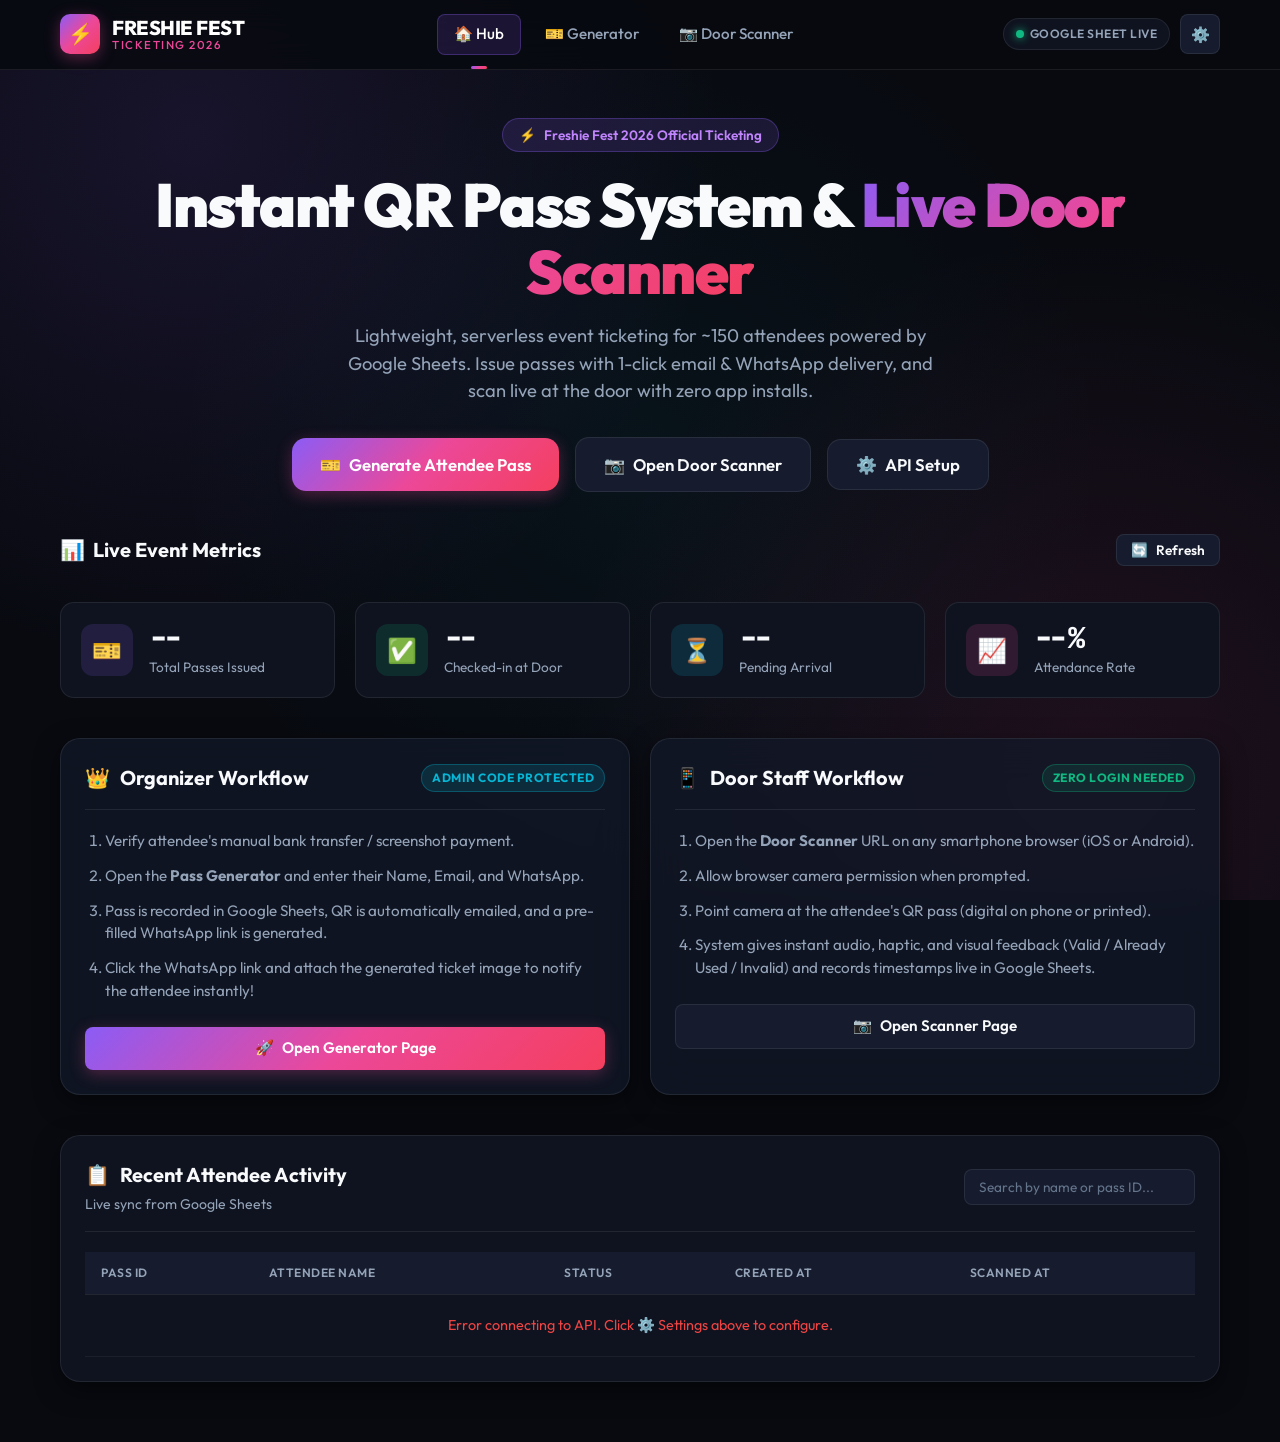
==== index.html @ b8825b37 "Initial commit: Freshie Fest QR Pass & Live Door Scanner" ====
<!DOCTYPE html>
<html lang="en">
<head>
  <meta charset="UTF-8">
  <meta name="viewport" content="width=device-width, initial-scale=1.0">
  <title>Freshie Fest 2026 - Event Pass Hub & Live Check-in</title>
  <meta name="description" content="Serverless QR Pass Generation and Real-Time Door Scanning for Freshie Fest 2026">
  <link rel="stylesheet" href="assets/css/style.css">
  <link rel="icon" href="data:image/svg+xml,<svg xmlns=%22http://www.w3.org/2000/svg%22 viewBox=%220 0 100 100%22><text y=%22.9em%22 font-size=%2290%22>⚡</text></svg>">
</head>
<body>

  <main class="container" style="padding-bottom: 60px;">
    <!-- Hero Section -->
    <section class="hero-section">
      <div class="hero-badge">
        <span>⚡</span> Freshie Fest 2026 Official Ticketing
      </div>
      <h1 class="hero-title">
        Instant QR Pass System & <span class="gradient-text">Live Door Scanner</span>
      </h1>
      <p class="hero-desc">
        Lightweight, serverless event ticketing for ~150 attendees powered by Google Sheets. Issue passes with 1-click email & WhatsApp delivery, and scan live at the door with zero app installs.
      </p>

      <div class="hero-actions">
        <a href="generate.html" class="btn btn-primary btn-lg">
          <span>🎫</span> Generate Attendee Pass
        </a>
        <a href="scan.html" class="btn btn-secondary btn-lg">
          <span>📷</span> Open Door Scanner
        </a>
        <button class="btn btn-secondary btn-lg" onclick="openSettingsModal()">
          <span>⚙️</span> API Setup
        </button>
      </div>
    </section>

    <!-- Real-time Stats Grid -->
    <section style="margin-top: 10px; margin-bottom: 40px;">
      <div class="flex-between" style="margin-bottom: 16px;">
        <h2 style="font-size: 1.25rem; font-weight: 700; display: flex; align-items: center; gap: 8px;">
          <span>📊</span> Live Event Metrics
        </h2>
        <button class="btn btn-secondary" onclick="fetchLiveStats()" style="padding: 6px 14px; font-size: 0.85rem;">
          <span>🔄</span> Refresh
        </button>
      </div>

      <div class="stats-grid">
        <div class="stat-card">
          <div class="stat-icon purple">🎫</div>
          <div>
            <div id="stat-total" class="stat-val">--</div>
            <div class="stat-label">Total Passes Issued</div>
          </div>
        </div>

        <div class="stat-card">
          <div class="stat-icon green">✅</div>
          <div>
            <div id="stat-scanned" class="stat-val">--</div>
            <div class="stat-label">Checked-in at Door</div>
          </div>
        </div>

        <div class="stat-card">
          <div class="stat-icon cyan">⏳</div>
          <div>
            <div id="stat-unused" class="stat-val">--</div>
            <div class="stat-label">Pending Arrival</div>
          </div>
        </div>

        <div class="stat-card">
          <div class="stat-icon pink">📈</div>
          <div>
            <div id="stat-percent" class="stat-val">--%</div>
            <div class="stat-label">Attendance Rate</div>
          </div>
        </div>
      </div>
    </section>

    <!-- Role Quick Guides -->
    <section class="grid-2" style="margin-bottom: 40px;">
      <!-- Organizer Card -->
      <div class="card card-glass">
        <div class="card-header">
          <div class="card-title">
            <span>👑</span> Organizer Workflow
          </div>
          <span class="badge badge-info">Admin Code Protected</span>
        </div>
        <ol style="padding-left: 20px; color: var(--text-muted); font-size: 0.95rem; display: flex; flex-direction: column; gap: 12px; margin-bottom: 24px;">
          <li>Verify attendee's manual bank transfer / screenshot payment.</li>
          <li>Open the <strong>Pass Generator</strong> and enter their Name, Email, and WhatsApp.</li>
          <li>Pass is recorded in Google Sheets, QR is automatically emailed, and a pre-filled WhatsApp link is generated.</li>
          <li>Click the WhatsApp link and attach the generated ticket image to notify the attendee instantly!</li>
        </ol>
        <a href="generate.html" class="btn btn-primary btn-block">
          <span>🚀</span> Open Generator Page
        </a>
      </div>

      <!-- Door Staff Card -->
      <div class="card card-glass">
        <div class="card-header">
          <div class="card-title">
            <span>📱</span> Door Staff Workflow
          </div>
          <span class="badge badge-success">Zero Login Needed</span>
        </div>
        <ol style="padding-left: 20px; color: var(--text-muted); font-size: 0.95rem; display: flex; flex-direction: column; gap: 12px; margin-bottom: 24px;">
          <li>Open the <strong>Door Scanner</strong> URL on any smartphone browser (iOS or Android).</li>
          <li>Allow browser camera permission when prompted.</li>
          <li>Point camera at the attendee's QR pass (digital on phone or printed).</li>
          <li>System gives instant audio, haptic, and visual feedback (Valid / Already Used / Invalid) and records timestamps live in Google Sheets.</li>
        </ol>
        <a href="scan.html" class="btn btn-secondary btn-block">
          <span>📷</span> Open Scanner Page
        </a>
      </div>
    </section>

    <!-- Recent Passes Activity Table -->
    <section class="card">
      <div class="card-header">
        <div>
          <div class="card-title"><span>📋</span> Recent Attendee Activity</div>
          <div class="card-subtitle">Live sync from Google Sheets</div>
        </div>
        <div style="display: flex; gap: 10px;">
          <input type="text" id="table-search" class="form-input" placeholder="Search by name or pass ID..." style="max-width: 250px; padding: 8px 14px; font-size: 0.85rem;" oninput="filterRecentTable()">
        </div>
      </div>

      <div class="table-responsive">
        <table class="custom-table">
          <thead>
            <tr>
              <th>Pass ID</th>
              <th>Attendee Name</th>
              <th>Status</th>
              <th>Created At</th>
              <th>Scanned At</th>
            </tr>
          </thead>
          <tbody id="recent-passes-tbody">
            <tr>
              <td colspan="5" style="text-align: center; color: var(--text-dim); padding: 30px;">
                Loading attendee data...
              </td>
            </tr>
          </tbody>
        </table>
      </div>
    </section>
  </main>

  <script src="assets/js/config.js"></script>
  <script src="assets/js/api.js"></script>
  <script src="assets/js/common.js"></script>
  <script>
    let allRecentPasses = [];

    document.addEventListener('DOMContentLoaded', () => {
      renderHeader('hub');
      fetchLiveStats();
    });

    window.refreshDashboardStats = fetchLiveStats;

    async function fetchLiveStats() {
      const totalEl = document.getElementById('stat-total');
      const scannedEl = document.getElementById('stat-scanned');
      const unusedEl = document.getElementById('stat-unused');
      const percentEl = document.getElementById('stat-percent');
      const tbody = document.getElementById('recent-passes-tbody');

      try {
        const adminCode = window.appConfig.get('ADMIN_CODE') || 'FRESHIE2026';
        const res = await window.apiClient.getStats(adminCode);

        if (res && res.success) {
          totalEl.textContent = res.totalPasses;
          scannedEl.textContent = res.scannedPasses;
          unusedEl.textContent = res.unusedPasses;
          percentEl.textContent = `${res.scannedPercentage}%`;

          allRecentPasses = res.recentPasses || [];
          renderRecentTable(allRecentPasses);
        } else {
          totalEl.textContent = '0';
          scannedEl.textContent = '0';
          unusedEl.textContent = '0';
          percentEl.textContent = '0%';
          tbody.innerHTML = `
            <tr>
              <td colspan="5" style="text-align: center; color: var(--danger); padding: 20px;">
                ${res.error || 'Could not load data. Check API settings.'}
              </td>
            </tr>
          `;
        }
      } catch (err) {
        console.error(err);
        tbody.innerHTML = `
          <tr>
            <td colspan="5" style="text-align: center; color: var(--danger); padding: 20px;">
              Error connecting to API. Click ⚙️ Settings above to configure.
            </td>
          </tr>
        `;
      }
    }

    function renderRecentTable(passes) {
      const tbody = document.getElementById('recent-passes-tbody');
      if (!tbody) return;

      if (!passes || passes.length === 0) {
        tbody.innerHTML = `
          <tr>
            <td colspan="5" style="text-align: center; color: var(--text-dim); padding: 30px;">
              No passes generated yet. Click "Generate Attendee Pass" above to create one!
            </td>
          </tr>
        `;
        return;
      }

      tbody.innerHTML = passes.slice(0, 15).map(p => {
        const isUsed = p.status === 'used';
        const badgeClass = isUsed ? 'badge-success' : 'badge-warning';
        const badgeText = isUsed ? '✅ Used (Scanned)' : '⏳ Unused';
        const createdDate = p.createdAt ? new Date(p.createdAt).toLocaleTimeString([], { hour: '2-digit', minute: '2-digit', month: 'short', day: 'numeric' }) : '-';
        const scannedDate = p.scannedAt ? new Date(p.scannedAt).toLocaleTimeString([], { hour: '2-digit', minute: '2-digit', month: 'short', day: 'numeric' }) : '-';

        return `
          <tr>
            <td style="font-family: var(--font-mono); font-weight: 700; color: #38bdf8;">${escapeHtml(p.passId)}</td>
            <td style="font-weight: 600;">${escapeHtml(p.name)}</td>
            <td><span class="badge ${badgeClass}">${badgeText}</span></td>
            <td style="color: var(--text-dim); font-size: 0.82rem;">${createdDate}</td>
            <td style="color: var(--text-dim); font-size: 0.82rem;">${scannedDate}</td>
          </tr>
        `;
      }).join('');
    }

    function filterRecentTable() {
      const q = document.getElementById('table-search').value.toLowerCase().trim();
      if (!q) {
        renderRecentTable(allRecentPasses);
        return;
      }
      const filtered = allRecentPasses.filter(p => 
        p.name.toLowerCase().includes(q) || 
        p.passId.toLowerCase().includes(q) || 
        (p.email && p.email.toLowerCase().includes(q))
      );
      renderRecentTable(filtered);
    }

    function escapeHtml(str) {
      if (!str) return '';
      return String(str)
        .replace(/&/g, '&amp;')
        .replace(/</g, '&lt;')
        .replace(/>/g, '&gt;')
        .replace(/"/g, '&quot;')
        .replace(/'/g, '&#039;');
    }
  </script>
</body>
</html>
---- assets/css/style.css ----
@import url('https://fonts.googleapis.com/css2?family=Outfit:wght@300;400;500;600;700;800;900&family=JetBrains+Mono:wght@400;500;600;700&display=swap');

/* ==========================================================================
   CSS VARIABLES & DESIGN TOKENS
   ========================================================================== */
:root {
  --bg-main: #080a10;
  --bg-surface: #0f131f;
  --bg-surface-elevated: #161c2e;
  --bg-glass: rgba(18, 24, 40, 0.75);
  --bg-glass-subtle: rgba(255, 255, 255, 0.03);
  
  --border-color: rgba(255, 255, 255, 0.08);
  --border-glow: rgba(139, 92, 246, 0.35);
  
  --text-main: #f8fafc;
  --text-muted: #94a3b8;
  --text-dim: #64748b;
  
  --primary-purple: #8b5cf6;
  --primary-pink: #ec4899;
  --primary-cyan: #06b6d4;
  --primary-gradient: linear-gradient(135deg, #8b5cf6 0%, #ec4899 50%, #f43f5e 100%);
  --cyber-gradient: linear-gradient(135deg, #06b6d4 0%, #3b82f6 50%, #8b5cf6 100%);
  
  --success: #10b981;
  --success-glow: rgba(16, 185, 129, 0.35);
  --success-bg: rgba(16, 185, 129, 0.12);
  
  --warning: #f59e0b;
  --warning-glow: rgba(245, 158, 11, 0.35);
  --warning-bg: rgba(245, 158, 11, 0.12);
  
  --danger: #ef4444;
  --danger-glow: rgba(239, 68, 68, 0.35);
  --danger-bg: rgba(239, 68, 68, 0.12);
  
  --font-sans: 'Outfit', -apple-system, BlinkMacSystemFont, 'Segoe UI', Roboto, sans-serif;
  --font-mono: 'JetBrains Mono', monospace;
  
  --radius-sm: 8px;
  --radius-md: 14px;
  --radius-lg: 20px;
  --radius-xl: 28px;
  
  --shadow-sm: 0 2px 8px rgba(0, 0, 0, 0.4);
  --shadow-md: 0 8px 24px rgba(0, 0, 0, 0.5);
  --shadow-lg: 0 16px 40px rgba(0, 0, 0, 0.6);
  --shadow-glow: 0 0 30px rgba(139, 92, 246, 0.25);
  
  --transition: all 0.25s cubic-bezier(0.16, 1, 0.3, 1);
}

/* ==========================================================================
   RESET & BASE STYLES
   ========================================================================== */
*, *::before, *::after {
  box-sizing: border-box;
  margin: 0;
  padding: 0;
}

body {
  font-family: var(--font-sans);
  background-color: var(--bg-main);
  color: var(--text-main);
  min-height: 100vh;
  line-height: 1.5;
  overflow-x: hidden;
  background-image: 
    radial-gradient(circle at 15% 15%, rgba(139, 92, 246, 0.12) 0%, transparent 40%),
    radial-gradient(circle at 85% 85%, rgba(236, 72, 153, 0.1) 0%, transparent 40%),
    radial-gradient(circle at 50% 50%, rgba(6, 182, 212, 0.05) 0%, transparent 60%);
  background-attachment: fixed;
}

a {
  color: var(--primary-cyan);
  text-decoration: none;
  transition: var(--transition);
}

a:hover {
  color: #38bdf8;
}

/* ==========================================================================
   LAYOUT & CONTAINERS
   ========================================================================== */
.container {
  width: 100%;
  max-width: 1200px;
  margin: 0 auto;
  padding: 0 20px;
}

.container-sm {
  max-width: 720px;
}

.container-xs {
  max-width: 520px;
}

/* ==========================================================================
   HEADER & NAVIGATION
   ========================================================================== */
.header {
  position: sticky;
  top: 0;
  z-index: 100;
  background: rgba(8, 10, 16, 0.85);
  backdrop-filter: blur(16px);
  -webkit-backdrop-filter: blur(16px);
  border-bottom: 1px solid var(--border-color);
  padding: 14px 0;
}

.nav-wrapper {
  display: flex;
  align-items: center;
  justify-content: space-between;
  gap: 16px;
}

.brand {
  display: flex;
  align-items: center;
  gap: 12px;
  text-decoration: none;
}

.brand-icon {
  width: 40px;
  height: 40px;
  background: var(--primary-gradient);
  border-radius: 10px;
  display: flex;
  align-items: center;
  justify-content: center;
  font-size: 20px;
  box-shadow: 0 4px 15px rgba(236, 72, 153, 0.35);
  transition: var(--transition);
}

.brand:hover .brand-icon {
  transform: scale(1.05) rotate(5deg);
}

.brand-text {
  font-size: 1.25rem;
  font-weight: 800;
  letter-spacing: -0.5px;
  color: #fff;
  display: flex;
  flex-direction: column;
  line-height: 1.1;
}

.brand-text span {
  font-size: 0.72rem;
  font-weight: 500;
  color: var(--primary-pink);
  letter-spacing: 1.5px;
  text-transform: uppercase;
}

.nav-links {
  display: flex;
  align-items: center;
  gap: 8px;
  list-style: none;
}

.nav-link {
  display: inline-flex;
  align-items: center;
  gap: 8px;
  padding: 8px 16px;
  border-radius: var(--radius-sm);
  color: var(--text-muted);
  font-weight: 500;
  font-size: 0.95rem;
  transition: var(--transition);
  position: relative;
}

.nav-link:hover {
  color: #fff;
  background: var(--bg-glass-subtle);
}

.nav-link.active {
  color: #fff;
  background: rgba(139, 92, 246, 0.15);
  border: 1px solid rgba(139, 92, 246, 0.3);
}

.nav-link.active::after {
  content: '';
  position: absolute;
  bottom: -15px;
  left: 50%;
  transform: translateX(-50%);
  width: 16px;
  height: 3px;
  background: var(--primary-gradient);
  border-radius: 4px;
}

.nav-actions {
  display: flex;
  align-items: center;
  gap: 10px;
}

.status-badge {
  display: inline-flex;
  align-items: center;
  gap: 6px;
  padding: 6px 12px;
  border-radius: 30px;
  font-size: 0.75rem;
  font-weight: 600;
  text-transform: uppercase;
  letter-spacing: 0.5px;
  background: var(--bg-surface);
  border: 1px solid var(--border-color);
  color: var(--text-muted);
  cursor: pointer;
  transition: var(--transition);
}

.status-badge:hover {
  border-color: var(--text-muted);
}

.status-dot {
  width: 8px;
  height: 8px;
  border-radius: 50%;
  background: var(--text-dim);
}

.status-badge.connected .status-dot {
  background: var(--success);
  box-shadow: 0 0 8px var(--success);
  animation: pulse-dot 2s infinite;
}

.status-badge.mock .status-dot {
  background: var(--warning);
  box-shadow: 0 0 8px var(--warning);
}

.status-badge.error .status-dot {
  background: var(--danger);
  box-shadow: 0 0 8px var(--danger);
}

@keyframes pulse-dot {
  0% { transform: scale(0.95); opacity: 0.8; }
  50% { transform: scale(1.15); opacity: 1; }
  100% { transform: scale(0.95); opacity: 0.8; }
}

/* ==========================================================================
   BUTTONS & CONTROLS
   ========================================================================== */
.btn {
  display: inline-flex;
  align-items: center;
  justify-content: center;
  gap: 8px;
  padding: 10px 20px;
  border-radius: var(--radius-sm);
  font-family: var(--font-sans);
  font-size: 0.95rem;
  font-weight: 600;
  cursor: pointer;
  border: none;
  outline: none;
  transition: var(--transition);
  text-align: center;
  user-select: none;
}

.btn:active {
  transform: scale(0.98);
}

.btn:disabled {
  opacity: 0.5;
  cursor: not-allowed;
  transform: none;
}

.btn-primary {
  background: var(--primary-gradient);
  color: #fff;
  box-shadow: 0 4px 16px rgba(236, 72, 153, 0.3);
}

.btn-primary:hover:not(:disabled) {
  box-shadow: 0 6px 24px rgba(236, 72, 153, 0.45);
  transform: translateY(-2px);
}

.btn-secondary {
  background: var(--bg-surface-elevated);
  color: var(--text-main);
  border: 1px solid var(--border-color);
}

.btn-secondary:hover:not(:disabled) {
  background: rgba(255, 255, 255, 0.08);
  border-color: rgba(255, 255, 255, 0.2);
}

.btn-whatsapp {
  background: #25D366;
  color: #0b1e13;
  font-weight: 700;
  box-shadow: 0 4px 16px rgba(37, 211, 102, 0.3);
}

.btn-whatsapp:hover:not(:disabled) {
  background: #22bf5b;
  box-shadow: 0 6px 24px rgba(37, 211, 102, 0.45);
  transform: translateY(-2px);
  color: #000;
}

.btn-success {
  background: var(--success);
  color: #fff;
  box-shadow: 0 4px 16px var(--success-glow);
}

.btn-danger {
  background: var(--danger);
  color: #fff;
  box-shadow: 0 4px 16px var(--danger-glow);
}

.btn-icon {
  width: 40px;
  height: 40px;
  padding: 0;
  border-radius: var(--radius-sm);
}

.btn-lg {
  padding: 14px 28px;
  font-size: 1.05rem;
  border-radius: var(--radius-md);
}

.btn-block {
  width: 100%;
}

/* ==========================================================================
   CARDS & SURFACES
   ========================================================================== */
.card {
  background: var(--bg-surface);
  border: 1px solid var(--border-color);
  border-radius: var(--radius-lg);
  padding: 24px;
  box-shadow: var(--shadow-md);
  position: relative;
  overflow: hidden;
}

.card-glass {
  background: var(--bg-glass);
  backdrop-filter: blur(20px);
  -webkit-backdrop-filter: blur(20px);
  border: 1px solid var(--border-color);
}

.card-header {
  display: flex;
  align-items: center;
  justify-content: space-between;
  margin-bottom: 20px;
  padding-bottom: 16px;
  border-bottom: 1px solid var(--border-color);
}

.card-title {
  font-size: 1.25rem;
  font-weight: 700;
  display: flex;
  align-items: center;
  gap: 10px;
}

.card-subtitle {
  font-size: 0.88rem;
  color: var(--text-muted);
  margin-top: 4px;
}

/* ==========================================================================
   FORMS & INPUTS
   ========================================================================== */
.form-group {
  margin-bottom: 20px;
}

.form-label {
  display: block;
  font-size: 0.88rem;
  font-weight: 600;
  margin-bottom: 8px;
  color: #cbd5e1;
}

.form-label .required {
  color: var(--primary-pink);
  margin-left: 2px;
}

.form-input, .form-select, .form-textarea {
  width: 100%;
  padding: 12px 16px;
  background: var(--bg-surface-elevated);
  border: 1px solid var(--border-color);
  border-radius: var(--radius-sm);
  color: var(--text-main);
  font-family: var(--font-sans);
  font-size: 0.95rem;
  transition: var(--transition);
  outline: none;
}

.form-input:focus, .form-select:focus, .form-textarea:focus {
  border-color: var(--primary-purple);
  box-shadow: 0 0 0 3px rgba(139, 92, 246, 0.2);
  background: #192033;
}

.form-input::placeholder {
  color: var(--text-dim);
}

.form-hint {
  font-size: 0.8rem;
  color: var(--text-dim);
  margin-top: 6px;
}

.input-with-icon {
  position: relative;
  display: flex;
  align-items: center;
}

.input-with-icon .form-input {
  padding-left: 44px;
}

.input-icon {
  position: absolute;
  left: 14px;
  color: var(--text-dim);
  font-size: 1.1rem;
  pointer-events: none;
}

/* ==========================================================================
   HERO & STATS (HUB PAGE)
   ========================================================================== */
.hero-section {
  padding: 48px 0 32px 0;
  text-align: center;
}

.hero-badge {
  display: inline-flex;
  align-items: center;
  gap: 8px;
  padding: 6px 16px;
  background: rgba(139, 92, 246, 0.15);
  border: 1px solid rgba(139, 92, 246, 0.3);
  border-radius: 30px;
  font-size: 0.85rem;
  font-weight: 600;
  color: #c084fc;
  margin-bottom: 20px;
}

.hero-title {
  font-size: clamp(2.4rem, 5vw, 3.8rem);
  font-weight: 900;
  line-height: 1.1;
  letter-spacing: -1.5px;
  margin-bottom: 16px;
}

.gradient-text {
  background: var(--primary-gradient);
  -webkit-background-clip: text;
  -webkit-text-fill-color: transparent;
}

.hero-desc {
  font-size: 1.15rem;
  color: var(--text-muted);
  max-width: 600px;
  margin: 0 auto 32px auto;
}

.hero-actions {
  display: flex;
  align-items: center;
  justify-content: center;
  gap: 16px;
  flex-wrap: wrap;
}

.stats-grid {
  display: grid;
  grid-template-columns: repeat(auto-fit, minmax(220px, 1fr));
  gap: 20px;
  margin-top: 36px;
}

.stat-card {
  background: var(--bg-surface);
  border: 1px solid var(--border-color);
  border-radius: var(--radius-md);
  padding: 20px;
  display: flex;
  align-items: center;
  gap: 16px;
  transition: var(--transition);
}

.stat-card:hover {
  transform: translateY(-4px);
  border-color: var(--border-glow);
  box-shadow: var(--shadow-glow);
}

.stat-icon {
  width: 52px;
  height: 52px;
  border-radius: 12px;
  display: flex;
  align-items: center;
  justify-content: center;
  font-size: 24px;
  flex-shrink: 0;
}

.stat-icon.purple { background: rgba(139, 92, 246, 0.15); color: #a855f7; }
.stat-icon.green { background: rgba(16, 185, 129, 0.15); color: #10b981; }
.stat-icon.cyan { background: rgba(6, 182, 212, 0.15); color: #06b6d4; }
.stat-icon.pink { background: rgba(236, 72, 153, 0.15); color: #ec4899; }

.stat-val {
  font-size: 1.8rem;
  font-weight: 800;
  font-family: var(--font-mono);
  line-height: 1.1;
}

.stat-label {
  font-size: 0.85rem;
  color: var(--text-muted);
  margin-top: 2px;
}

/* ==========================================================================
   TICKET PASS CARD (GENERATOR PAGE)
   ========================================================================== */
.ticket-container {
  display: flex;
  justify-content: center;
  margin: 24px 0;
  perspective: 1000px;
}

.ticket-card {
  width: 100%;
  max-width: 380px;
  background: #0f1322;
  border: 1px solid rgba(255, 255, 255, 0.12);
  border-radius: 20px;
  box-shadow: 0 20px 50px rgba(0, 0, 0, 0.7), 0 0 30px rgba(139, 92, 246, 0.2);
  position: relative;
  overflow: hidden;
  transition: transform 0.3s ease;
}

.ticket-card::before {
  content: '';
  position: absolute;
  top: 0;
  left: 0;
  right: 0;
  height: 6px;
  background: var(--primary-gradient);
}

.ticket-header {
  padding: 24px 20px 16px 20px;
  text-align: center;
  background: linear-gradient(180deg, rgba(139, 92, 246, 0.12) 0%, transparent 100%);
}

.ticket-badge {
  display: inline-block;
  font-size: 0.72rem;
  font-weight: 800;
  letter-spacing: 2px;
  text-transform: uppercase;
  color: #f43f5e;
  background: rgba(244, 63, 94, 0.12);
  padding: 4px 10px;
  border-radius: 20px;
  margin-bottom: 8px;
}

.ticket-event-name {
  font-size: 1.4rem;
  font-weight: 900;
  letter-spacing: -0.5px;
  color: #fff;
}

.ticket-event-details {
  font-size: 0.8rem;
  color: var(--text-muted);
  margin-top: 4px;
}

.ticket-body {
  padding: 16px 20px;
  text-align: center;
}

.ticket-qr-box {
  background: #ffffff;
  padding: 14px;
  border-radius: 16px;
  display: inline-block;
  box-shadow: 0 8px 24px rgba(0, 0, 0, 0.4);
  margin-bottom: 16px;
  border: 4px solid #fff;
}

.ticket-qr-img {
  width: 200px;
  height: 200px;
  display: block;
  margin: 0 auto;
}

.ticket-pass-id {
  font-family: var(--font-mono);
  font-size: 1.15rem;
  font-weight: 700;
  letter-spacing: 2px;
  color: #38bdf8;
  margin-bottom: 4px;
}

.ticket-attendee-name {
  font-size: 1.25rem;
  font-weight: 800;
  color: #ffffff;
  margin-bottom: 4px;
}

.ticket-divider {
  position: relative;
  height: 24px;
  display: flex;
  align-items: center;
  margin: 8px 0;
}

.ticket-divider::before {
  content: '';
  position: absolute;
  left: -12px;
  width: 24px;
  height: 24px;
  background: var(--bg-main);
  border-radius: 50%;
  border-right: 1px solid rgba(255, 255, 255, 0.12);
}

.ticket-divider::after {
  content: '';
  position: absolute;
  right: -12px;
  width: 24px;
  height: 24px;
  background: var(--bg-main);
  border-radius: 50%;
  border-left: 1px solid rgba(255, 255, 255, 0.12);
}

.ticket-dash {
  width: 100%;
  border-bottom: 2px dashed rgba(255, 255, 255, 0.15);
}

.ticket-footer {
  padding: 16px 20px 20px 20px;
  font-size: 0.78rem;
  color: var(--text-dim);
  text-align: center;
  background: rgba(0, 0, 0, 0.2);
}

/* ==========================================================================
   DOOR SCANNER (SCAN PAGE)
   ========================================================================== */
.scanner-viewport-wrapper {
  position: relative;
  width: 100%;
  max-width: 480px;
  margin: 0 auto;
  border-radius: var(--radius-xl);
  overflow: hidden;
  background: #000;
  aspect-ratio: 4/5;
  box-shadow: 0 20px 50px rgba(0,0,0,0.8), 0 0 30px rgba(6, 182, 212, 0.2);
  border: 2px solid rgba(255, 255, 255, 0.1);
}

#scanner-video-container {
  width: 100%;
  height: 100%;
}

#scanner-video-container video {
  width: 100% !important;
  height: 100% !important;
  object-fit: cover !important;
}

.scanner-overlay {
  position: absolute;
  top: 0;
  left: 0;
  right: 0;
  bottom: 0;
  pointer-events: none;
  display: flex;
  flex-direction: column;
  align-items: center;
  justify-content: center;
}

.scanner-frame {
  width: 240px;
  height: 240px;
  position: relative;
  border: 2px solid rgba(255, 255, 255, 0.2);
  border-radius: 20px;
  box-shadow: 0 0 0 2000px rgba(8, 10, 16, 0.65);
}

/* Corner Reticles */
.scanner-frame::before, .scanner-frame::after {
  content: '';
  position: absolute;
  width: 30px;
  height: 30px;
  border-color: var(--primary-cyan);
  border-style: solid;
}

.scanner-frame::before {
  top: -2px;
  left: -2px;
  border-width: 4px 0 0 4px;
  border-top-left-radius: 16px;
}

.scanner-frame::after {
  bottom: -2px;
  right: -2px;
  border-width: 0 4px 4px 0;
  border-bottom-right-radius: 16px;
}

.scanner-corner-tr {
  position: absolute;
  top: -2px;
  right: -2px;
  width: 30px;
  height: 30px;
  border-top: 4px solid var(--primary-cyan);
  border-right: 4px solid var(--primary-cyan);
  border-top-right-radius: 16px;
}

.scanner-corner-bl {
  position: absolute;
  bottom: -2px;
  left: -2px;
  width: 30px;
  height: 30px;
  border-bottom: 4px solid var(--primary-cyan);
  border-left: 4px solid var(--primary-cyan);
  border-bottom-left-radius: 16px;
}

.scanner-laser {
  position: absolute;
  top: 0;
  left: 5%;
  right: 5%;
  height: 3px;
  background: linear-gradient(90deg, transparent, #06b6d4, #ec4899, transparent);
  box-shadow: 0 0 15px #06b6d4;
  border-radius: 3px;
  animation: scan-laser 2s ease-in-out infinite;
}

@keyframes scan-laser {
  0% { top: 10px; opacity: 0.2; }
  50% { top: 220px; opacity: 1; }
  100% { top: 10px; opacity: 0.2; }
}

.scanner-controls-hud {
  position: absolute;
  bottom: 16px;
  left: 16px;
  right: 16px;
  display: flex;
  align-items: center;
  justify-content: space-between;
  pointer-events: auto;
  z-index: 10;
}

.hud-btn {
  background: rgba(18, 24, 40, 0.85);
  backdrop-filter: blur(8px);
  border: 1px solid rgba(255, 255, 255, 0.15);
  color: #fff;
  width: 44px;
  height: 44px;
  border-radius: 50%;
  display: flex;
  align-items: center;
  justify-content: center;
  font-size: 1.1rem;
  cursor: pointer;
  transition: var(--transition);
}

.hud-btn:hover {
  background: rgba(255, 255, 255, 0.2);
  transform: scale(1.08);
}

.hud-btn.active {
  background: var(--primary-purple);
  border-color: var(--primary-purple);
  box-shadow: 0 0 15px rgba(139, 92, 246, 0.5);
}

/* ==========================================================================
   SCAN RESULT OVERLAY MODAL / CARD
   ========================================================================== */
.scan-result-modal {
  position: absolute;
  top: 0;
  left: 0;
  right: 0;
  bottom: 0;
  z-index: 50;
  display: flex;
  flex-direction: column;
  align-items: center;
  justify-content: center;
  padding: 24px;
  text-align: center;
  backdrop-filter: blur(12px);
  -webkit-backdrop-filter: blur(12px);
  animation: fadeIn 0.2s ease-out forwards;
}

@keyframes fadeIn {
  from { opacity: 0; transform: scale(0.95); }
  to { opacity: 1; transform: scale(1); }
}

.scan-result-modal.valid {
  background: rgba(5, 46, 22, 0.92);
  border: 3px solid var(--success);
}

.scan-result-modal.already-used {
  background: rgba(69, 26, 3, 0.92);
  border: 3px solid var(--warning);
}

.scan-result-modal.invalid {
  background: rgba(69, 10, 10, 0.92);
  border: 3px solid var(--danger);
}

.scan-result-modal.loading {
  background: rgba(15, 23, 42, 0.92);
  border: 3px solid var(--primary-cyan);
}

.scan-icon-circle {
  width: 90px;
  height: 90px;
  border-radius: 50%;
  display: flex;
  align-items: center;
  justify-content: center;
  font-size: 48px;
  margin-bottom: 16px;
  animation: bouncePop 0.4s cubic-bezier(0.175, 0.885, 0.32, 1.275) forwards;
}

@keyframes bouncePop {
  0% { transform: scale(0.3); opacity: 0; }
  70% { transform: scale(1.15); opacity: 1; }
  100% { transform: scale(1); }
}

.scan-result-modal.valid .scan-icon-circle {
  background: var(--success);
  color: #fff;
  box-shadow: 0 0 40px var(--success);
}

.scan-result-modal.already-used .scan-icon-circle {
  background: var(--warning);
  color: #fff;
  box-shadow: 0 0 40px var(--warning);
}

.scan-result-modal.invalid .scan-icon-circle {
  background: var(--danger);
  color: #fff;
  box-shadow: 0 0 40px var(--danger);
}

.scan-title {
  font-size: 1.8rem;
  font-weight: 900;
  letter-spacing: -0.5px;
  margin-bottom: 6px;
}

.scan-name {
  font-size: 1.5rem;
  font-weight: 800;
  color: #fff;
  margin-bottom: 8px;
  text-shadow: 0 2px 10px rgba(0,0,0,0.5);
}

.scan-details {
  font-size: 0.95rem;
  color: rgba(255, 255, 255, 0.85);
  margin-bottom: 20px;
  max-width: 320px;
}

.scan-reset-bar {
  width: 100%;
  max-width: 240px;
  height: 6px;
  background: rgba(255, 255, 255, 0.2);
  border-radius: 4px;
  overflow: hidden;
  margin-bottom: 16px;
}

.scan-reset-progress {
  height: 100%;
  background: #fff;
  width: 100%;
  animation: countdown linear forwards;
}

/* ==========================================================================
   TABLES & RECENT LOGS
   ========================================================================== */
.table-responsive {
  width: 100%;
  overflow-x: auto;
  -webkit-overflow-scrolling: touch;
}

.custom-table {
  width: 100%;
  border-collapse: collapse;
  text-align: left;
  font-size: 0.9rem;
}

.custom-table th {
  padding: 12px 16px;
  background: var(--bg-surface-elevated);
  color: var(--text-muted);
  font-weight: 600;
  text-transform: uppercase;
  font-size: 0.75rem;
  letter-spacing: 0.5px;
  border-bottom: 1px solid var(--border-color);
}

.custom-table td {
  padding: 14px 16px;
  border-bottom: 1px solid rgba(255, 255, 255, 0.05);
  color: var(--text-main);
  vertical-align: middle;
}

.custom-table tr:hover td {
  background: var(--bg-glass-subtle);
}

.badge {
  display: inline-flex;
  align-items: center;
  gap: 4px;
  padding: 4px 10px;
  border-radius: 20px;
  font-size: 0.75rem;
  font-weight: 700;
  text-transform: uppercase;
  letter-spacing: 0.5px;
}

.badge-success { background: var(--success-bg); color: var(--success); border: 1px solid rgba(16, 185, 129, 0.3); }
.badge-warning { background: var(--warning-bg); color: var(--warning); border: 1px solid rgba(245, 158, 11, 0.3); }
.badge-danger { background: var(--danger-bg); color: var(--danger); border: 1px solid rgba(239, 68, 68, 0.3); }
.badge-info { background: rgba(6, 182, 212, 0.15); color: var(--primary-cyan); border: 1px solid rgba(6, 182, 212, 0.3); }

/* ==========================================================================
   MODALS & DIALOGS
   ========================================================================== */
.modal-backdrop {
  position: fixed;
  top: 0;
  left: 0;
  right: 0;
  bottom: 0;
  background: rgba(4, 6, 12, 0.85);
  backdrop-filter: blur(8px);
  -webkit-backdrop-filter: blur(8px);
  z-index: 200;
  display: flex;
  align-items: center;
  justify-content: center;
  padding: 20px;
  opacity: 0;
  pointer-events: none;
  transition: opacity 0.25s ease;
}

.modal-backdrop.open {
  opacity: 1;
  pointer-events: auto;
}

.modal-card {
  background: var(--bg-surface);
  border: 1px solid var(--border-color);
  border-radius: var(--radius-lg);
  width: 100%;
  max-width: 560px;
  box-shadow: var(--shadow-lg);
  transform: translateY(20px) scale(0.96);
  transition: transform 0.25s cubic-bezier(0.16, 1, 0.3, 1);
  max-height: 90vh;
  display: flex;
  flex-direction: column;
}

.modal-backdrop.open .modal-card {
  transform: translateY(0) scale(1);
}

.modal-body {
  padding: 24px;
  overflow-y: auto;
}

.modal-footer {
  padding: 16px 24px;
  border-top: 1px solid var(--border-color);
  display: flex;
  align-items: center;
  justify-content: flex-end;
  gap: 12px;
  background: rgba(0, 0, 0, 0.15);
}

/* ==========================================================================
   ALERT BANNERS & NOTIFICATIONS
   ========================================================================== */
.alert {
  padding: 14px 18px;
  border-radius: var(--radius-sm);
  font-size: 0.9rem;
  display: flex;
  align-items: flex-start;
  gap: 12px;
  margin-bottom: 20px;
  border: 1px solid transparent;
}

.alert-icon {
  font-size: 1.2rem;
  flex-shrink: 0;
}

.alert-success { background: var(--success-bg); border-color: rgba(16, 185, 129, 0.3); color: #34d399; }
.alert-warning { background: var(--warning-bg); border-color: rgba(245, 158, 11, 0.3); color: #fbbf24; }
.alert-danger { background: var(--danger-bg); border-color: rgba(239, 68, 68, 0.3); color: #f87171; }
.alert-info { background: rgba(6, 182, 212, 0.12); border-color: rgba(6, 182, 212, 0.3); color: #38bdf8; }

/* Toast Notifications */
#toast-container {
  position: fixed;
  bottom: 24px;
  right: 24px;
  z-index: 300;
  display: flex;
  flex-direction: column;
  gap: 10px;
  pointer-events: none;
}

.toast {
  background: var(--bg-surface-elevated);
  border: 1px solid var(--border-color);
  color: #fff;
  padding: 12px 20px;
  border-radius: var(--radius-sm);
  box-shadow: var(--shadow-lg);
  font-size: 0.9rem;
  font-weight: 500;
  display: flex;
  align-items: center;
  gap: 10px;
  pointer-events: auto;
  animation: slideInRight 0.3s cubic-bezier(0.16, 1, 0.3, 1) forwards;
}

@keyframes slideInRight {
  from { transform: translateX(100%); opacity: 0; }
  to { transform: translateX(0); opacity: 1; }
}

/* ==========================================================================
   RESPONSIVE UTILITIES & PRINT
   ========================================================================== */
.flex-between {
  display: flex;
  align-items: center;
  justify-content: space-between;
  gap: 12px;
}

.grid-2 {
  display: grid;
  grid-template-columns: 1fr 1fr;
  gap: 20px;
}

@media (max-width: 768px) {
  .grid-2 {
    grid-template-columns: 1fr;
  }
  
  .nav-links {
    gap: 4px;
  }
  
  .nav-link {
    padding: 6px 10px;
    font-size: 0.85rem;
  }
  
  .hero-title {
    font-size: 2.2rem;
  }
  
  .stats-grid {
    grid-template-columns: 1fr 1fr;
  }
}

@media (max-width: 480px) {
  .stats-grid {
    grid-template-columns: 1fr;
  }
  
  .brand-text span {
    display: none;
  }
}

@media print {
  body {
    background: #ffffff !important;
    color: #000000 !important;
  }
  
  .header, .nav-wrapper, .btn, .stats-grid, .card-header, .form-group, #toast-container {
    display: none !important;
  }
  
  .ticket-card {
    box-shadow: none !important;
    border: 2px solid #000 !important;
    background: #fff !important;
    color: #000 !important;
    max-width: 100% !important;
  }
  
  .ticket-card * {
    color: #000 !important;
  }
  
  .ticket-qr-box {
    border: 2px solid #000 !important;
  }
}
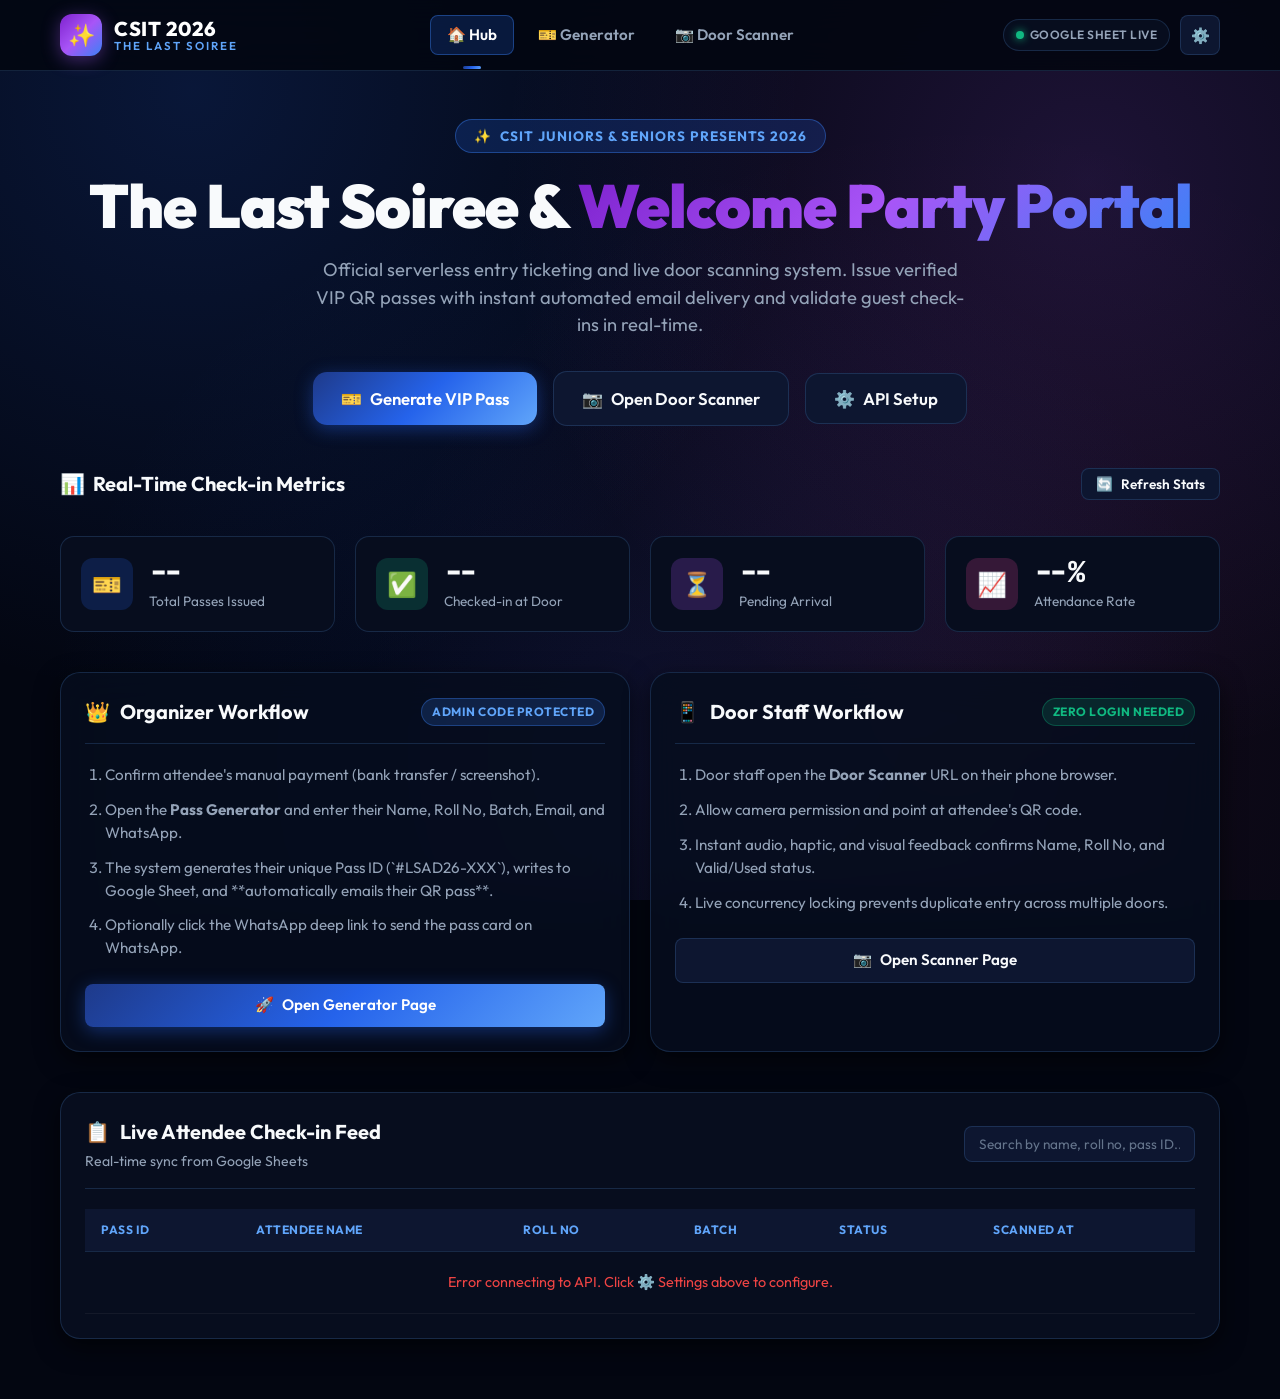
==== commit 7623f25e: "Update theme to CSIT The Last Soiree / Welcome Party 2026, add Roll No, Batch, and Royal Sapphire Ti" ====
--- a/index.html
+++ b/index.html
@@ -3,10 +3,10 @@
 <head>
   <meta charset="UTF-8">
   <meta name="viewport" content="width=device-width, initial-scale=1.0">
-  <title>Freshie Fest 2026 - Event Pass Hub & Live Check-in</title>
-  <meta name="description" content="Serverless QR Pass Generation and Real-Time Door Scanning for Freshie Fest 2026">
+  <title>The Last Soiree / Welcome Party 2026 - Pass Hub & Check-in</title>
+  <meta name="description" content="CSIT Juniors & Seniors Presents The Last Soiree / Welcome Party 2026 Ticketing & Door Check-in">
   <link rel="stylesheet" href="assets/css/style.css">
-  <link rel="icon" href="data:image/svg+xml,<svg xmlns=%22http://www.w3.org/2000/svg%22 viewBox=%220 0 100 100%22><text y=%22.9em%22 font-size=%2290%22>⚡</text></svg>">
+  <link rel="icon" href="data:image/svg+xml,<svg xmlns=%22http://www.w3.org/2000/svg%22 viewBox=%220 0 100 100%22><text y=%22.9em%22 font-size=%2290%22>✨</text></svg>">
 </head>
 <body>
 
@@ -14,18 +14,18 @@
     <!-- Hero Section -->
     <section class="hero-section">
       <div class="hero-badge">
-        <span>⚡</span> Freshie Fest 2026 Official Ticketing
+        <span>✨</span> CSIT JUNIORS & SENIORS PRESENTS 2026
       </div>
       <h1 class="hero-title">
-        Instant QR Pass System & <span class="gradient-text">Live Door Scanner</span>
+        The Last Soiree & <span class="gradient-royal-text">Welcome Party Portal</span>
       </h1>
       <p class="hero-desc">
-        Lightweight, serverless event ticketing for ~150 attendees powered by Google Sheets. Issue passes with 1-click email & WhatsApp delivery, and scan live at the door with zero app installs.
+        Official serverless entry ticketing and live door scanning system. Issue verified VIP QR passes with instant automated email delivery and validate guest check-ins in real-time.
       </p>
 
       <div class="hero-actions">
         <a href="generate.html" class="btn btn-primary btn-lg">
-          <span>🎫</span> Generate Attendee Pass
+          <span>🎫</span> Generate VIP Pass
         </a>
         <a href="scan.html" class="btn btn-secondary btn-lg">
           <span>📷</span> Open Door Scanner
@@ -40,16 +40,16 @@
     <section style="margin-top: 10px; margin-bottom: 40px;">
       <div class="flex-between" style="margin-bottom: 16px;">
         <h2 style="font-size: 1.25rem; font-weight: 700; display: flex; align-items: center; gap: 8px;">
-          <span>📊</span> Live Event Metrics
+          <span>📊</span> Real-Time Check-in Metrics
         </h2>
         <button class="btn btn-secondary" onclick="fetchLiveStats()" style="padding: 6px 14px; font-size: 0.85rem;">
-          <span>🔄</span> Refresh
+          <span>🔄</span> Refresh Stats
         </button>
       </div>
 
       <div class="stats-grid">
         <div class="stat-card">
-          <div class="stat-icon purple">🎫</div>
+          <div class="stat-icon blue">🎫</div>
           <div>
             <div id="stat-total" class="stat-val">--</div>
             <div class="stat-label">Total Passes Issued</div>
@@ -65,7 +65,7 @@
         </div>
 
         <div class="stat-card">
-          <div class="stat-icon cyan">⏳</div>
+          <div class="stat-icon purple">⏳</div>
           <div>
             <div id="stat-unused" class="stat-val">--</div>
             <div class="stat-label">Pending Arrival</div>
@@ -93,10 +93,10 @@
           <span class="badge badge-info">Admin Code Protected</span>
         </div>
         <ol style="padding-left: 20px; color: var(--text-muted); font-size: 0.95rem; display: flex; flex-direction: column; gap: 12px; margin-bottom: 24px;">
-          <li>Verify attendee's manual bank transfer / screenshot payment.</li>
-          <li>Open the <strong>Pass Generator</strong> and enter their Name, Email, and WhatsApp.</li>
-          <li>Pass is recorded in Google Sheets, QR is automatically emailed, and a pre-filled WhatsApp link is generated.</li>
-          <li>Click the WhatsApp link and attach the generated ticket image to notify the attendee instantly!</li>
+          <li>Confirm attendee's manual payment (bank transfer / screenshot).</li>
+          <li>Open the <strong>Pass Generator</strong> and enter their Name, Roll No, Batch, Email, and WhatsApp.</li>
+          <li>The system generates their unique Pass ID (`#LSAD26-XXX`), writes to Google Sheet, and **automatically emails their QR pass**.</li>
+          <li>Optionally click the WhatsApp deep link to send the pass card on WhatsApp.</li>
         </ol>
         <a href="generate.html" class="btn btn-primary btn-block">
           <span>🚀</span> Open Generator Page
@@ -112,10 +112,10 @@
           <span class="badge badge-success">Zero Login Needed</span>
         </div>
         <ol style="padding-left: 20px; color: var(--text-muted); font-size: 0.95rem; display: flex; flex-direction: column; gap: 12px; margin-bottom: 24px;">
-          <li>Open the <strong>Door Scanner</strong> URL on any smartphone browser (iOS or Android).</li>
-          <li>Allow browser camera permission when prompted.</li>
-          <li>Point camera at the attendee's QR pass (digital on phone or printed).</li>
-          <li>System gives instant audio, haptic, and visual feedback (Valid / Already Used / Invalid) and records timestamps live in Google Sheets.</li>
+          <li>Door staff open the <strong>Door Scanner</strong> URL on their phone browser.</li>
+          <li>Allow camera permission and point at attendee's QR code.</li>
+          <li>Instant audio, haptic, and visual feedback confirms Name, Roll No, and Valid/Used status.</li>
+          <li>Live concurrency locking prevents duplicate entry across multiple doors.</li>
         </ol>
         <a href="scan.html" class="btn btn-secondary btn-block">
           <span>📷</span> Open Scanner Page
@@ -127,11 +127,11 @@
     <section class="card">
       <div class="card-header">
         <div>
-          <div class="card-title"><span>📋</span> Recent Attendee Activity</div>
-          <div class="card-subtitle">Live sync from Google Sheets</div>
+          <div class="card-title"><span>📋</span> Live Attendee Check-in Feed</div>
+          <div class="card-subtitle">Real-time sync from Google Sheets</div>
         </div>
         <div style="display: flex; gap: 10px;">
-          <input type="text" id="table-search" class="form-input" placeholder="Search by name or pass ID..." style="max-width: 250px; padding: 8px 14px; font-size: 0.85rem;" oninput="filterRecentTable()">
+          <input type="text" id="table-search" class="form-input" placeholder="Search by name, roll no, pass ID..." style="max-width: 280px; padding: 8px 14px; font-size: 0.85rem;" oninput="filterRecentTable()">
         </div>
       </div>
 
@@ -141,14 +141,15 @@
             <tr>
               <th>Pass ID</th>
               <th>Attendee Name</th>
+              <th>Roll No</th>
+              <th>Batch</th>
               <th>Status</th>
-              <th>Created At</th>
               <th>Scanned At</th>
             </tr>
           </thead>
           <tbody id="recent-passes-tbody">
             <tr>
-              <td colspan="5" style="text-align: center; color: var(--text-dim); padding: 30px;">
+              <td colspan="6" style="text-align: center; color: var(--text-dim); padding: 30px;">
                 Loading attendee data...
               </td>
             </tr>
@@ -197,7 +198,7 @@
           percentEl.textContent = '0%';
           tbody.innerHTML = `
             <tr>
-              <td colspan="5" style="text-align: center; color: var(--danger); padding: 20px;">
+              <td colspan="6" style="text-align: center; color: var(--danger); padding: 20px;">
                 ${res.error || 'Could not load data. Check API settings.'}
               </td>
             </tr>
@@ -207,7 +208,7 @@
         console.error(err);
         tbody.innerHTML = `
           <tr>
-            <td colspan="5" style="text-align: center; color: var(--danger); padding: 20px;">
+            <td colspan="6" style="text-align: center; color: var(--danger); padding: 20px;">
               Error connecting to API. Click ⚙️ Settings above to configure.
             </td>
           </tr>
@@ -222,8 +223,8 @@
       if (!passes || passes.length === 0) {
         tbody.innerHTML = `
           <tr>
-            <td colspan="5" style="text-align: center; color: var(--text-dim); padding: 30px;">
-              No passes generated yet. Click "Generate Attendee Pass" above to create one!
+            <td colspan="6" style="text-align: center; color: var(--text-dim); padding: 30px;">
+              No passes generated yet. Click "Generate VIP Pass" above to create one!
             </td>
           </tr>
         `;
@@ -233,16 +234,16 @@
       tbody.innerHTML = passes.slice(0, 15).map(p => {
         const isUsed = p.status === 'used';
         const badgeClass = isUsed ? 'badge-success' : 'badge-warning';
-        const badgeText = isUsed ? '✅ Used (Scanned)' : '⏳ Unused';
-        const createdDate = p.createdAt ? new Date(p.createdAt).toLocaleTimeString([], { hour: '2-digit', minute: '2-digit', month: 'short', day: 'numeric' }) : '-';
+        const badgeText = isUsed ? '✅ Scanned (Used)' : '⏳ Pending (Unused)';
         const scannedDate = p.scannedAt ? new Date(p.scannedAt).toLocaleTimeString([], { hour: '2-digit', minute: '2-digit', month: 'short', day: 'numeric' }) : '-';
 
         return `
           <tr>
-            <td style="font-family: var(--font-mono); font-weight: 700; color: #38bdf8;">${escapeHtml(p.passId)}</td>
-            <td style="font-weight: 600;">${escapeHtml(p.name)}</td>
+            <td style="font-family: var(--font-mono); font-weight: 700; color: #93c5fd;">${escapeHtml(p.passId)}</td>
+            <td style="font-weight: 700;">${escapeHtml(p.name)}</td>
+            <td style="font-family: var(--font-mono); color: #60a5fa; font-weight: 600;">${escapeHtml(p.rollNo || '-')}</td>
+            <td style="color: var(--text-muted); font-size: 0.85rem;">${escapeHtml(p.batch || '-')}</td>
             <td><span class="badge ${badgeClass}">${badgeText}</span></td>
-            <td style="color: var(--text-dim); font-size: 0.82rem;">${createdDate}</td>
             <td style="color: var(--text-dim); font-size: 0.82rem;">${scannedDate}</td>
           </tr>
         `;
@@ -258,6 +259,8 @@
       const filtered = allRecentPasses.filter(p => 
         p.name.toLowerCase().includes(q) || 
         p.passId.toLowerCase().includes(q) || 
+        (p.rollNo && p.rollNo.toLowerCase().includes(q)) ||
+        (p.batch && p.batch.toLowerCase().includes(q)) ||
         (p.email && p.email.toLowerCase().includes(q))
       );
       renderRecentTable(filtered);
--- a/assets/css/style.css
+++ b/assets/css/style.css
@@ -1,41 +1,52 @@
-@import url('https://fonts.googleapis.com/css2?family=Outfit:wght@300;400;500;600;700;800;900&family=JetBrains+Mono:wght@400;500;600;700&display=swap');
-
-/* ==========================================================================
-   CSS VARIABLES & DESIGN TOKENS
+@import url('https://fonts.googleapis.com/css2?family=Outfit:wght@300;400;500;600;700;800;900&family=Cinzel:wght@500;700;800;900&family=Playfair+Display:ital,wght@0,600;0,800;1,600;1,800&family=JetBrains+Mono:wght@400;600;700;800&display=swap');
+
+/* ==========================================================================
+   CSS VARIABLES & DESIGN TOKENS - ROYAL SAPPHIRE & ELECTRIC NEON THEME
    ========================================================================== */
 :root {
-  --bg-main: #080a10;
-  --bg-surface: #0f131f;
-  --bg-surface-elevated: #161c2e;
-  --bg-glass: rgba(18, 24, 40, 0.75);
-  --bg-glass-subtle: rgba(255, 255, 255, 0.03);
+  --bg-main: #030611;
+  --bg-surface: #070d1e;
+  --bg-surface-elevated: #0d1630;
+  --bg-glass: rgba(7, 13, 30, 0.85);
+  --bg-glass-subtle: rgba(255, 255, 255, 0.04);
   
-  --border-color: rgba(255, 255, 255, 0.08);
-  --border-glow: rgba(139, 92, 246, 0.35);
+  --border-color: rgba(96, 165, 250, 0.18);
+  --border-glow: rgba(59, 130, 246, 0.45);
+  --border-gold: rgba(212, 175, 55, 0.4);
   
   --text-main: #f8fafc;
   --text-muted: #94a3b8;
   --text-dim: #64748b;
+  --text-silver: #cbd5e1;
   
-  --primary-purple: #8b5cf6;
-  --primary-pink: #ec4899;
-  --primary-cyan: #06b6d4;
-  --primary-gradient: linear-gradient(135deg, #8b5cf6 0%, #ec4899 50%, #f43f5e 100%);
-  --cyber-gradient: linear-gradient(135deg, #06b6d4 0%, #3b82f6 50%, #8b5cf6 100%);
+  /* Royal Sapphire & Cyber Neon Colors */
+  --royal-blue: #1d4ed8;
+  --sapphire-light: #3b82f6;
+  --sapphire-glow: #60a5fa;
+  --neon-purple: #a855f7;
+  --neon-violet: #8b5cf6;
+  --neon-magenta: #ec4899;
+  
+  --royal-gradient: linear-gradient(135deg, #1e3a8a 0%, #2563eb 50%, #60a5fa 100%);
+  --party-gradient: linear-gradient(135deg, #7e22ce 0%, #a855f7 50%, #3b82f6 100%);
+  --silver-gradient: linear-gradient(180deg, #ffffff 0%, #cbd5e1 50%, #94a3b8 100%);
+  --gold-gradient: linear-gradient(135deg, #fbbf24 0%, #f59e0b 50%, #d97706 100%);
   
   --success: #10b981;
-  --success-glow: rgba(16, 185, 129, 0.35);
-  --success-bg: rgba(16, 185, 129, 0.12);
+  --success-glow: rgba(16, 185, 129, 0.4);
+  --success-bg: rgba(16, 185, 129, 0.15);
   
   --warning: #f59e0b;
-  --warning-glow: rgba(245, 158, 11, 0.35);
-  --warning-bg: rgba(245, 158, 11, 0.12);
+  --warning-glow: rgba(245, 158, 11, 0.4);
+  --warning-bg: rgba(245, 158, 11, 0.15);
   
   --danger: #ef4444;
-  --danger-glow: rgba(239, 68, 68, 0.35);
-  --danger-bg: rgba(239, 68, 68, 0.12);
+  --danger-glow: rgba(239, 68, 68, 0.4);
+  --danger-bg: rgba(239, 68, 68, 0.15);
   
   --font-sans: 'Outfit', -apple-system, BlinkMacSystemFont, 'Segoe UI', Roboto, sans-serif;
+  --font-serif: 'Playfair Display', Georgia, serif;
+  --font-cinzel: 'Cinzel', serif;
   --font-mono: 'JetBrains Mono', monospace;
   
   --radius-sm: 8px;
@@ -43,10 +54,11 @@
   --radius-lg: 20px;
   --radius-xl: 28px;
   
-  --shadow-sm: 0 2px 8px rgba(0, 0, 0, 0.4);
-  --shadow-md: 0 8px 24px rgba(0, 0, 0, 0.5);
-  --shadow-lg: 0 16px 40px rgba(0, 0, 0, 0.6);
-  --shadow-glow: 0 0 30px rgba(139, 92, 246, 0.25);
+  --shadow-sm: 0 2px 8px rgba(0, 0, 0, 0.5);
+  --shadow-md: 0 8px 24px rgba(0, 0, 0, 0.6);
+  --shadow-lg: 0 16px 40px rgba(0, 0, 0, 0.7);
+  --shadow-royal: 0 0 35px rgba(37, 99, 235, 0.35);
+  --shadow-neon: 0 0 35px rgba(168, 85, 247, 0.35);
   
   --transition: all 0.25s cubic-bezier(0.16, 1, 0.3, 1);
 }
@@ -68,20 +80,11 @@
   line-height: 1.5;
   overflow-x: hidden;
   background-image: 
-    radial-gradient(circle at 15% 15%, rgba(139, 92, 246, 0.12) 0%, transparent 40%),
-    radial-gradient(circle at 85% 85%, rgba(236, 72, 153, 0.1) 0%, transparent 40%),
-    radial-gradient(circle at 50% 50%, rgba(6, 182, 212, 0.05) 0%, transparent 60%);
+    radial-gradient(circle at 15% 10%, rgba(37, 99, 235, 0.18) 0%, transparent 45%),
+    radial-gradient(circle at 85% 20%, rgba(168, 85, 247, 0.16) 0%, transparent 45%),
+    radial-gradient(circle at 50% 85%, rgba(29, 78, 216, 0.12) 0%, transparent 60%),
+    radial-gradient(circle at 75% 80%, rgba(236, 72, 153, 0.08) 0%, transparent 50%);
   background-attachment: fixed;
-}
-
-a {
-  color: var(--primary-cyan);
-  text-decoration: none;
-  transition: var(--transition);
-}
-
-a:hover {
-  color: #38bdf8;
 }
 
 /* ==========================================================================
@@ -94,13 +97,8 @@
   padding: 0 20px;
 }
 
-.container-sm {
-  max-width: 720px;
-}
-
-.container-xs {
-  max-width: 520px;
-}
+.container-sm { max-width: 760px; }
+.container-xs { max-width: 520px; }
 
 /* ==========================================================================
    HEADER & NAVIGATION
@@ -109,9 +107,9 @@
   position: sticky;
   top: 0;
   z-index: 100;
-  background: rgba(8, 10, 16, 0.85);
-  backdrop-filter: blur(16px);
-  -webkit-backdrop-filter: blur(16px);
+  background: rgba(3, 6, 17, 0.88);
+  backdrop-filter: blur(18px);
+  -webkit-backdrop-filter: blur(18px);
   border-bottom: 1px solid var(--border-color);
   padding: 14px 0;
 }
@@ -131,15 +129,15 @@
 }
 
 .brand-icon {
-  width: 40px;
-  height: 40px;
-  background: var(--primary-gradient);
-  border-radius: 10px;
+  width: 42px;
+  height: 42px;
+  background: var(--party-gradient);
+  border-radius: 12px;
   display: flex;
   align-items: center;
   justify-content: center;
-  font-size: 20px;
-  box-shadow: 0 4px 15px rgba(236, 72, 153, 0.35);
+  font-size: 22px;
+  box-shadow: 0 4px 18px rgba(168, 85, 247, 0.4);
   transition: var(--transition);
 }
 
@@ -150,7 +148,7 @@
 .brand-text {
   font-size: 1.25rem;
   font-weight: 800;
-  letter-spacing: -0.5px;
+  letter-spacing: 0.5px;
   color: #fff;
   display: flex;
   flex-direction: column;
@@ -159,9 +157,9 @@
 
 .brand-text span {
   font-size: 0.72rem;
-  font-weight: 500;
-  color: var(--primary-pink);
-  letter-spacing: 1.5px;
+  font-weight: 600;
+  color: var(--sapphire-glow);
+  letter-spacing: 2px;
   text-transform: uppercase;
 }
 
@@ -179,10 +177,11 @@
   padding: 8px 16px;
   border-radius: var(--radius-sm);
   color: var(--text-muted);
-  font-weight: 500;
+  font-weight: 600;
   font-size: 0.95rem;
   transition: var(--transition);
   position: relative;
+  text-decoration: none;
 }
 
 .nav-link:hover {
@@ -192,8 +191,8 @@
 
 .nav-link.active {
   color: #fff;
-  background: rgba(139, 92, 246, 0.15);
-  border: 1px solid rgba(139, 92, 246, 0.3);
+  background: rgba(37, 99, 235, 0.2);
+  border: 1px solid rgba(59, 130, 246, 0.4);
 }
 
 .nav-link.active::after {
@@ -202,9 +201,9 @@
   bottom: -15px;
   left: 50%;
   transform: translateX(-50%);
-  width: 16px;
+  width: 18px;
   height: 3px;
-  background: var(--primary-gradient);
+  background: var(--royal-gradient);
   border-radius: 4px;
 }
 
@@ -232,7 +231,7 @@
 }
 
 .status-badge:hover {
-  border-color: var(--text-muted);
+  border-color: var(--sapphire-glow);
 }
 
 .status-dot {
@@ -283,6 +282,7 @@
   transition: var(--transition);
   text-align: center;
   user-select: none;
+  text-decoration: none;
 }
 
 .btn:active {
@@ -296,13 +296,24 @@
 }
 
 .btn-primary {
-  background: var(--primary-gradient);
+  background: var(--royal-gradient);
   color: #fff;
-  box-shadow: 0 4px 16px rgba(236, 72, 153, 0.3);
+  box-shadow: 0 4px 18px rgba(37, 99, 235, 0.4);
 }
 
 .btn-primary:hover:not(:disabled) {
-  box-shadow: 0 6px 24px rgba(236, 72, 153, 0.45);
+  box-shadow: 0 6px 26px rgba(37, 99, 235, 0.6);
+  transform: translateY(-2px);
+}
+
+.btn-party {
+  background: var(--party-gradient);
+  color: #fff;
+  box-shadow: 0 4px 18px rgba(168, 85, 247, 0.4);
+}
+
+.btn-party:hover:not(:disabled) {
+  box-shadow: 0 6px 26px rgba(168, 85, 247, 0.6);
   transform: translateY(-2px);
 }
 
@@ -314,51 +325,28 @@
 
 .btn-secondary:hover:not(:disabled) {
   background: rgba(255, 255, 255, 0.08);
-  border-color: rgba(255, 255, 255, 0.2);
+  border-color: var(--sapphire-glow);
 }
 
 .btn-whatsapp {
   background: #25D366;
-  color: #0b1e13;
+  color: #051a0c;
   font-weight: 700;
-  box-shadow: 0 4px 16px rgba(37, 211, 102, 0.3);
+  box-shadow: 0 4px 16px rgba(37, 211, 102, 0.35);
 }
 
 .btn-whatsapp:hover:not(:disabled) {
-  background: #22bf5b;
-  box-shadow: 0 6px 24px rgba(37, 211, 102, 0.45);
+  background: #20ba54;
+  box-shadow: 0 6px 24px rgba(37, 211, 102, 0.5);
   transform: translateY(-2px);
   color: #000;
 }
 
-.btn-success {
-  background: var(--success);
-  color: #fff;
-  box-shadow: 0 4px 16px var(--success-glow);
-}
-
-.btn-danger {
-  background: var(--danger);
-  color: #fff;
-  box-shadow: 0 4px 16px var(--danger-glow);
-}
-
-.btn-icon {
-  width: 40px;
-  height: 40px;
-  padding: 0;
-  border-radius: var(--radius-sm);
-}
-
-.btn-lg {
-  padding: 14px 28px;
-  font-size: 1.05rem;
-  border-radius: var(--radius-md);
-}
-
-.btn-block {
-  width: 100%;
-}
+.btn-success { background: var(--success); color: #fff; box-shadow: 0 4px 16px var(--success-glow); }
+.btn-danger { background: var(--danger); color: #fff; box-shadow: 0 4px 16px var(--danger-glow); }
+.btn-icon { width: 40px; height: 40px; padding: 0; border-radius: var(--radius-sm); }
+.btn-lg { padding: 14px 28px; font-size: 1.05rem; border-radius: var(--radius-md); }
+.btn-block { width: 100%; }
 
 /* ==========================================================================
    CARDS & SURFACES
@@ -419,7 +407,7 @@
 }
 
 .form-label .required {
-  color: var(--primary-pink);
+  color: var(--neon-magenta);
   margin-left: 2px;
 }
 
@@ -437,20 +425,13 @@
 }
 
 .form-input:focus, .form-select:focus, .form-textarea:focus {
-  border-color: var(--primary-purple);
-  box-shadow: 0 0 0 3px rgba(139, 92, 246, 0.2);
-  background: #192033;
-}
-
-.form-input::placeholder {
-  color: var(--text-dim);
-}
-
-.form-hint {
-  font-size: 0.8rem;
-  color: var(--text-dim);
-  margin-top: 6px;
-}
+  border-color: var(--sapphire-glow);
+  box-shadow: 0 0 0 3px rgba(59, 130, 246, 0.25);
+  background: #111d3d;
+}
+
+.form-input::placeholder { color: var(--text-dim); }
+.form-hint { font-size: 0.8rem; color: var(--text-dim); margin-top: 6px; }
 
 .input-with-icon {
   position: relative;
@@ -482,13 +463,15 @@
   display: inline-flex;
   align-items: center;
   gap: 8px;
-  padding: 6px 16px;
-  background: rgba(139, 92, 246, 0.15);
-  border: 1px solid rgba(139, 92, 246, 0.3);
+  padding: 6px 18px;
+  background: rgba(37, 99, 235, 0.2);
+  border: 1px solid rgba(59, 130, 246, 0.4);
   border-radius: 30px;
   font-size: 0.85rem;
-  font-weight: 600;
-  color: #c084fc;
+  font-weight: 700;
+  letter-spacing: 1px;
+  color: var(--sapphire-glow);
+  text-transform: uppercase;
   margin-bottom: 20px;
 }
 
@@ -496,12 +479,12 @@
   font-size: clamp(2.4rem, 5vw, 3.8rem);
   font-weight: 900;
   line-height: 1.1;
-  letter-spacing: -1.5px;
+  letter-spacing: -1px;
   margin-bottom: 16px;
 }
 
-.gradient-text {
-  background: var(--primary-gradient);
+.gradient-royal-text {
+  background: var(--party-gradient);
   -webkit-background-clip: text;
   -webkit-text-fill-color: transparent;
 }
@@ -509,7 +492,7 @@
 .hero-desc {
   font-size: 1.15rem;
   color: var(--text-muted);
-  max-width: 600px;
+  max-width: 650px;
   margin: 0 auto 32px auto;
 }
 
@@ -542,7 +525,7 @@
 .stat-card:hover {
   transform: translateY(-4px);
   border-color: var(--border-glow);
-  box-shadow: var(--shadow-glow);
+  box-shadow: var(--shadow-royal);
 }
 
 .stat-icon {
@@ -556,10 +539,10 @@
   flex-shrink: 0;
 }
 
-.stat-icon.purple { background: rgba(139, 92, 246, 0.15); color: #a855f7; }
-.stat-icon.green { background: rgba(16, 185, 129, 0.15); color: #10b981; }
-.stat-icon.cyan { background: rgba(6, 182, 212, 0.15); color: #06b6d4; }
-.stat-icon.pink { background: rgba(236, 72, 153, 0.15); color: #ec4899; }
+.stat-icon.blue { background: rgba(37, 99, 235, 0.2); color: var(--sapphire-glow); }
+.stat-icon.purple { background: rgba(168, 85, 247, 0.2); color: var(--neon-purple); }
+.stat-icon.green { background: rgba(16, 185, 129, 0.2); color: var(--success); }
+.stat-icon.pink { background: rgba(236, 72, 153, 0.2); color: var(--neon-magenta); }
 
 .stat-val {
   font-size: 1.8rem;
@@ -575,148 +558,264 @@
 }
 
 /* ==========================================================================
-   TICKET PASS CARD (GENERATOR PAGE)
+   ROYAL SAPPHIRE VIP TICKET PASS CARD (MATCHING POSTER DESIGN)
    ========================================================================== */
 .ticket-container {
   display: flex;
   justify-content: center;
-  margin: 24px 0;
+  margin: 20px 0;
   perspective: 1000px;
 }
 
-.ticket-card {
+.royal-ticket-card {
   width: 100%;
-  max-width: 380px;
-  background: #0f1322;
-  border: 1px solid rgba(255, 255, 255, 0.12);
-  border-radius: 20px;
-  box-shadow: 0 20px 50px rgba(0, 0, 0, 0.7), 0 0 30px rgba(139, 92, 246, 0.2);
+  max-width: 420px;
+  background: radial-gradient(circle at 50% 15%, #0b1736 0%, #030714 85%);
+  border: 2px solid rgba(96, 165, 250, 0.35);
+  border-radius: 24px;
+  box-shadow: 0 25px 60px rgba(0, 0, 0, 0.9), 0 0 40px rgba(37, 99, 235, 0.25);
   position: relative;
   overflow: hidden;
-  transition: transform 0.3s ease;
-}
-
-.ticket-card::before {
-  content: '';
+  padding: 24px 20px;
+  text-align: center;
+  color: #fff;
+}
+
+/* Ornamental Double Border */
+.royal-ticket-inner-border {
   position: absolute;
-  top: 0;
-  left: 0;
-  right: 0;
-  height: 6px;
-  background: var(--primary-gradient);
-}
-
-.ticket-header {
-  padding: 24px 20px 16px 20px;
-  text-align: center;
-  background: linear-gradient(180deg, rgba(139, 92, 246, 0.12) 0%, transparent 100%);
-}
-
-.ticket-badge {
-  display: inline-block;
+  top: 8px;
+  left: 8px;
+  right: 8px;
+  bottom: 8px;
+  border: 1px solid rgba(147, 197, 253, 0.2);
+  border-radius: 18px;
+  pointer-events: none;
+}
+
+/* Top Lanyard Hole */
+.royal-ticket-hole {
+  width: 20px;
+  height: 20px;
+  background: #ffffff;
+  border-radius: 50%;
+  margin: 0 auto 12px auto;
+  box-shadow: 0 0 10px rgba(255, 255, 255, 0.8), inset 0 2px 4px rgba(0,0,0,0.4);
+}
+
+.royal-ticket-presenter {
+  font-family: var(--font-cinzel);
+  font-size: 0.78rem;
+  font-weight: 700;
+  letter-spacing: 4px;
+  color: #93c5fd;
+  text-transform: uppercase;
+  margin-bottom: 2px;
+}
+
+.royal-ticket-subtitle-small {
+  font-size: 0.68rem;
+  letter-spacing: 3px;
+  color: #60a5fa;
+  text-transform: uppercase;
+  margin-bottom: 8px;
+}
+
+/* Script Title "The Last Soiree" / "Welcome Party" */
+.royal-ticket-title {
+  font-family: var(--font-serif);
+  font-style: italic;
+  font-size: 2.3rem;
+  font-weight: 800;
+  line-height: 1.1;
+  background: linear-gradient(135deg, #ffffff 0%, #93c5fd 50%, #3b82f6 100%);
+  -webkit-background-clip: text;
+  -webkit-text-fill-color: transparent;
+  text-shadow: 0 0 25px rgba(96, 165, 250, 0.6);
+  margin-bottom: 2px;
+}
+
+.royal-ticket-category {
+  font-family: var(--font-cinzel);
+  font-size: 0.85rem;
+  letter-spacing: 5px;
+  color: #bfdbfe;
+  text-transform: uppercase;
+  margin-bottom: 12px;
+}
+
+/* Foliage/Filigree Divider */
+.royal-divider-row {
+  display: flex;
+  align-items: center;
+  justify-content: center;
+  gap: 10px;
+  margin: 8px 0 14px 0;
+  color: #60a5fa;
+  opacity: 0.7;
+}
+
+.royal-divider-line {
+  height: 1px;
+  flex: 1;
+  background: linear-gradient(90deg, transparent, #60a5fa, transparent);
+}
+
+/* ENTRY PASS Silver Header */
+.royal-entry-pass-badge {
+  font-family: var(--font-cinzel);
+  font-size: 1.4rem;
+  font-weight: 800;
+  letter-spacing: 4px;
+  background: var(--silver-gradient);
+  -webkit-background-clip: text;
+  -webkit-text-fill-color: transparent;
+  margin-bottom: 14px;
+  display: flex;
+  align-items: center;
+  justify-content: center;
+  gap: 12px;
+}
+
+/* Date & Time Boxes */
+.royal-datetime-grid {
+  display: grid;
+  grid-template-columns: 1fr 1fr;
+  gap: 12px;
+  margin-bottom: 18px;
+}
+
+.royal-date-box, .royal-time-box {
+  background: rgba(13, 27, 62, 0.65);
+  border: 1px solid rgba(147, 197, 253, 0.25);
+  border-radius: 12px;
+  padding: 10px;
+  display: flex;
+  align-items: center;
+  justify-content: center;
+  gap: 10px;
+}
+
+.royal-box-icon {
+  font-size: 1.4rem;
+  color: var(--sapphire-glow);
+}
+
+.royal-box-val {
+  font-family: var(--font-cinzel);
+  font-size: 1.3rem;
+  font-weight: 800;
+  color: #93c5fd;
+  line-height: 1;
+}
+
+.royal-box-lbl {
+  font-size: 0.65rem;
+  letter-spacing: 1.5px;
+  color: #bfdbfe;
+  text-transform: uppercase;
+  margin-top: 2px;
+}
+
+/* QR Code Frame Box */
+.royal-qr-container {
+  background: rgba(5, 12, 30, 0.85);
+  border: 1.5px dashed rgba(96, 165, 250, 0.4);
+  border-radius: 16px;
+  padding: 14px;
+  display: flex;
+  align-items: center;
+  justify-content: space-between;
+  gap: 16px;
+  margin-bottom: 18px;
+}
+
+.royal-qr-img-box {
+  background: #ffffff;
+  padding: 8px;
+  border-radius: 10px;
+  flex-shrink: 0;
+}
+
+.royal-qr-img {
+  width: 100px;
+  height: 100px;
+  display: block;
+}
+
+.royal-qr-meta {
+  flex: 1;
+  text-align: left;
+}
+
+.royal-scan-instruction {
+  font-family: var(--font-cinzel);
   font-size: 0.72rem;
-  font-weight: 800;
   letter-spacing: 2px;
+  color: #93c5fd;
   text-transform: uppercase;
-  color: #f43f5e;
-  background: rgba(244, 63, 94, 0.12);
-  padding: 4px 10px;
-  border-radius: 20px;
-  margin-bottom: 8px;
-}
-
-.ticket-event-name {
-  font-size: 1.4rem;
-  font-weight: 900;
-  letter-spacing: -0.5px;
-  color: #fff;
-}
-
-.ticket-event-details {
-  font-size: 0.8rem;
-  color: var(--text-muted);
-  margin-top: 4px;
-}
-
-.ticket-body {
-  padding: 16px 20px;
-  text-align: center;
-}
-
-.ticket-qr-box {
-  background: #ffffff;
-  padding: 14px;
-  border-radius: 16px;
-  display: inline-block;
-  box-shadow: 0 8px 24px rgba(0, 0, 0, 0.4);
-  margin-bottom: 16px;
-  border: 4px solid #fff;
-}
-
-.ticket-qr-img {
-  width: 200px;
-  height: 200px;
-  display: block;
-  margin: 0 auto;
-}
-
-.ticket-pass-id {
+  margin-bottom: 6px;
+}
+
+.royal-pass-id {
   font-family: var(--font-mono);
-  font-size: 1.15rem;
-  font-weight: 700;
-  letter-spacing: 2px;
-  color: #38bdf8;
-  margin-bottom: 4px;
-}
-
-.ticket-attendee-name {
-  font-size: 1.25rem;
+  font-size: 1.05rem;
   font-weight: 800;
   color: #ffffff;
-  margin-bottom: 4px;
-}
-
-.ticket-divider {
-  position: relative;
-  height: 24px;
-  display: flex;
-  align-items: center;
-  margin: 8px 0;
-}
-
-.ticket-divider::before {
-  content: '';
-  position: absolute;
-  left: -12px;
-  width: 24px;
-  height: 24px;
-  background: var(--bg-main);
-  border-radius: 50%;
-  border-right: 1px solid rgba(255, 255, 255, 0.12);
-}
-
-.ticket-divider::after {
-  content: '';
-  position: absolute;
-  right: -12px;
-  width: 24px;
-  height: 24px;
-  background: var(--bg-main);
-  border-radius: 50%;
-  border-left: 1px solid rgba(255, 255, 255, 0.12);
-}
-
-.ticket-dash {
-  width: 100%;
-  border-bottom: 2px dashed rgba(255, 255, 255, 0.15);
-}
-
-.ticket-footer {
-  padding: 16px 20px 20px 20px;
-  font-size: 0.78rem;
-  color: var(--text-dim);
-  text-align: center;
-  background: rgba(0, 0, 0, 0.2);
+  letter-spacing: 1px;
+  text-shadow: 0 0 10px rgba(96, 165, 250, 0.8);
+}
+
+/* Attendee Name & Roll No Rows */
+.royal-attendee-section {
+  background: rgba(13, 27, 62, 0.4);
+  border-radius: 12px;
+  padding: 12px 16px;
+  margin-bottom: 14px;
+  border: 1px solid rgba(147, 197, 253, 0.15);
+}
+
+.royal-field-row {
+  display: flex;
+  align-items: baseline;
+  justify-content: space-between;
+  gap: 8px;
+  margin-bottom: 6px;
+  padding-bottom: 6px;
+  border-bottom: 1px solid rgba(147, 197, 253, 0.1);
+}
+
+.royal-field-row:last-child {
+  margin-bottom: 0;
+  padding-bottom: 0;
+  border-bottom: none;
+}
+
+.royal-field-label {
+  font-family: var(--font-cinzel);
+  font-size: 0.75rem;
+  letter-spacing: 2px;
+  color: #93c5fd;
+  text-transform: uppercase;
+  flex-shrink: 0;
+}
+
+.royal-field-val {
+  font-size: 1.05rem;
+  font-weight: 800;
+  color: #ffffff;
+  text-align: right;
+  text-transform: uppercase;
+}
+
+.royal-ticket-footer {
+  font-family: var(--font-cinzel);
+  font-size: 0.65rem;
+  letter-spacing: 2px;
+  color: #60a5fa;
+  text-transform: uppercase;
+  margin-top: 10px;
+  opacity: 0.85;
 }
 
 /* ==========================================================================
@@ -731,8 +830,8 @@
   overflow: hidden;
   background: #000;
   aspect-ratio: 4/5;
-  box-shadow: 0 20px 50px rgba(0,0,0,0.8), 0 0 30px rgba(6, 182, 212, 0.2);
-  border: 2px solid rgba(255, 255, 255, 0.1);
+  box-shadow: 0 20px 50px rgba(0,0,0,0.8), 0 0 35px rgba(59, 130, 246, 0.3);
+  border: 2px solid rgba(96, 165, 250, 0.3);
 }
 
 #scanner-video-container {
@@ -765,30 +864,30 @@
   position: relative;
   border: 2px solid rgba(255, 255, 255, 0.2);
   border-radius: 20px;
-  box-shadow: 0 0 0 2000px rgba(8, 10, 16, 0.65);
-}
-
-/* Corner Reticles */
-.scanner-frame::before, .scanner-frame::after {
+  box-shadow: 0 0 0 2000px rgba(3, 6, 17, 0.7);
+}
+
+.scanner-frame::before {
   content: '';
   position: absolute;
-  width: 30px;
-  height: 30px;
-  border-color: var(--primary-cyan);
-  border-style: solid;
-}
-
-.scanner-frame::before {
   top: -2px;
   left: -2px;
-  border-width: 4px 0 0 4px;
+  width: 32px;
+  height: 32px;
+  border-top: 4px solid var(--sapphire-glow);
+  border-left: 4px solid var(--sapphire-glow);
   border-top-left-radius: 16px;
 }
 
 .scanner-frame::after {
+  content: '';
+  position: absolute;
   bottom: -2px;
   right: -2px;
-  border-width: 0 4px 4px 0;
+  width: 32px;
+  height: 32px;
+  border-bottom: 4px solid var(--sapphire-glow);
+  border-right: 4px solid var(--sapphire-glow);
   border-bottom-right-radius: 16px;
 }
 
@@ -796,10 +895,10 @@
   position: absolute;
   top: -2px;
   right: -2px;
-  width: 30px;
-  height: 30px;
-  border-top: 4px solid var(--primary-cyan);
-  border-right: 4px solid var(--primary-cyan);
+  width: 32px;
+  height: 32px;
+  border-top: 4px solid var(--sapphire-glow);
+  border-right: 4px solid var(--sapphire-glow);
   border-top-right-radius: 16px;
 }
 
@@ -807,10 +906,10 @@
   position: absolute;
   bottom: -2px;
   left: -2px;
-  width: 30px;
-  height: 30px;
-  border-bottom: 4px solid var(--primary-cyan);
-  border-left: 4px solid var(--primary-cyan);
+  width: 32px;
+  height: 32px;
+  border-bottom: 4px solid var(--sapphire-glow);
+  border-left: 4px solid var(--sapphire-glow);
   border-bottom-left-radius: 16px;
 }
 
@@ -820,8 +919,8 @@
   left: 5%;
   right: 5%;
   height: 3px;
-  background: linear-gradient(90deg, transparent, #06b6d4, #ec4899, transparent);
-  box-shadow: 0 0 15px #06b6d4;
+  background: linear-gradient(90deg, transparent, #3b82f6, #a855f7, transparent);
+  box-shadow: 0 0 15px #3b82f6;
   border-radius: 3px;
   animation: scan-laser 2s ease-in-out infinite;
 }
@@ -845,9 +944,9 @@
 }
 
 .hud-btn {
-  background: rgba(18, 24, 40, 0.85);
+  background: rgba(7, 13, 30, 0.88);
   backdrop-filter: blur(8px);
-  border: 1px solid rgba(255, 255, 255, 0.15);
+  border: 1px solid rgba(147, 197, 253, 0.25);
   color: #fff;
   width: 44px;
   height: 44px;
@@ -861,18 +960,13 @@
 }
 
 .hud-btn:hover {
-  background: rgba(255, 255, 255, 0.2);
+  background: rgba(59, 130, 246, 0.25);
+  border-color: var(--sapphire-glow);
   transform: scale(1.08);
 }
 
-.hud-btn.active {
-  background: var(--primary-purple);
-  border-color: var(--primary-purple);
-  box-shadow: 0 0 15px rgba(139, 92, 246, 0.5);
-}
-
-/* ==========================================================================
-   SCAN RESULT OVERLAY MODAL / CARD
+/* ==========================================================================
+   SCAN RESULT OVERLAY MODAL
    ========================================================================== */
 .scan-result-modal {
   position: absolute;
@@ -898,23 +992,23 @@
 }
 
 .scan-result-modal.valid {
-  background: rgba(5, 46, 22, 0.92);
+  background: rgba(4, 38, 20, 0.94);
   border: 3px solid var(--success);
 }
 
 .scan-result-modal.already-used {
-  background: rgba(69, 26, 3, 0.92);
+  background: rgba(69, 26, 3, 0.94);
   border: 3px solid var(--warning);
 }
 
 .scan-result-modal.invalid {
-  background: rgba(69, 10, 10, 0.92);
+  background: rgba(69, 10, 10, 0.94);
   border: 3px solid var(--danger);
 }
 
 .scan-result-modal.loading {
-  background: rgba(15, 23, 42, 0.92);
-  border: 3px solid var(--primary-cyan);
+  background: rgba(7, 13, 30, 0.94);
+  border: 3px solid var(--sapphire-glow);
 }
 
 .scan-icon-circle {
@@ -935,45 +1029,14 @@
   100% { transform: scale(1); }
 }
 
-.scan-result-modal.valid .scan-icon-circle {
-  background: var(--success);
-  color: #fff;
-  box-shadow: 0 0 40px var(--success);
-}
-
-.scan-result-modal.already-used .scan-icon-circle {
-  background: var(--warning);
-  color: #fff;
-  box-shadow: 0 0 40px var(--warning);
-}
-
-.scan-result-modal.invalid .scan-icon-circle {
-  background: var(--danger);
-  color: #fff;
-  box-shadow: 0 0 40px var(--danger);
-}
-
-.scan-title {
-  font-size: 1.8rem;
-  font-weight: 900;
-  letter-spacing: -0.5px;
-  margin-bottom: 6px;
-}
-
-.scan-name {
-  font-size: 1.5rem;
-  font-weight: 800;
-  color: #fff;
-  margin-bottom: 8px;
-  text-shadow: 0 2px 10px rgba(0,0,0,0.5);
-}
-
-.scan-details {
-  font-size: 0.95rem;
-  color: rgba(255, 255, 255, 0.85);
-  margin-bottom: 20px;
-  max-width: 320px;
-}
+.scan-result-modal.valid .scan-icon-circle { background: var(--success); color: #fff; box-shadow: 0 0 40px var(--success); }
+.scan-result-modal.already-used .scan-icon-circle { background: var(--warning); color: #fff; box-shadow: 0 0 40px var(--warning); }
+.scan-result-modal.invalid .scan-icon-circle { background: var(--danger); color: #fff; box-shadow: 0 0 40px var(--danger); }
+
+.scan-title { font-size: 1.8rem; font-weight: 900; letter-spacing: -0.5px; margin-bottom: 6px; }
+.scan-name { font-size: 1.6rem; font-weight: 800; color: #fff; margin-bottom: 4px; text-shadow: 0 2px 10px rgba(0,0,0,0.5); }
+.scan-roll { font-family: var(--font-mono); font-size: 1.1rem; color: #93c5fd; font-weight: 700; margin-bottom: 8px; }
+.scan-details { font-size: 0.95rem; color: rgba(255, 255, 255, 0.85); margin-bottom: 20px; max-width: 320px; }
 
 .scan-reset-bar {
   width: 100%;
@@ -989,7 +1052,6 @@
   height: 100%;
   background: #fff;
   width: 100%;
-  animation: countdown linear forwards;
 }
 
 /* ==========================================================================
@@ -1011,8 +1073,8 @@
 .custom-table th {
   padding: 12px 16px;
   background: var(--bg-surface-elevated);
-  color: var(--text-muted);
-  font-weight: 600;
+  color: var(--sapphire-glow);
+  font-weight: 700;
   text-transform: uppercase;
   font-size: 0.75rem;
   letter-spacing: 0.5px;
@@ -1045,7 +1107,7 @@
 .badge-success { background: var(--success-bg); color: var(--success); border: 1px solid rgba(16, 185, 129, 0.3); }
 .badge-warning { background: var(--warning-bg); color: var(--warning); border: 1px solid rgba(245, 158, 11, 0.3); }
 .badge-danger { background: var(--danger-bg); color: var(--danger); border: 1px solid rgba(239, 68, 68, 0.3); }
-.badge-info { background: rgba(6, 182, 212, 0.15); color: var(--primary-cyan); border: 1px solid rgba(6, 182, 212, 0.3); }
+.badge-info { background: rgba(59, 130, 246, 0.18); color: var(--sapphire-glow); border: 1px solid rgba(59, 130, 246, 0.35); }
 
 /* ==========================================================================
    MODALS & DIALOGS
@@ -1056,9 +1118,9 @@
   left: 0;
   right: 0;
   bottom: 0;
-  background: rgba(4, 6, 12, 0.85);
-  backdrop-filter: blur(8px);
-  -webkit-backdrop-filter: blur(8px);
+  background: rgba(2, 4, 10, 0.88);
+  backdrop-filter: blur(10px);
+  -webkit-backdrop-filter: blur(10px);
   z-index: 200;
   display: flex;
   align-items: center;
@@ -1092,11 +1154,7 @@
   transform: translateY(0) scale(1);
 }
 
-.modal-body {
-  padding: 24px;
-  overflow-y: auto;
-}
-
+.modal-body { padding: 24px; overflow-y: auto; }
 .modal-footer {
   padding: 16px 24px;
   border-top: 1px solid var(--border-color);
@@ -1104,11 +1162,11 @@
   align-items: center;
   justify-content: flex-end;
   gap: 12px;
-  background: rgba(0, 0, 0, 0.15);
-}
-
-/* ==========================================================================
-   ALERT BANNERS & NOTIFICATIONS
+  background: rgba(0, 0, 0, 0.2);
+}
+
+/* ==========================================================================
+   ALERTS & TOASTS
    ========================================================================== */
 .alert {
   padding: 14px 18px;
@@ -1121,17 +1179,12 @@
   border: 1px solid transparent;
 }
 
-.alert-icon {
-  font-size: 1.2rem;
-  flex-shrink: 0;
-}
-
+.alert-icon { font-size: 1.2rem; flex-shrink: 0; }
 .alert-success { background: var(--success-bg); border-color: rgba(16, 185, 129, 0.3); color: #34d399; }
 .alert-warning { background: var(--warning-bg); border-color: rgba(245, 158, 11, 0.3); color: #fbbf24; }
 .alert-danger { background: var(--danger-bg); border-color: rgba(239, 68, 68, 0.3); color: #f87171; }
-.alert-info { background: rgba(6, 182, 212, 0.12); border-color: rgba(6, 182, 212, 0.3); color: #38bdf8; }
-
-/* Toast Notifications */
+.alert-info { background: rgba(59, 130, 246, 0.15); border-color: rgba(59, 130, 246, 0.35); color: #93c5fd; }
+
 #toast-container {
   position: fixed;
   bottom: 24px;
@@ -1167,75 +1220,26 @@
 /* ==========================================================================
    RESPONSIVE UTILITIES & PRINT
    ========================================================================== */
-.flex-between {
-  display: flex;
-  align-items: center;
-  justify-content: space-between;
-  gap: 12px;
-}
-
-.grid-2 {
-  display: grid;
-  grid-template-columns: 1fr 1fr;
-  gap: 20px;
-}
+.flex-between { display: flex; align-items: center; justify-content: space-between; gap: 12px; }
+.grid-2 { display: grid; grid-template-columns: 1fr 1fr; gap: 20px; }
 
 @media (max-width: 768px) {
-  .grid-2 {
-    grid-template-columns: 1fr;
-  }
-  
-  .nav-links {
-    gap: 4px;
-  }
-  
-  .nav-link {
-    padding: 6px 10px;
-    font-size: 0.85rem;
-  }
-  
-  .hero-title {
-    font-size: 2.2rem;
-  }
-  
-  .stats-grid {
-    grid-template-columns: 1fr 1fr;
-  }
+  .grid-2 { grid-template-columns: 1fr; }
+  .nav-links { gap: 4px; }
+  .nav-link { padding: 6px 10px; font-size: 0.85rem; }
+  .hero-title { font-size: 2.2rem; }
+  .stats-grid { grid-template-columns: 1fr 1fr; }
 }
 
 @media (max-width: 480px) {
-  .stats-grid {
-    grid-template-columns: 1fr;
-  }
-  
-  .brand-text span {
-    display: none;
-  }
+  .stats-grid { grid-template-columns: 1fr; }
+  .brand-text span { display: none; }
 }
 
 @media print {
-  body {
-    background: #ffffff !important;
-    color: #000000 !important;
-  }
-  
-  .header, .nav-wrapper, .btn, .stats-grid, .card-header, .form-group, #toast-container {
-    display: none !important;
-  }
-  
-  .ticket-card {
-    box-shadow: none !important;
-    border: 2px solid #000 !important;
-    background: #fff !important;
-    color: #000 !important;
-    max-width: 100% !important;
-  }
-  
-  .ticket-card * {
-    color: #000 !important;
-  }
-  
-  .ticket-qr-box {
-    border: 2px solid #000 !important;
-  }
-}
+  body { background: #ffffff !important; color: #000000 !important; }
+  .header, .nav-wrapper, .btn, .stats-grid, .card-header, .form-group, #toast-container, .alert { display: none !important; }
+  .royal-ticket-card { box-shadow: none !important; border: 2px solid #000 !important; background: #fff !important; color: #000 !important; max-width: 100% !important; }
+  .royal-ticket-card * { color: #000 !important; -webkit-text-fill-color: #000 !important; }
+  .royal-qr-img-box { border: 2px solid #000 !important; }
+}
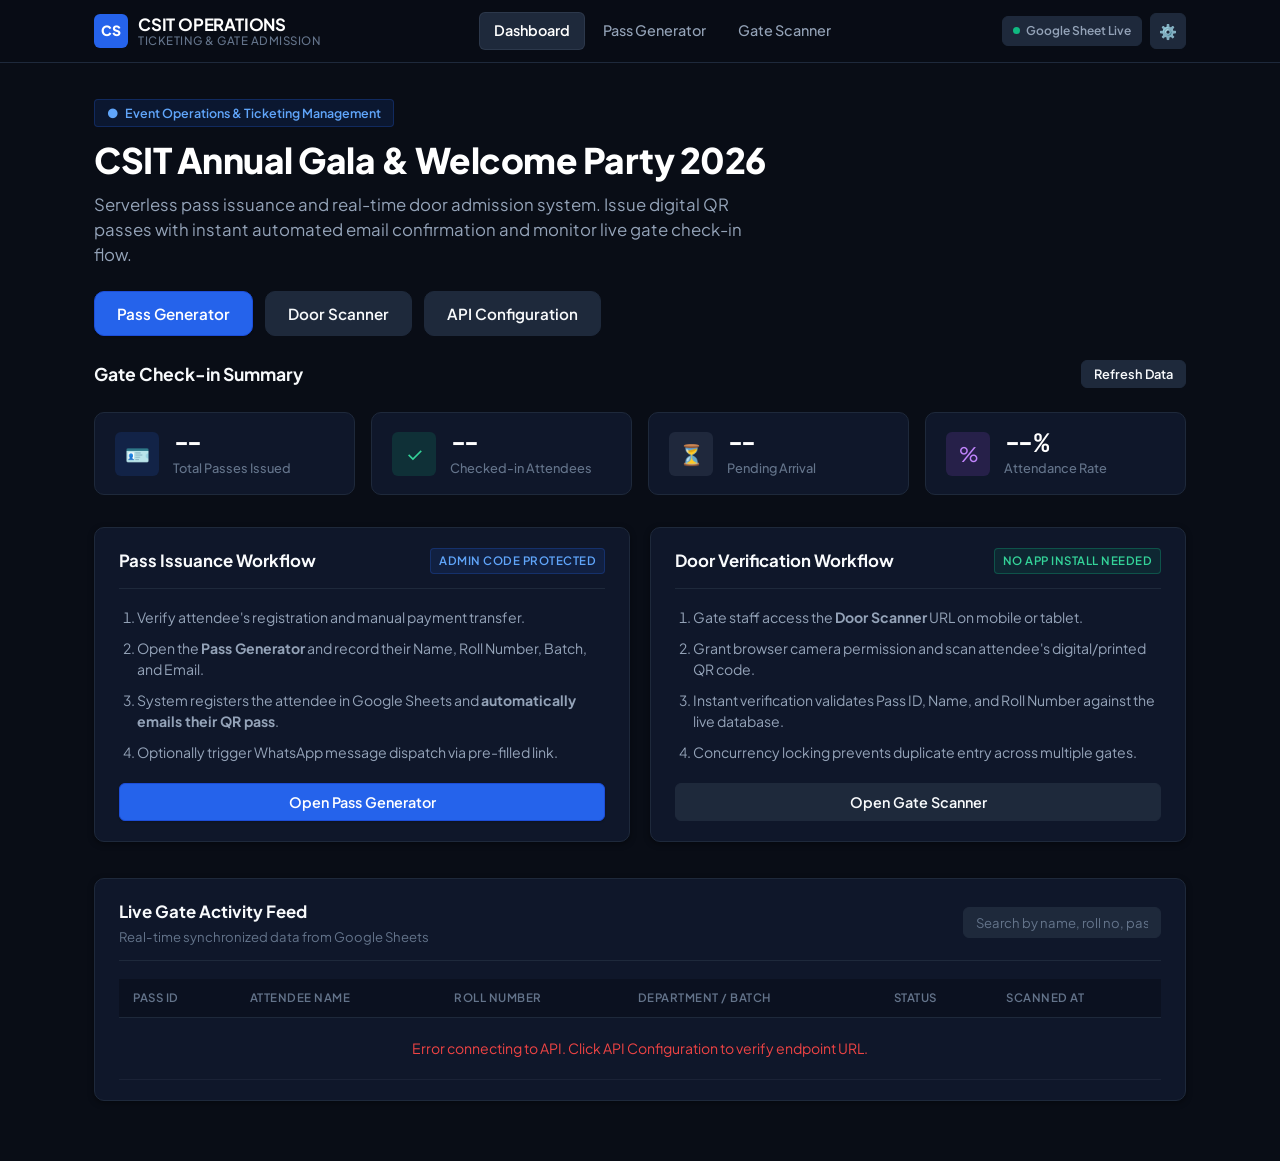
==== commit 0834038e: "Transition to sleek, corporate executive design system across portal, credential pass, and emails" ====
--- a/index.html
+++ b/index.html
@@ -3,53 +3,53 @@
 <head>
   <meta charset="UTF-8">
   <meta name="viewport" content="width=device-width, initial-scale=1.0">
-  <title>The Last Soiree / Welcome Party 2026 - Pass Hub & Check-in</title>
-  <meta name="description" content="CSIT Juniors & Seniors Presents The Last Soiree / Welcome Party 2026 Ticketing & Door Check-in">
+  <title>Event Operations Dashboard - CSIT Annual Gala 2026</title>
+  <meta name="description" content="Operations Dashboard and Live Gate Check-in Management System">
   <link rel="stylesheet" href="assets/css/style.css">
-  <link rel="icon" href="data:image/svg+xml,<svg xmlns=%22http://www.w3.org/2000/svg%22 viewBox=%220 0 100 100%22><text y=%22.9em%22 font-size=%2290%22>✨</text></svg>">
+  <link rel="icon" href="data:image/svg+xml,<svg xmlns=%22http://www.w3.org/2000/svg%22 viewBox=%220 0 100 100%22><rect width=%22100%22 height=%22100%22 rx=%2220%22 fill=%22%232563eb%22/><text y=%22.7em%22 x=%22.25em%22 font-size=%2260%22 font-weight=%22bold%22 fill=%22white%22>CS</text></svg>">
 </head>
 <body>
 
   <main class="container" style="padding-bottom: 60px;">
-    <!-- Hero Section -->
+    <!-- Hero / Header Section -->
     <section class="hero-section">
       <div class="hero-badge">
-        <span>✨</span> CSIT JUNIORS & SENIORS PRESENTS 2026
+        <span>●</span> Event Operations & Ticketing Management
       </div>
       <h1 class="hero-title">
-        The Last Soiree & <span class="gradient-royal-text">Welcome Party Portal</span>
+        CSIT Annual Gala & Welcome Party 2026
       </h1>
       <p class="hero-desc">
-        Official serverless entry ticketing and live door scanning system. Issue verified VIP QR passes with instant automated email delivery and validate guest check-ins in real-time.
+        Serverless pass issuance and real-time door admission system. Issue digital QR passes with instant automated email confirmation and monitor live gate check-in flow.
       </p>
 
       <div class="hero-actions">
         <a href="generate.html" class="btn btn-primary btn-lg">
-          <span>🎫</span> Generate VIP Pass
+          Pass Generator
         </a>
         <a href="scan.html" class="btn btn-secondary btn-lg">
-          <span>📷</span> Open Door Scanner
+          Door Scanner
         </a>
         <button class="btn btn-secondary btn-lg" onclick="openSettingsModal()">
-          <span>⚙️</span> API Setup
+          API Configuration
         </button>
       </div>
     </section>
 
-    <!-- Real-time Stats Grid -->
-    <section style="margin-top: 10px; margin-bottom: 40px;">
-      <div class="flex-between" style="margin-bottom: 16px;">
-        <h2 style="font-size: 1.25rem; font-weight: 700; display: flex; align-items: center; gap: 8px;">
-          <span>📊</span> Real-Time Check-in Metrics
+    <!-- Key Performance Metrics Grid -->
+    <section style="margin-bottom: 32px;">
+      <div class="flex-between" style="margin-bottom: 14px;">
+        <h2 style="font-size: 1.1rem; font-weight: 700; color: var(--text-main);">
+          Gate Check-in Summary
         </h2>
-        <button class="btn btn-secondary" onclick="fetchLiveStats()" style="padding: 6px 14px; font-size: 0.85rem;">
-          <span>🔄</span> Refresh Stats
+        <button class="btn btn-secondary" onclick="fetchLiveStats()" style="padding: 5px 12px; font-size: 0.8rem;">
+          Refresh Data
         </button>
       </div>
 
       <div class="stats-grid">
         <div class="stat-card">
-          <div class="stat-icon blue">🎫</div>
+          <div class="stat-icon blue">🪪</div>
           <div>
             <div id="stat-total" class="stat-val">--</div>
             <div class="stat-label">Total Passes Issued</div>
@@ -57,15 +57,15 @@
         </div>
 
         <div class="stat-card">
-          <div class="stat-icon green">✅</div>
+          <div class="stat-icon green">✓</div>
           <div>
             <div id="stat-scanned" class="stat-val">--</div>
-            <div class="stat-label">Checked-in at Door</div>
-          </div>
-        </div>
-
-        <div class="stat-card">
-          <div class="stat-icon purple">⏳</div>
+            <div class="stat-label">Checked-in Attendees</div>
+          </div>
+        </div>
+
+        <div class="stat-card">
+          <div class="stat-icon slate">⏳</div>
           <div>
             <div id="stat-unused" class="stat-val">--</div>
             <div class="stat-label">Pending Arrival</div>
@@ -73,7 +73,7 @@
         </div>
 
         <div class="stat-card">
-          <div class="stat-icon pink">📈</div>
+          <div class="stat-icon purple">%</div>
           <div>
             <div id="stat-percent" class="stat-val">--%</div>
             <div class="stat-label">Attendance Rate</div>
@@ -82,56 +82,52 @@
       </div>
     </section>
 
-    <!-- Role Quick Guides -->
-    <section class="grid-2" style="margin-bottom: 40px;">
-      <!-- Organizer Card -->
-      <div class="card card-glass">
+    <!-- Operational Workflow Cards -->
+    <section class="grid-2" style="margin-bottom: 36px;">
+      <!-- Organizer Workflow -->
+      <div class="card">
         <div class="card-header">
-          <div class="card-title">
-            <span>👑</span> Organizer Workflow
-          </div>
+          <div class="card-title">Pass Issuance Workflow</div>
           <span class="badge badge-info">Admin Code Protected</span>
         </div>
-        <ol style="padding-left: 20px; color: var(--text-muted); font-size: 0.95rem; display: flex; flex-direction: column; gap: 12px; margin-bottom: 24px;">
-          <li>Confirm attendee's manual payment (bank transfer / screenshot).</li>
-          <li>Open the <strong>Pass Generator</strong> and enter their Name, Roll No, Batch, Email, and WhatsApp.</li>
-          <li>The system generates their unique Pass ID (`#LSAD26-XXX`), writes to Google Sheet, and **automatically emails their QR pass**.</li>
-          <li>Optionally click the WhatsApp deep link to send the pass card on WhatsApp.</li>
+        <ol style="padding-left: 18px; color: var(--text-secondary); font-size: 0.88rem; display: flex; flex-direction: column; gap: 10px; margin-bottom: 20px;">
+          <li>Verify attendee's registration and manual payment transfer.</li>
+          <li>Open the <strong>Pass Generator</strong> and record their Name, Roll Number, Batch, and Email.</li>
+          <li>System registers the attendee in Google Sheets and <strong>automatically emails their QR pass</strong>.</li>
+          <li>Optionally trigger WhatsApp message dispatch via pre-filled link.</li>
         </ol>
         <a href="generate.html" class="btn btn-primary btn-block">
-          <span>🚀</span> Open Generator Page
-        </a>
-      </div>
-
-      <!-- Door Staff Card -->
-      <div class="card card-glass">
+          Open Pass Generator
+        </a>
+      </div>
+
+      <!-- Door Staff Workflow -->
+      <div class="card">
         <div class="card-header">
-          <div class="card-title">
-            <span>📱</span> Door Staff Workflow
-          </div>
-          <span class="badge badge-success">Zero Login Needed</span>
-        </div>
-        <ol style="padding-left: 20px; color: var(--text-muted); font-size: 0.95rem; display: flex; flex-direction: column; gap: 12px; margin-bottom: 24px;">
-          <li>Door staff open the <strong>Door Scanner</strong> URL on their phone browser.</li>
-          <li>Allow camera permission and point at attendee's QR code.</li>
-          <li>Instant audio, haptic, and visual feedback confirms Name, Roll No, and Valid/Used status.</li>
-          <li>Live concurrency locking prevents duplicate entry across multiple doors.</li>
+          <div class="card-title">Door Verification Workflow</div>
+          <span class="badge badge-success">No App Install Needed</span>
+        </div>
+        <ol style="padding-left: 18px; color: var(--text-secondary); font-size: 0.88rem; display: flex; flex-direction: column; gap: 10px; margin-bottom: 20px;">
+          <li>Gate staff access the <strong>Door Scanner</strong> URL on mobile or tablet.</li>
+          <li>Grant browser camera permission and scan attendee's digital/printed QR code.</li>
+          <li>Instant verification validates Pass ID, Name, and Roll Number against the live database.</li>
+          <li>Concurrency locking prevents duplicate entry across multiple gates.</li>
         </ol>
         <a href="scan.html" class="btn btn-secondary btn-block">
-          <span>📷</span> Open Scanner Page
-        </a>
-      </div>
-    </section>
-
-    <!-- Recent Passes Activity Table -->
+          Open Gate Scanner
+        </a>
+      </div>
+    </section>
+
+    <!-- Live Activity Log -->
     <section class="card">
       <div class="card-header">
         <div>
-          <div class="card-title"><span>📋</span> Live Attendee Check-in Feed</div>
-          <div class="card-subtitle">Real-time sync from Google Sheets</div>
-        </div>
-        <div style="display: flex; gap: 10px;">
-          <input type="text" id="table-search" class="form-input" placeholder="Search by name, roll no, pass ID..." style="max-width: 280px; padding: 8px 14px; font-size: 0.85rem;" oninput="filterRecentTable()">
+          <div class="card-title">Live Gate Activity Feed</div>
+          <div class="card-subtitle">Real-time synchronized data from Google Sheets</div>
+        </div>
+        <div>
+          <input type="text" id="table-search" class="form-input" placeholder="Search by name, roll no, pass ID..." style="max-width: 260px; padding: 6px 12px; font-size: 0.82rem;" oninput="filterRecentTable()">
         </div>
       </div>
 
@@ -141,16 +137,16 @@
             <tr>
               <th>Pass ID</th>
               <th>Attendee Name</th>
-              <th>Roll No</th>
-              <th>Batch</th>
+              <th>Roll Number</th>
+              <th>Department / Batch</th>
               <th>Status</th>
               <th>Scanned At</th>
             </tr>
           </thead>
           <tbody id="recent-passes-tbody">
             <tr>
-              <td colspan="6" style="text-align: center; color: var(--text-dim); padding: 30px;">
-                Loading attendee data...
+              <td colspan="6" style="text-align: center; color: var(--text-muted); padding: 24px;">
+                Loading attendee records...
               </td>
             </tr>
           </tbody>
@@ -209,7 +205,7 @@
         tbody.innerHTML = `
           <tr>
             <td colspan="6" style="text-align: center; color: var(--danger); padding: 20px;">
-              Error connecting to API. Click ⚙️ Settings above to configure.
+              Error connecting to API. Click API Configuration to verify endpoint URL.
             </td>
           </tr>
         `;
@@ -223,8 +219,8 @@
       if (!passes || passes.length === 0) {
         tbody.innerHTML = `
           <tr>
-            <td colspan="6" style="text-align: center; color: var(--text-dim); padding: 30px;">
-              No passes generated yet. Click "Generate VIP Pass" above to create one!
+            <td colspan="6" style="text-align: center; color: var(--text-muted); padding: 24px;">
+              No passes generated yet. Click "Pass Generator" above to issue one.
             </td>
           </tr>
         `;
@@ -234,17 +230,17 @@
       tbody.innerHTML = passes.slice(0, 15).map(p => {
         const isUsed = p.status === 'used';
         const badgeClass = isUsed ? 'badge-success' : 'badge-warning';
-        const badgeText = isUsed ? '✅ Scanned (Used)' : '⏳ Pending (Unused)';
+        const badgeText = isUsed ? 'Used' : 'Unused';
         const scannedDate = p.scannedAt ? new Date(p.scannedAt).toLocaleTimeString([], { hour: '2-digit', minute: '2-digit', month: 'short', day: 'numeric' }) : '-';
 
         return `
           <tr>
-            <td style="font-family: var(--font-mono); font-weight: 700; color: #93c5fd;">${escapeHtml(p.passId)}</td>
-            <td style="font-weight: 700;">${escapeHtml(p.name)}</td>
-            <td style="font-family: var(--font-mono); color: #60a5fa; font-weight: 600;">${escapeHtml(p.rollNo || '-')}</td>
+            <td style="font-family: var(--font-mono); font-weight: 700; color: #38bdf8;">${escapeHtml(p.passId)}</td>
+            <td style="font-weight: 600;">${escapeHtml(p.name)}</td>
+            <td style="font-family: var(--font-mono); color: var(--text-secondary); font-size: 0.85rem;">${escapeHtml(p.rollNo || '-')}</td>
             <td style="color: var(--text-muted); font-size: 0.85rem;">${escapeHtml(p.batch || '-')}</td>
             <td><span class="badge ${badgeClass}">${badgeText}</span></td>
-            <td style="color: var(--text-dim); font-size: 0.82rem;">${scannedDate}</td>
+            <td style="color: var(--text-muted); font-size: 0.82rem;">${scannedDate}</td>
           </tr>
         `;
       }).join('');
--- a/assets/css/style.css
+++ b/assets/css/style.css
@@ -1,66 +1,66 @@
-@import url('https://fonts.googleapis.com/css2?family=Outfit:wght@300;400;500;600;700;800;900&family=Cinzel:wght@500;700;800;900&family=Playfair+Display:ital,wght@0,600;0,800;1,600;1,800&family=JetBrains+Mono:wght@400;600;700;800&display=swap');
-
-/* ==========================================================================
-   CSS VARIABLES & DESIGN TOKENS - ROYAL SAPPHIRE & ELECTRIC NEON THEME
+@import url('https://fonts.googleapis.com/css2?family=Plus+Jakarta+Sans:wght@300;400;500;600;700;800&family=Inter:wght@300;400;500;600;700&family=JetBrains+Mono:wght@400;500;600;700&display=swap');
+
+/* ==========================================================================
+   CORPORATE EXECUTIVE DESIGN SYSTEM (Clean, Modern, Stripe/Linear Aesthetic)
    ========================================================================== */
 :root {
-  --bg-main: #030611;
-  --bg-surface: #070d1e;
-  --bg-surface-elevated: #0d1630;
-  --bg-glass: rgba(7, 13, 30, 0.85);
-  --bg-glass-subtle: rgba(255, 255, 255, 0.04);
+  /* Surface Palette */
+  --bg-main: #090d16;
+  --bg-surface: #0f172a;
+  --bg-surface-elevated: #1e293b;
+  --bg-surface-hover: #24344d;
+  --bg-glass: rgba(15, 23, 42, 0.92);
   
-  --border-color: rgba(96, 165, 250, 0.18);
-  --border-glow: rgba(59, 130, 246, 0.45);
-  --border-gold: rgba(212, 175, 55, 0.4);
+  /* Borders */
+  --border-color: #1e293b;
+  --border-subtle: rgba(148, 163, 184, 0.12);
+  --border-focus: #3b82f6;
   
+  /* Text */
   --text-main: #f8fafc;
-  --text-muted: #94a3b8;
-  --text-dim: #64748b;
-  --text-silver: #cbd5e1;
+  --text-secondary: #94a3b8;
+  --text-muted: #64748b;
+  --text-dim: #475569;
   
-  /* Royal Sapphire & Cyber Neon Colors */
-  --royal-blue: #1d4ed8;
-  --sapphire-light: #3b82f6;
-  --sapphire-glow: #60a5fa;
-  --neon-purple: #a855f7;
-  --neon-violet: #8b5cf6;
-  --neon-magenta: #ec4899;
+  /* Brand Accents - Refined Corporate Indigo/Navy */
+  --brand-primary: #2563eb;
+  --brand-primary-hover: #1d4ed8;
+  --brand-primary-subtle: rgba(37, 99, 235, 0.12);
   
-  --royal-gradient: linear-gradient(135deg, #1e3a8a 0%, #2563eb 50%, #60a5fa 100%);
-  --party-gradient: linear-gradient(135deg, #7e22ce 0%, #a855f7 50%, #3b82f6 100%);
-  --silver-gradient: linear-gradient(180deg, #ffffff 0%, #cbd5e1 50%, #94a3b8 100%);
-  --gold-gradient: linear-gradient(135deg, #fbbf24 0%, #f59e0b 50%, #d97706 100%);
+  --brand-navy: #0f172a;
+  --brand-slate: #334155;
   
+  /* Semantic Status Colors */
   --success: #10b981;
-  --success-glow: rgba(16, 185, 129, 0.4);
-  --success-bg: rgba(16, 185, 129, 0.15);
+  --success-bg: rgba(16, 185, 129, 0.1);
+  --success-border: rgba(16, 185, 129, 0.3);
   
   --warning: #f59e0b;
-  --warning-glow: rgba(245, 158, 11, 0.4);
-  --warning-bg: rgba(245, 158, 11, 0.15);
+  --warning-bg: rgba(245, 158, 11, 0.1);
+  --warning-border: rgba(245, 158, 11, 0.3);
   
   --danger: #ef4444;
-  --danger-glow: rgba(239, 68, 68, 0.4);
-  --danger-bg: rgba(239, 68, 68, 0.15);
+  --danger-bg: rgba(239, 68, 68, 0.1);
+  --danger-border: rgba(239, 68, 68, 0.3);
   
-  --font-sans: 'Outfit', -apple-system, BlinkMacSystemFont, 'Segoe UI', Roboto, sans-serif;
-  --font-serif: 'Playfair Display', Georgia, serif;
-  --font-cinzel: 'Cinzel', serif;
+  /* Typography */
+  --font-sans: 'Plus Jakarta Sans', 'Inter', -apple-system, BlinkMacSystemFont, 'Segoe UI', Roboto, sans-serif;
   --font-mono: 'JetBrains Mono', monospace;
   
-  --radius-sm: 8px;
-  --radius-md: 14px;
-  --radius-lg: 20px;
-  --radius-xl: 28px;
+  /* Structural Dimensions */
+  --radius-xs: 4px;
+  --radius-sm: 6px;
+  --radius-md: 10px;
+  --radius-lg: 14px;
+  --radius-xl: 18px;
   
-  --shadow-sm: 0 2px 8px rgba(0, 0, 0, 0.5);
-  --shadow-md: 0 8px 24px rgba(0, 0, 0, 0.6);
-  --shadow-lg: 0 16px 40px rgba(0, 0, 0, 0.7);
-  --shadow-royal: 0 0 35px rgba(37, 99, 235, 0.35);
-  --shadow-neon: 0 0 35px rgba(168, 85, 247, 0.35);
+  /* Corporate Shadows */
+  --shadow-xs: 0 1px 2px 0 rgba(0, 0, 0, 0.35);
+  --shadow-sm: 0 2px 6px 0 rgba(0, 0, 0, 0.4);
+  --shadow-md: 0 6px 18px -2px rgba(0, 0, 0, 0.5);
+  --shadow-lg: 0 14px 32px -4px rgba(0, 0, 0, 0.6);
   
-  --transition: all 0.25s cubic-bezier(0.16, 1, 0.3, 1);
+  --transition: all 0.18s ease-in-out;
 }
 
 /* ==========================================================================
@@ -79,12 +79,18 @@
   min-height: 100vh;
   line-height: 1.5;
   overflow-x: hidden;
-  background-image: 
-    radial-gradient(circle at 15% 10%, rgba(37, 99, 235, 0.18) 0%, transparent 45%),
-    radial-gradient(circle at 85% 20%, rgba(168, 85, 247, 0.16) 0%, transparent 45%),
-    radial-gradient(circle at 50% 85%, rgba(29, 78, 216, 0.12) 0%, transparent 60%),
-    radial-gradient(circle at 75% 80%, rgba(236, 72, 153, 0.08) 0%, transparent 50%);
-  background-attachment: fixed;
+  -webkit-font-smoothing: antialiased;
+  -moz-osx-font-smoothing: grayscale;
+}
+
+a {
+  color: var(--brand-primary);
+  text-decoration: none;
+  transition: var(--transition);
+}
+
+a:hover {
+  color: #60a5fa;
 }
 
 /* ==========================================================================
@@ -92,26 +98,26 @@
    ========================================================================== */
 .container {
   width: 100%;
-  max-width: 1200px;
+  max-width: 1140px;
   margin: 0 auto;
-  padding: 0 20px;
-}
-
-.container-sm { max-width: 760px; }
-.container-xs { max-width: 520px; }
-
-/* ==========================================================================
-   HEADER & NAVIGATION
+  padding: 0 24px;
+}
+
+.container-sm { max-width: 740px; }
+.container-xs { max-width: 480px; }
+
+/* ==========================================================================
+   HEADER & NAVIGATION BAR
    ========================================================================== */
 .header {
   position: sticky;
   top: 0;
   z-index: 100;
-  background: rgba(3, 6, 17, 0.88);
-  backdrop-filter: blur(18px);
-  -webkit-backdrop-filter: blur(18px);
+  background: rgba(9, 13, 22, 0.95);
+  backdrop-filter: blur(12px);
+  -webkit-backdrop-filter: blur(12px);
   border-bottom: 1px solid var(--border-color);
-  padding: 14px 0;
+  padding: 12px 0;
 }
 
 .nav-wrapper {
@@ -124,169 +130,134 @@
 .brand {
   display: flex;
   align-items: center;
-  gap: 12px;
+  gap: 10px;
   text-decoration: none;
 }
 
 .brand-icon {
-  width: 42px;
-  height: 42px;
-  background: var(--party-gradient);
-  border-radius: 12px;
+  width: 34px;
+  height: 34px;
+  background: var(--brand-primary);
+  border-radius: var(--radius-sm);
   display: flex;
   align-items: center;
   justify-content: center;
-  font-size: 22px;
-  box-shadow: 0 4px 18px rgba(168, 85, 247, 0.4);
-  transition: var(--transition);
-}
-
-.brand:hover .brand-icon {
-  transform: scale(1.05) rotate(5deg);
+  color: #fff;
+  font-weight: 800;
+  font-size: 14px;
+  letter-spacing: 0.5px;
 }
 
 .brand-text {
-  font-size: 1.25rem;
-  font-weight: 800;
-  letter-spacing: 0.5px;
+  font-size: 1.05rem;
+  font-weight: 700;
+  letter-spacing: -0.2px;
   color: #fff;
   display: flex;
   flex-direction: column;
-  line-height: 1.1;
+  line-height: 1.15;
 }
 
 .brand-text span {
   font-size: 0.72rem;
-  font-weight: 600;
-  color: var(--sapphire-glow);
-  letter-spacing: 2px;
-  text-transform: uppercase;
+  font-weight: 500;
+  color: var(--text-muted);
+  letter-spacing: 0.5px;
 }
 
 .nav-links {
   display: flex;
   align-items: center;
-  gap: 8px;
+  gap: 4px;
   list-style: none;
 }
 
 .nav-link {
   display: inline-flex;
   align-items: center;
-  gap: 8px;
-  padding: 8px 16px;
+  gap: 6px;
+  padding: 7px 14px;
   border-radius: var(--radius-sm);
-  color: var(--text-muted);
-  font-weight: 600;
-  font-size: 0.95rem;
+  color: var(--text-secondary);
+  font-weight: 500;
+  font-size: 0.9rem;
   transition: var(--transition);
-  position: relative;
   text-decoration: none;
 }
 
 .nav-link:hover {
   color: #fff;
-  background: var(--bg-glass-subtle);
+  background: var(--bg-surface-elevated);
 }
 
 .nav-link.active {
   color: #fff;
-  background: rgba(37, 99, 235, 0.2);
-  border: 1px solid rgba(59, 130, 246, 0.4);
-}
-
-.nav-link.active::after {
-  content: '';
-  position: absolute;
-  bottom: -15px;
-  left: 50%;
-  transform: translateX(-50%);
-  width: 18px;
-  height: 3px;
-  background: var(--royal-gradient);
-  border-radius: 4px;
+  background: var(--bg-surface-elevated);
+  border: 1px solid var(--border-subtle);
+  font-weight: 600;
 }
 
 .nav-actions {
   display: flex;
   align-items: center;
-  gap: 10px;
+  gap: 8px;
 }
 
 .status-badge {
   display: inline-flex;
   align-items: center;
   gap: 6px;
-  padding: 6px 12px;
-  border-radius: 30px;
+  padding: 5px 10px;
+  border-radius: var(--radius-sm);
   font-size: 0.75rem;
   font-weight: 600;
-  text-transform: uppercase;
-  letter-spacing: 0.5px;
-  background: var(--bg-surface);
+  background: var(--bg-surface-elevated);
   border: 1px solid var(--border-color);
-  color: var(--text-muted);
+  color: var(--text-secondary);
   cursor: pointer;
   transition: var(--transition);
 }
 
 .status-badge:hover {
-  border-color: var(--sapphire-glow);
+  border-color: var(--text-secondary);
 }
 
 .status-dot {
-  width: 8px;
-  height: 8px;
+  width: 7px;
+  height: 7px;
   border-radius: 50%;
   background: var(--text-dim);
 }
 
-.status-badge.connected .status-dot {
-  background: var(--success);
-  box-shadow: 0 0 8px var(--success);
-  animation: pulse-dot 2s infinite;
-}
-
-.status-badge.mock .status-dot {
-  background: var(--warning);
-  box-shadow: 0 0 8px var(--warning);
-}
-
-.status-badge.error .status-dot {
-  background: var(--danger);
-  box-shadow: 0 0 8px var(--danger);
-}
-
-@keyframes pulse-dot {
-  0% { transform: scale(0.95); opacity: 0.8; }
-  50% { transform: scale(1.15); opacity: 1; }
-  100% { transform: scale(0.95); opacity: 0.8; }
-}
-
-/* ==========================================================================
-   BUTTONS & CONTROLS
+.status-badge.connected .status-dot { background: var(--success); }
+.status-badge.mock .status-dot { background: var(--warning); }
+.status-badge.error .status-dot { background: var(--danger); }
+
+/* ==========================================================================
+   BUTTONS
    ========================================================================== */
 .btn {
   display: inline-flex;
   align-items: center;
   justify-content: center;
-  gap: 8px;
-  padding: 10px 20px;
+  gap: 6px;
+  padding: 9px 16px;
   border-radius: var(--radius-sm);
   font-family: var(--font-sans);
-  font-size: 0.95rem;
+  font-size: 0.9rem;
   font-weight: 600;
   cursor: pointer;
-  border: none;
+  border: 1px solid transparent;
   outline: none;
   transition: var(--transition);
   text-align: center;
   user-select: none;
   text-decoration: none;
+  line-height: 1.25;
 }
 
 .btn:active {
-  transform: scale(0.98);
+  transform: translateY(1px);
 }
 
 .btn:disabled {
@@ -296,75 +267,57 @@
 }
 
 .btn-primary {
-  background: var(--royal-gradient);
-  color: #fff;
-  box-shadow: 0 4px 18px rgba(37, 99, 235, 0.4);
+  background: var(--brand-primary);
+  color: #ffffff;
+  border-color: #1d4ed8;
+  box-shadow: 0 1px 2px 0 rgba(0, 0, 0, 0.2);
 }
 
 .btn-primary:hover:not(:disabled) {
-  box-shadow: 0 6px 26px rgba(37, 99, 235, 0.6);
-  transform: translateY(-2px);
-}
-
-.btn-party {
-  background: var(--party-gradient);
-  color: #fff;
-  box-shadow: 0 4px 18px rgba(168, 85, 247, 0.4);
-}
-
-.btn-party:hover:not(:disabled) {
-  box-shadow: 0 6px 26px rgba(168, 85, 247, 0.6);
-  transform: translateY(-2px);
+  background: var(--brand-primary-hover);
 }
 
 .btn-secondary {
   background: var(--bg-surface-elevated);
   color: var(--text-main);
-  border: 1px solid var(--border-color);
+  border-color: var(--border-color);
 }
 
 .btn-secondary:hover:not(:disabled) {
-  background: rgba(255, 255, 255, 0.08);
-  border-color: var(--sapphire-glow);
+  background: var(--bg-surface-hover);
+  border-color: rgba(148, 163, 184, 0.25);
 }
 
 .btn-whatsapp {
-  background: #25D366;
-  color: #051a0c;
-  font-weight: 700;
-  box-shadow: 0 4px 16px rgba(37, 211, 102, 0.35);
+  background: #15803d;
+  color: #ffffff;
+  border-color: #166534;
 }
 
 .btn-whatsapp:hover:not(:disabled) {
-  background: #20ba54;
-  box-shadow: 0 6px 24px rgba(37, 211, 102, 0.5);
-  transform: translateY(-2px);
-  color: #000;
-}
-
-.btn-success { background: var(--success); color: #fff; box-shadow: 0 4px 16px var(--success-glow); }
-.btn-danger { background: var(--danger); color: #fff; box-shadow: 0 4px 16px var(--danger-glow); }
-.btn-icon { width: 40px; height: 40px; padding: 0; border-radius: var(--radius-sm); }
-.btn-lg { padding: 14px 28px; font-size: 1.05rem; border-radius: var(--radius-md); }
+  background: #16a34a;
+}
+
+.btn-success { background: #059669; color: #fff; }
+.btn-danger { background: #dc2626; color: #fff; }
+.btn-icon { width: 36px; height: 36px; padding: 0; }
+.btn-lg { padding: 12px 22px; font-size: 0.95rem; border-radius: var(--radius-md); }
 .btn-block { width: 100%; }
 
 /* ==========================================================================
-   CARDS & SURFACES
+   CARDS & PANELS
    ========================================================================== */
 .card {
   background: var(--bg-surface);
   border: 1px solid var(--border-color);
-  border-radius: var(--radius-lg);
-  padding: 24px;
-  box-shadow: var(--shadow-md);
+  border-radius: var(--radius-md);
+  padding: 20px 24px;
+  box-shadow: var(--shadow-sm);
   position: relative;
-  overflow: hidden;
 }
 
 .card-glass {
-  background: var(--bg-glass);
-  backdrop-filter: blur(20px);
-  -webkit-backdrop-filter: blur(20px);
+  background: var(--bg-surface);
   border: 1px solid var(--border-color);
 }
 
@@ -372,66 +325,67 @@
   display: flex;
   align-items: center;
   justify-content: space-between;
-  margin-bottom: 20px;
-  padding-bottom: 16px;
+  margin-bottom: 18px;
+  padding-bottom: 14px;
   border-bottom: 1px solid var(--border-color);
 }
 
 .card-title {
-  font-size: 1.25rem;
+  font-size: 1.05rem;
   font-weight: 700;
-  display: flex;
-  align-items: center;
-  gap: 10px;
+  color: var(--text-main);
+  display: flex;
+  align-items: center;
+  gap: 8px;
 }
 
 .card-subtitle {
-  font-size: 0.88rem;
+  font-size: 0.82rem;
   color: var(--text-muted);
-  margin-top: 4px;
-}
-
-/* ==========================================================================
-   FORMS & INPUTS
+  margin-top: 2px;
+}
+
+/* ==========================================================================
+   FORMS & CONTROLS
    ========================================================================== */
 .form-group {
-  margin-bottom: 20px;
+  margin-bottom: 16px;
 }
 
 .form-label {
   display: block;
-  font-size: 0.88rem;
+  font-size: 0.82rem;
   font-weight: 600;
-  margin-bottom: 8px;
-  color: #cbd5e1;
+  margin-bottom: 6px;
+  color: var(--text-secondary);
 }
 
 .form-label .required {
-  color: var(--neon-magenta);
+  color: #ef4444;
   margin-left: 2px;
 }
 
 .form-input, .form-select, .form-textarea {
   width: 100%;
-  padding: 12px 16px;
+  padding: 10px 14px;
   background: var(--bg-surface-elevated);
   border: 1px solid var(--border-color);
   border-radius: var(--radius-sm);
   color: var(--text-main);
   font-family: var(--font-sans);
-  font-size: 0.95rem;
+  font-size: 0.9rem;
   transition: var(--transition);
   outline: none;
 }
 
 .form-input:focus, .form-select:focus, .form-textarea:focus {
-  border-color: var(--sapphire-glow);
-  box-shadow: 0 0 0 3px rgba(59, 130, 246, 0.25);
-  background: #111d3d;
-}
-
-.form-input::placeholder { color: var(--text-dim); }
-.form-hint { font-size: 0.8rem; color: var(--text-dim); margin-top: 6px; }
+  border-color: var(--brand-primary);
+  box-shadow: 0 0 0 3px rgba(37, 99, 235, 0.15);
+  background: #141e33;
+}
+
+.form-input::placeholder { color: var(--text-muted); }
+.form-hint { font-size: 0.78rem; color: var(--text-muted); margin-top: 4px; }
 
 .input-with-icon {
   position: relative;
@@ -440,398 +394,312 @@
 }
 
 .input-with-icon .form-input {
-  padding-left: 44px;
+  padding-left: 38px;
 }
 
 .input-icon {
   position: absolute;
-  left: 14px;
-  color: var(--text-dim);
-  font-size: 1.1rem;
+  left: 12px;
+  color: var(--text-muted);
+  font-size: 0.95rem;
   pointer-events: none;
 }
 
 /* ==========================================================================
-   HERO & STATS (HUB PAGE)
+   HERO & METRICS (CORPORATE DASHBOARD)
    ========================================================================== */
 .hero-section {
-  padding: 48px 0 32px 0;
-  text-align: center;
+  padding: 36px 0 24px 0;
+  text-align: left;
 }
 
 .hero-badge {
   display: inline-flex;
   align-items: center;
-  gap: 8px;
-  padding: 6px 18px;
-  background: rgba(37, 99, 235, 0.2);
-  border: 1px solid rgba(59, 130, 246, 0.4);
-  border-radius: 30px;
-  font-size: 0.85rem;
-  font-weight: 700;
-  letter-spacing: 1px;
-  color: var(--sapphire-glow);
-  text-transform: uppercase;
-  margin-bottom: 20px;
+  gap: 6px;
+  padding: 4px 12px;
+  background: var(--brand-primary-subtle);
+  border: 1px solid rgba(37, 99, 235, 0.25);
+  border-radius: var(--radius-xs);
+  font-size: 0.78rem;
+  font-weight: 600;
+  color: #60a5fa;
+  margin-bottom: 12px;
 }
 
 .hero-title {
-  font-size: clamp(2.4rem, 5vw, 3.8rem);
-  font-weight: 900;
-  line-height: 1.1;
-  letter-spacing: -1px;
-  margin-bottom: 16px;
-}
-
-.gradient-royal-text {
-  background: var(--party-gradient);
-  -webkit-background-clip: text;
-  -webkit-text-fill-color: transparent;
+  font-size: 2.2rem;
+  font-weight: 800;
+  line-height: 1.2;
+  letter-spacing: -0.5px;
+  color: #ffffff;
+  margin-bottom: 10px;
 }
 
 .hero-desc {
-  font-size: 1.15rem;
-  color: var(--text-muted);
-  max-width: 650px;
-  margin: 0 auto 32px auto;
+  font-size: 1.05rem;
+  color: var(--text-secondary);
+  max-width: 680px;
+  margin-bottom: 24px;
 }
 
 .hero-actions {
   display: flex;
   align-items: center;
-  justify-content: center;
-  gap: 16px;
+  gap: 12px;
   flex-wrap: wrap;
 }
 
 .stats-grid {
   display: grid;
   grid-template-columns: repeat(auto-fit, minmax(220px, 1fr));
-  gap: 20px;
-  margin-top: 36px;
+  gap: 16px;
+  margin-top: 24px;
 }
 
 .stat-card {
   background: var(--bg-surface);
   border: 1px solid var(--border-color);
   border-radius: var(--radius-md);
-  padding: 20px;
-  display: flex;
-  align-items: center;
-  gap: 16px;
+  padding: 16px 20px;
+  display: flex;
+  align-items: center;
+  gap: 14px;
   transition: var(--transition);
 }
 
 .stat-card:hover {
-  transform: translateY(-4px);
-  border-color: var(--border-glow);
-  box-shadow: var(--shadow-royal);
+  border-color: rgba(148, 163, 184, 0.25);
+  background: var(--bg-surface-elevated);
 }
 
 .stat-icon {
-  width: 52px;
-  height: 52px;
-  border-radius: 12px;
+  width: 44px;
+  height: 44px;
+  border-radius: var(--radius-sm);
   display: flex;
   align-items: center;
   justify-content: center;
-  font-size: 24px;
+  font-size: 20px;
   flex-shrink: 0;
 }
 
-.stat-icon.blue { background: rgba(37, 99, 235, 0.2); color: var(--sapphire-glow); }
-.stat-icon.purple { background: rgba(168, 85, 247, 0.2); color: var(--neon-purple); }
-.stat-icon.green { background: rgba(16, 185, 129, 0.2); color: var(--success); }
-.stat-icon.pink { background: rgba(236, 72, 153, 0.2); color: var(--neon-magenta); }
+.stat-icon.blue { background: rgba(37, 99, 235, 0.15); color: #60a5fa; }
+.stat-icon.green { background: rgba(16, 185, 129, 0.15); color: #34d399; }
+.stat-icon.purple { background: rgba(168, 85, 247, 0.15); color: #c084fc; }
+.stat-icon.slate { background: rgba(148, 163, 184, 0.12); color: #94a3b8; }
 
 .stat-val {
-  font-size: 1.8rem;
-  font-weight: 800;
+  font-size: 1.6rem;
+  font-weight: 700;
   font-family: var(--font-mono);
+  color: #fff;
   line-height: 1.1;
 }
 
 .stat-label {
-  font-size: 0.85rem;
+  font-size: 0.8rem;
   color: var(--text-muted);
   margin-top: 2px;
-}
-
-/* ==========================================================================
-   ROYAL SAPPHIRE VIP TICKET PASS CARD (MATCHING POSTER DESIGN)
+  font-weight: 500;
+}
+
+/* ==========================================================================
+   OFFICIAL CREDENTIAL TICKET CARD (Clean Corporate Gala / Event Pass)
    ========================================================================== */
 .ticket-container {
   display: flex;
   justify-content: center;
-  margin: 20px 0;
-  perspective: 1000px;
-}
-
-.royal-ticket-card {
+  margin: 16px 0;
+}
+
+.corp-ticket-card {
   width: 100%;
   max-width: 420px;
-  background: radial-gradient(circle at 50% 15%, #0b1736 0%, #030714 85%);
-  border: 2px solid rgba(96, 165, 250, 0.35);
-  border-radius: 24px;
-  box-shadow: 0 25px 60px rgba(0, 0, 0, 0.9), 0 0 40px rgba(37, 99, 235, 0.25);
+  background: #0b1120;
+  border: 1px solid #1e293b;
+  border-radius: var(--radius-lg);
+  box-shadow: 0 12px 30px rgba(0, 0, 0, 0.5);
   position: relative;
   overflow: hidden;
-  padding: 24px 20px;
-  text-align: center;
   color: #fff;
 }
 
-/* Ornamental Double Border */
-.royal-ticket-inner-border {
-  position: absolute;
-  top: 8px;
-  left: 8px;
-  right: 8px;
-  bottom: 8px;
-  border: 1px solid rgba(147, 197, 253, 0.2);
-  border-radius: 18px;
-  pointer-events: none;
-}
-
-/* Top Lanyard Hole */
-.royal-ticket-hole {
-  width: 20px;
-  height: 20px;
-  background: #ffffff;
-  border-radius: 50%;
-  margin: 0 auto 12px auto;
-  box-shadow: 0 0 10px rgba(255, 255, 255, 0.8), inset 0 2px 4px rgba(0,0,0,0.4);
-}
-
-.royal-ticket-presenter {
-  font-family: var(--font-cinzel);
-  font-size: 0.78rem;
+.corp-ticket-topbar {
+  background: #0284c7;
+  height: 6px;
+  width: 100%;
+}
+
+.corp-ticket-header {
+  padding: 20px 24px 14px 24px;
+  border-bottom: 1px solid #1e293b;
+  background: #0f172a;
+}
+
+.corp-ticket-org {
+  font-size: 0.72rem;
   font-weight: 700;
-  letter-spacing: 4px;
-  color: #93c5fd;
+  letter-spacing: 1px;
+  color: #38bdf8;
   text-transform: uppercase;
-  margin-bottom: 2px;
-}
-
-.royal-ticket-subtitle-small {
-  font-size: 0.68rem;
-  letter-spacing: 3px;
-  color: #60a5fa;
-  text-transform: uppercase;
-  margin-bottom: 8px;
-}
-
-/* Script Title "The Last Soiree" / "Welcome Party" */
-.royal-ticket-title {
-  font-family: var(--font-serif);
-  font-style: italic;
-  font-size: 2.3rem;
+  margin-bottom: 4px;
+}
+
+.corp-ticket-event-name {
+  font-size: 1.35rem;
   font-weight: 800;
-  line-height: 1.1;
-  background: linear-gradient(135deg, #ffffff 0%, #93c5fd 50%, #3b82f6 100%);
-  -webkit-background-clip: text;
-  -webkit-text-fill-color: transparent;
-  text-shadow: 0 0 25px rgba(96, 165, 250, 0.6);
-  margin-bottom: 2px;
-}
-
-.royal-ticket-category {
-  font-family: var(--font-cinzel);
-  font-size: 0.85rem;
-  letter-spacing: 5px;
-  color: #bfdbfe;
-  text-transform: uppercase;
-  margin-bottom: 12px;
-}
-
-/* Foliage/Filigree Divider */
-.royal-divider-row {
-  display: flex;
-  align-items: center;
-  justify-content: center;
-  gap: 10px;
-  margin: 8px 0 14px 0;
-  color: #60a5fa;
-  opacity: 0.7;
-}
-
-.royal-divider-line {
-  height: 1px;
-  flex: 1;
-  background: linear-gradient(90deg, transparent, #60a5fa, transparent);
-}
-
-/* ENTRY PASS Silver Header */
-.royal-entry-pass-badge {
-  font-family: var(--font-cinzel);
-  font-size: 1.4rem;
-  font-weight: 800;
-  letter-spacing: 4px;
-  background: var(--silver-gradient);
-  -webkit-background-clip: text;
-  -webkit-text-fill-color: transparent;
-  margin-bottom: 14px;
-  display: flex;
-  align-items: center;
-  justify-content: center;
-  gap: 12px;
-}
-
-/* Date & Time Boxes */
-.royal-datetime-grid {
+  letter-spacing: -0.3px;
+  color: #ffffff;
+  line-height: 1.2;
+}
+
+.corp-ticket-event-sub {
+  font-size: 0.82rem;
+  color: #94a3b8;
+  margin-top: 2px;
+}
+
+.corp-ticket-body {
+  padding: 20px 24px;
+}
+
+/* Date/Venue Pill Row */
+.corp-meta-row {
   display: grid;
   grid-template-columns: 1fr 1fr;
-  gap: 12px;
-  margin-bottom: 18px;
-}
-
-.royal-date-box, .royal-time-box {
-  background: rgba(13, 27, 62, 0.65);
-  border: 1px solid rgba(147, 197, 253, 0.25);
-  border-radius: 12px;
-  padding: 10px;
-  display: flex;
-  align-items: center;
-  justify-content: center;
   gap: 10px;
-}
-
-.royal-box-icon {
-  font-size: 1.4rem;
-  color: var(--sapphire-glow);
-}
-
-.royal-box-val {
-  font-family: var(--font-cinzel);
-  font-size: 1.3rem;
-  font-weight: 800;
-  color: #93c5fd;
-  line-height: 1;
-}
-
-.royal-box-lbl {
-  font-size: 0.65rem;
-  letter-spacing: 1.5px;
-  color: #bfdbfe;
+  margin-bottom: 16px;
+}
+
+.corp-meta-box {
+  background: #1e293b;
+  border: 1px solid rgba(148, 163, 184, 0.1);
+  border-radius: var(--radius-sm);
+  padding: 8px 12px;
+}
+
+.corp-meta-label {
+  font-size: 0.68rem;
+  font-weight: 600;
+  color: #64748b;
   text-transform: uppercase;
+  letter-spacing: 0.5px;
+}
+
+.corp-meta-val {
+  font-size: 0.85rem;
+  font-weight: 700;
+  color: #e2e8f0;
   margin-top: 2px;
 }
 
-/* QR Code Frame Box */
-.royal-qr-container {
-  background: rgba(5, 12, 30, 0.85);
-  border: 1.5px dashed rgba(96, 165, 250, 0.4);
-  border-radius: 16px;
-  padding: 14px;
-  display: flex;
-  align-items: center;
-  justify-content: space-between;
-  gap: 16px;
-  margin-bottom: 18px;
-}
-
-.royal-qr-img-box {
+/* QR & Pass ID section */
+.corp-qr-section {
+  display: flex;
+  align-items: center;
+  gap: 18px;
+  background: #020617;
+  border: 1px solid #1e293b;
+  border-radius: var(--radius-md);
+  padding: 14px 16px;
+  margin-bottom: 16px;
+}
+
+.corp-qr-box {
   background: #ffffff;
-  padding: 8px;
-  border-radius: 10px;
+  padding: 6px;
+  border-radius: var(--radius-sm);
   flex-shrink: 0;
 }
 
-.royal-qr-img {
-  width: 100px;
-  height: 100px;
+.corp-qr-img {
+  width: 90px;
+  height: 90px;
   display: block;
 }
 
-.royal-qr-meta {
+.corp-qr-info {
   flex: 1;
-  text-align: left;
-}
-
-.royal-scan-instruction {
-  font-family: var(--font-cinzel);
-  font-size: 0.72rem;
-  letter-spacing: 2px;
-  color: #93c5fd;
+}
+
+.corp-badge-pill {
+  display: inline-block;
+  font-size: 0.68rem;
+  font-weight: 700;
+  padding: 2px 8px;
+  border-radius: 4px;
+  background: rgba(14, 165, 233, 0.15);
+  color: #38bdf8;
+  border: 1px solid rgba(14, 165, 233, 0.3);
   text-transform: uppercase;
   margin-bottom: 6px;
 }
 
-.royal-pass-id {
+.corp-pass-id {
   font-family: var(--font-mono);
-  font-size: 1.05rem;
-  font-weight: 800;
+  font-size: 1.1rem;
+  font-weight: 700;
   color: #ffffff;
-  letter-spacing: 1px;
-  text-shadow: 0 0 10px rgba(96, 165, 250, 0.8);
-}
-
-/* Attendee Name & Roll No Rows */
-.royal-attendee-section {
-  background: rgba(13, 27, 62, 0.4);
-  border-radius: 12px;
-  padding: 12px 16px;
-  margin-bottom: 14px;
-  border: 1px solid rgba(147, 197, 253, 0.15);
-}
-
-.royal-field-row {
+  letter-spacing: 0.5px;
+}
+
+/* Attendee Data Table within Pass */
+.corp-attendee-details {
+  border-top: 1px solid #1e293b;
+  padding-top: 14px;
+}
+
+.corp-detail-row {
   display: flex;
   align-items: baseline;
   justify-content: space-between;
-  gap: 8px;
   margin-bottom: 6px;
-  padding-bottom: 6px;
-  border-bottom: 1px solid rgba(147, 197, 253, 0.1);
-}
-
-.royal-field-row:last-child {
-  margin-bottom: 0;
-  padding-bottom: 0;
-  border-bottom: none;
-}
-
-.royal-field-label {
-  font-family: var(--font-cinzel);
-  font-size: 0.75rem;
-  letter-spacing: 2px;
-  color: #93c5fd;
+  font-size: 0.88rem;
+}
+
+.corp-detail-label {
+  color: #64748b;
+  font-size: 0.78rem;
+  font-weight: 600;
   text-transform: uppercase;
-  flex-shrink: 0;
-}
-
-.royal-field-val {
-  font-size: 1.05rem;
-  font-weight: 800;
-  color: #ffffff;
+}
+
+.corp-detail-val {
+  font-weight: 700;
+  color: #f1f5f9;
   text-align: right;
-  text-transform: uppercase;
-}
-
-.royal-ticket-footer {
-  font-family: var(--font-cinzel);
-  font-size: 0.65rem;
-  letter-spacing: 2px;
-  color: #60a5fa;
-  text-transform: uppercase;
-  margin-top: 10px;
-  opacity: 0.85;
-}
-
-/* ==========================================================================
-   DOOR SCANNER (SCAN PAGE)
+}
+
+.corp-detail-val.mono {
+  font-family: var(--font-mono);
+  color: #38bdf8;
+}
+
+.corp-ticket-footer {
+  background: #020617;
+  border-top: 1px solid #1e293b;
+  padding: 10px 24px;
+  font-size: 0.72rem;
+  color: #475569;
+  text-align: center;
+  letter-spacing: 0.5px;
+}
+
+/* ==========================================================================
+   DOOR SCANNER
    ========================================================================== */
 .scanner-viewport-wrapper {
   position: relative;
   width: 100%;
-  max-width: 480px;
+  max-width: 460px;
   margin: 0 auto;
-  border-radius: var(--radius-xl);
+  border-radius: var(--radius-lg);
   overflow: hidden;
   background: #000;
   aspect-ratio: 4/5;
-  box-shadow: 0 20px 50px rgba(0,0,0,0.8), 0 0 35px rgba(59, 130, 246, 0.3);
-  border: 2px solid rgba(96, 165, 250, 0.3);
+  box-shadow: var(--shadow-lg);
+  border: 1px solid var(--border-color);
 }
 
 #scanner-video-container {
@@ -859,12 +727,12 @@
 }
 
 .scanner-frame {
-  width: 240px;
-  height: 240px;
+  width: 220px;
+  height: 220px;
   position: relative;
-  border: 2px solid rgba(255, 255, 255, 0.2);
-  border-radius: 20px;
-  box-shadow: 0 0 0 2000px rgba(3, 6, 17, 0.7);
+  border: 1.5px solid rgba(255, 255, 255, 0.3);
+  border-radius: var(--radius-md);
+  box-shadow: 0 0 0 2000px rgba(9, 13, 22, 0.7);
 }
 
 .scanner-frame::before {
@@ -872,11 +740,11 @@
   position: absolute;
   top: -2px;
   left: -2px;
-  width: 32px;
-  height: 32px;
-  border-top: 4px solid var(--sapphire-glow);
-  border-left: 4px solid var(--sapphire-glow);
-  border-top-left-radius: 16px;
+  width: 24px;
+  height: 24px;
+  border-top: 3px solid #38bdf8;
+  border-left: 3px solid #38bdf8;
+  border-top-left-radius: 8px;
 }
 
 .scanner-frame::after {
@@ -884,33 +752,33 @@
   position: absolute;
   bottom: -2px;
   right: -2px;
-  width: 32px;
-  height: 32px;
-  border-bottom: 4px solid var(--sapphire-glow);
-  border-right: 4px solid var(--sapphire-glow);
-  border-bottom-right-radius: 16px;
+  width: 24px;
+  height: 24px;
+  border-bottom: 3px solid #38bdf8;
+  border-right: 3px solid #38bdf8;
+  border-bottom-right-radius: 8px;
 }
 
 .scanner-corner-tr {
   position: absolute;
   top: -2px;
   right: -2px;
-  width: 32px;
-  height: 32px;
-  border-top: 4px solid var(--sapphire-glow);
-  border-right: 4px solid var(--sapphire-glow);
-  border-top-right-radius: 16px;
+  width: 24px;
+  height: 24px;
+  border-top: 3px solid #38bdf8;
+  border-right: 3px solid #38bdf8;
+  border-top-right-radius: 8px;
 }
 
 .scanner-corner-bl {
   position: absolute;
   bottom: -2px;
   left: -2px;
-  width: 32px;
-  height: 32px;
-  border-bottom: 4px solid var(--sapphire-glow);
-  border-left: 4px solid var(--sapphire-glow);
-  border-bottom-left-radius: 16px;
+  width: 24px;
+  height: 24px;
+  border-bottom: 3px solid #38bdf8;
+  border-left: 3px solid #38bdf8;
+  border-bottom-left-radius: 8px;
 }
 
 .scanner-laser {
@@ -918,24 +786,24 @@
   top: 0;
   left: 5%;
   right: 5%;
-  height: 3px;
-  background: linear-gradient(90deg, transparent, #3b82f6, #a855f7, transparent);
-  box-shadow: 0 0 15px #3b82f6;
-  border-radius: 3px;
+  height: 2px;
+  background: #38bdf8;
+  box-shadow: 0 0 8px #38bdf8;
+  border-radius: 2px;
   animation: scan-laser 2s ease-in-out infinite;
 }
 
 @keyframes scan-laser {
-  0% { top: 10px; opacity: 0.2; }
-  50% { top: 220px; opacity: 1; }
-  100% { top: 10px; opacity: 0.2; }
+  0% { top: 10px; opacity: 0.3; }
+  50% { top: 200px; opacity: 1; }
+  100% { top: 10px; opacity: 0.3; }
 }
 
 .scanner-controls-hud {
   position: absolute;
-  bottom: 16px;
-  left: 16px;
-  right: 16px;
+  bottom: 14px;
+  left: 14px;
+  right: 14px;
   display: flex;
   align-items: center;
   justify-content: space-between;
@@ -944,25 +812,24 @@
 }
 
 .hud-btn {
-  background: rgba(7, 13, 30, 0.88);
+  background: rgba(15, 23, 42, 0.9);
   backdrop-filter: blur(8px);
-  border: 1px solid rgba(147, 197, 253, 0.25);
+  border: 1px solid var(--border-color);
   color: #fff;
-  width: 44px;
-  height: 44px;
-  border-radius: 50%;
+  width: 40px;
+  height: 40px;
+  border-radius: var(--radius-sm);
   display: flex;
   align-items: center;
   justify-content: center;
-  font-size: 1.1rem;
+  font-size: 1rem;
   cursor: pointer;
   transition: var(--transition);
 }
 
 .hud-btn:hover {
-  background: rgba(59, 130, 246, 0.25);
-  border-color: var(--sapphire-glow);
-  transform: scale(1.08);
+  background: #1e293b;
+  border-color: #475569;
 }
 
 /* ==========================================================================
@@ -983,69 +850,47 @@
   text-align: center;
   backdrop-filter: blur(12px);
   -webkit-backdrop-filter: blur(12px);
-  animation: fadeIn 0.2s ease-out forwards;
+  animation: fadeIn 0.15s ease-out forwards;
 }
 
 @keyframes fadeIn {
-  from { opacity: 0; transform: scale(0.95); }
+  from { opacity: 0; transform: scale(0.97); }
   to { opacity: 1; transform: scale(1); }
 }
 
-.scan-result-modal.valid {
-  background: rgba(4, 38, 20, 0.94);
-  border: 3px solid var(--success);
-}
-
-.scan-result-modal.already-used {
-  background: rgba(69, 26, 3, 0.94);
-  border: 3px solid var(--warning);
-}
-
-.scan-result-modal.invalid {
-  background: rgba(69, 10, 10, 0.94);
-  border: 3px solid var(--danger);
-}
-
-.scan-result-modal.loading {
-  background: rgba(7, 13, 30, 0.94);
-  border: 3px solid var(--sapphire-glow);
-}
+.scan-result-modal.valid { background: rgba(6, 44, 25, 0.95); border: 2px solid #10b981; }
+.scan-result-modal.already-used { background: rgba(55, 28, 5, 0.95); border: 2px solid #f59e0b; }
+.scan-result-modal.invalid { background: rgba(55, 12, 12, 0.95); border: 2px solid #ef4444; }
+.scan-result-modal.loading { background: rgba(15, 23, 42, 0.95); border: 2px solid #38bdf8; }
 
 .scan-icon-circle {
-  width: 90px;
-  height: 90px;
+  width: 72px;
+  height: 72px;
   border-radius: 50%;
   display: flex;
   align-items: center;
   justify-content: center;
-  font-size: 48px;
-  margin-bottom: 16px;
-  animation: bouncePop 0.4s cubic-bezier(0.175, 0.885, 0.32, 1.275) forwards;
-}
-
-@keyframes bouncePop {
-  0% { transform: scale(0.3); opacity: 0; }
-  70% { transform: scale(1.15); opacity: 1; }
-  100% { transform: scale(1); }
-}
-
-.scan-result-modal.valid .scan-icon-circle { background: var(--success); color: #fff; box-shadow: 0 0 40px var(--success); }
-.scan-result-modal.already-used .scan-icon-circle { background: var(--warning); color: #fff; box-shadow: 0 0 40px var(--warning); }
-.scan-result-modal.invalid .scan-icon-circle { background: var(--danger); color: #fff; box-shadow: 0 0 40px var(--danger); }
-
-.scan-title { font-size: 1.8rem; font-weight: 900; letter-spacing: -0.5px; margin-bottom: 6px; }
-.scan-name { font-size: 1.6rem; font-weight: 800; color: #fff; margin-bottom: 4px; text-shadow: 0 2px 10px rgba(0,0,0,0.5); }
-.scan-roll { font-family: var(--font-mono); font-size: 1.1rem; color: #93c5fd; font-weight: 700; margin-bottom: 8px; }
-.scan-details { font-size: 0.95rem; color: rgba(255, 255, 255, 0.85); margin-bottom: 20px; max-width: 320px; }
+  font-size: 36px;
+  margin-bottom: 12px;
+}
+
+.scan-result-modal.valid .scan-icon-circle { background: #10b981; color: #fff; }
+.scan-result-modal.already-used .scan-icon-circle { background: #f59e0b; color: #fff; }
+.scan-result-modal.invalid .scan-icon-circle { background: #ef4444; color: #fff; }
+
+.scan-title { font-size: 1.5rem; font-weight: 800; letter-spacing: -0.3px; margin-bottom: 4px; }
+.scan-name { font-size: 1.4rem; font-weight: 700; color: #fff; margin-bottom: 2px; }
+.scan-roll { font-family: var(--font-mono); font-size: 1rem; color: #94a3b8; font-weight: 600; margin-bottom: 8px; }
+.scan-details { font-size: 0.88rem; color: #cbd5e1; margin-bottom: 18px; max-width: 320px; }
 
 .scan-reset-bar {
   width: 100%;
-  max-width: 240px;
-  height: 6px;
+  max-width: 220px;
+  height: 4px;
   background: rgba(255, 255, 255, 0.2);
-  border-radius: 4px;
+  border-radius: 2px;
   overflow: hidden;
-  margin-bottom: 16px;
+  margin-bottom: 14px;
 }
 
 .scan-reset-progress {
@@ -1055,7 +900,7 @@
 }
 
 /* ==========================================================================
-   TABLES & RECENT LOGS
+   DATA TABLES
    ========================================================================== */
 .table-responsive {
   width: 100%;
@@ -1067,50 +912,50 @@
   width: 100%;
   border-collapse: collapse;
   text-align: left;
-  font-size: 0.9rem;
+  font-size: 0.88rem;
 }
 
 .custom-table th {
-  padding: 12px 16px;
-  background: var(--bg-surface-elevated);
-  color: var(--sapphire-glow);
-  font-weight: 700;
+  padding: 10px 14px;
+  background: #0b1120;
+  color: var(--text-muted);
+  font-weight: 600;
   text-transform: uppercase;
-  font-size: 0.75rem;
+  font-size: 0.72rem;
   letter-spacing: 0.5px;
   border-bottom: 1px solid var(--border-color);
 }
 
 .custom-table td {
-  padding: 14px 16px;
-  border-bottom: 1px solid rgba(255, 255, 255, 0.05);
+  padding: 12px 14px;
+  border-bottom: 1px solid rgba(148, 163, 184, 0.08);
   color: var(--text-main);
   vertical-align: middle;
 }
 
 .custom-table tr:hover td {
-  background: var(--bg-glass-subtle);
+  background: var(--bg-surface-elevated);
 }
 
 .badge {
   display: inline-flex;
   align-items: center;
   gap: 4px;
-  padding: 4px 10px;
-  border-radius: 20px;
-  font-size: 0.75rem;
-  font-weight: 700;
+  padding: 3px 8px;
+  border-radius: var(--radius-xs);
+  font-size: 0.72rem;
+  font-weight: 600;
   text-transform: uppercase;
   letter-spacing: 0.5px;
 }
 
-.badge-success { background: var(--success-bg); color: var(--success); border: 1px solid rgba(16, 185, 129, 0.3); }
-.badge-warning { background: var(--warning-bg); color: var(--warning); border: 1px solid rgba(245, 158, 11, 0.3); }
-.badge-danger { background: var(--danger-bg); color: var(--danger); border: 1px solid rgba(239, 68, 68, 0.3); }
-.badge-info { background: rgba(59, 130, 246, 0.18); color: var(--sapphire-glow); border: 1px solid rgba(59, 130, 246, 0.35); }
-
-/* ==========================================================================
-   MODALS & DIALOGS
+.badge-success { background: var(--success-bg); color: #34d399; border: 1px solid var(--success-border); }
+.badge-warning { background: var(--warning-bg); color: #fbbf24; border: 1px solid var(--warning-border); }
+.badge-danger { background: var(--danger-bg); color: #f87171; border: 1px solid var(--danger-border); }
+.badge-info { background: var(--brand-primary-subtle); color: #60a5fa; border: 1px solid rgba(37, 99, 235, 0.25); }
+
+/* ==========================================================================
+   MODALS
    ========================================================================== */
 .modal-backdrop {
   position: fixed;
@@ -1118,9 +963,9 @@
   left: 0;
   right: 0;
   bottom: 0;
-  background: rgba(2, 4, 10, 0.88);
-  backdrop-filter: blur(10px);
-  -webkit-backdrop-filter: blur(10px);
+  background: rgba(2, 6, 15, 0.85);
+  backdrop-filter: blur(8px);
+  -webkit-backdrop-filter: blur(8px);
   z-index: 200;
   display: flex;
   align-items: center;
@@ -1128,7 +973,7 @@
   padding: 20px;
   opacity: 0;
   pointer-events: none;
-  transition: opacity 0.25s ease;
+  transition: opacity 0.2s ease;
 }
 
 .modal-backdrop.open {
@@ -1139,60 +984,60 @@
 .modal-card {
   background: var(--bg-surface);
   border: 1px solid var(--border-color);
-  border-radius: var(--radius-lg);
+  border-radius: var(--radius-md);
   width: 100%;
-  max-width: 560px;
+  max-width: 520px;
   box-shadow: var(--shadow-lg);
-  transform: translateY(20px) scale(0.96);
-  transition: transform 0.25s cubic-bezier(0.16, 1, 0.3, 1);
+  transform: translateY(12px);
+  transition: transform 0.2s ease-out;
   max-height: 90vh;
   display: flex;
   flex-direction: column;
 }
 
 .modal-backdrop.open .modal-card {
-  transform: translateY(0) scale(1);
-}
-
-.modal-body { padding: 24px; overflow-y: auto; }
+  transform: translateY(0);
+}
+
+.modal-body { padding: 20px; overflow-y: auto; }
 .modal-footer {
-  padding: 16px 24px;
+  padding: 14px 20px;
   border-top: 1px solid var(--border-color);
   display: flex;
   align-items: center;
   justify-content: flex-end;
-  gap: 12px;
-  background: rgba(0, 0, 0, 0.2);
+  gap: 10px;
+  background: #0b1120;
 }
 
 /* ==========================================================================
    ALERTS & TOASTS
    ========================================================================== */
 .alert {
-  padding: 14px 18px;
+  padding: 12px 16px;
   border-radius: var(--radius-sm);
-  font-size: 0.9rem;
+  font-size: 0.88rem;
   display: flex;
   align-items: flex-start;
-  gap: 12px;
-  margin-bottom: 20px;
+  gap: 10px;
+  margin-bottom: 16px;
   border: 1px solid transparent;
 }
 
-.alert-icon { font-size: 1.2rem; flex-shrink: 0; }
-.alert-success { background: var(--success-bg); border-color: rgba(16, 185, 129, 0.3); color: #34d399; }
-.alert-warning { background: var(--warning-bg); border-color: rgba(245, 158, 11, 0.3); color: #fbbf24; }
-.alert-danger { background: var(--danger-bg); border-color: rgba(239, 68, 68, 0.3); color: #f87171; }
-.alert-info { background: rgba(59, 130, 246, 0.15); border-color: rgba(59, 130, 246, 0.35); color: #93c5fd; }
+.alert-icon { font-size: 1.1rem; flex-shrink: 0; }
+.alert-success { background: var(--success-bg); border-color: var(--success-border); color: #34d399; }
+.alert-warning { background: var(--warning-bg); border-color: var(--warning-border); color: #fbbf24; }
+.alert-danger { background: var(--danger-bg); border-color: var(--danger-border); color: #f87171; }
+.alert-info { background: var(--brand-primary-subtle); border-color: rgba(37, 99, 235, 0.25); color: #93c5fd; }
 
 #toast-container {
   position: fixed;
-  bottom: 24px;
-  right: 24px;
+  bottom: 20px;
+  right: 20px;
   z-index: 300;
   display: flex;
   flex-direction: column;
-  gap: 10px;
+  gap: 8px;
   pointer-events: none;
 }
 
@@ -1200,16 +1045,16 @@
   background: var(--bg-surface-elevated);
   border: 1px solid var(--border-color);
   color: #fff;
-  padding: 12px 20px;
+  padding: 10px 16px;
   border-radius: var(--radius-sm);
-  box-shadow: var(--shadow-lg);
-  font-size: 0.9rem;
+  box-shadow: var(--shadow-md);
+  font-size: 0.88rem;
   font-weight: 500;
   display: flex;
   align-items: center;
-  gap: 10px;
+  gap: 8px;
   pointer-events: auto;
-  animation: slideInRight 0.3s cubic-bezier(0.16, 1, 0.3, 1) forwards;
+  animation: slideInRight 0.25s ease-out forwards;
 }
 
 @keyframes slideInRight {
@@ -1225,9 +1070,9 @@
 
 @media (max-width: 768px) {
   .grid-2 { grid-template-columns: 1fr; }
-  .nav-links { gap: 4px; }
-  .nav-link { padding: 6px 10px; font-size: 0.85rem; }
-  .hero-title { font-size: 2.2rem; }
+  .nav-links { gap: 2px; }
+  .nav-link { padding: 5px 8px; font-size: 0.82rem; }
+  .hero-title { font-size: 1.8rem; }
   .stats-grid { grid-template-columns: 1fr 1fr; }
 }
 
@@ -1239,7 +1084,7 @@
 @media print {
   body { background: #ffffff !important; color: #000000 !important; }
   .header, .nav-wrapper, .btn, .stats-grid, .card-header, .form-group, #toast-container, .alert { display: none !important; }
-  .royal-ticket-card { box-shadow: none !important; border: 2px solid #000 !important; background: #fff !important; color: #000 !important; max-width: 100% !important; }
-  .royal-ticket-card * { color: #000 !important; -webkit-text-fill-color: #000 !important; }
-  .royal-qr-img-box { border: 2px solid #000 !important; }
-}
+  .corp-ticket-card { box-shadow: none !important; border: 1px solid #000 !important; background: #fff !important; color: #000 !important; max-width: 100% !important; }
+  .corp-ticket-card * { color: #000 !important; background: transparent !important; }
+  .corp-qr-box { border: 1px solid #000 !important; }
+}
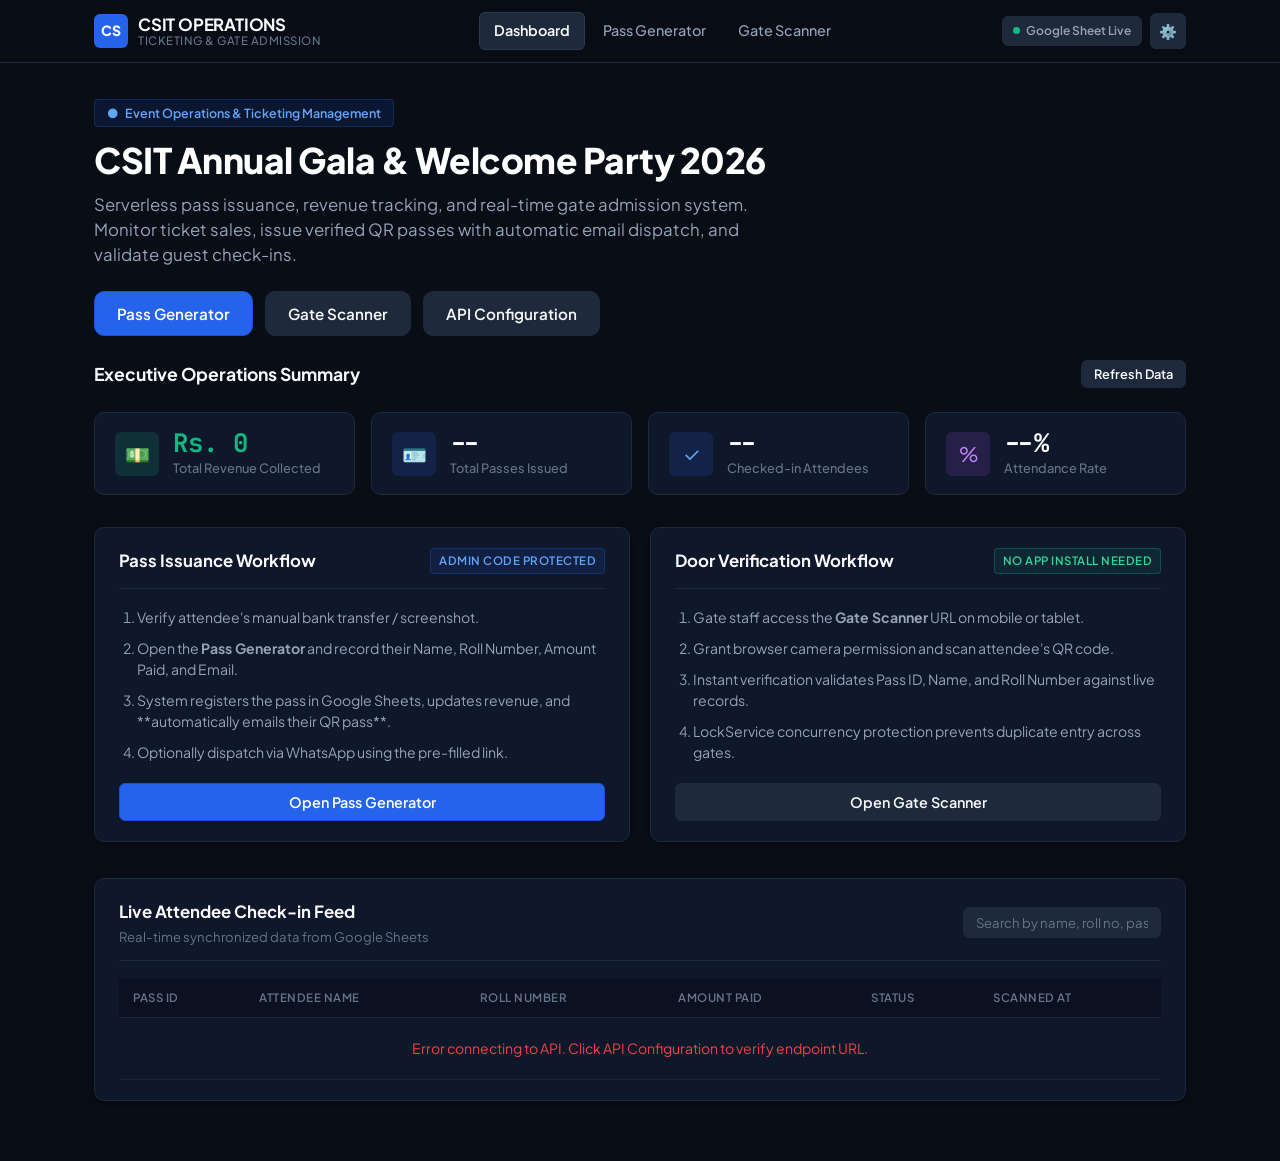
==== commit 3cf69098: "Streamline fields: remove batch/category/table, add Amount Paid and Total Revenue analytics, revamp " ====
--- a/index.html
+++ b/index.html
@@ -4,7 +4,7 @@
   <meta charset="UTF-8">
   <meta name="viewport" content="width=device-width, initial-scale=1.0">
   <title>Event Operations Dashboard - CSIT Annual Gala 2026</title>
-  <meta name="description" content="Operations Dashboard and Live Gate Check-in Management System">
+  <meta name="description" content="Operations Dashboard, Ticket Sales Revenue, and Live Gate Admission Management">
   <link rel="stylesheet" href="assets/css/style.css">
   <link rel="icon" href="data:image/svg+xml,<svg xmlns=%22http://www.w3.org/2000/svg%22 viewBox=%220 0 100 100%22><rect width=%22100%22 height=%22100%22 rx=%2220%22 fill=%22%232563eb%22/><text y=%22.7em%22 x=%22.25em%22 font-size=%2260%22 font-weight=%22bold%22 fill=%22white%22>CS</text></svg>">
 </head>
@@ -20,7 +20,7 @@
         CSIT Annual Gala & Welcome Party 2026
       </h1>
       <p class="hero-desc">
-        Serverless pass issuance and real-time door admission system. Issue digital QR passes with instant automated email confirmation and monitor live gate check-in flow.
+        Serverless pass issuance, revenue tracking, and real-time gate admission system. Monitor ticket sales, issue verified QR passes with automatic email dispatch, and validate guest check-ins.
       </p>
 
       <div class="hero-actions">
@@ -28,7 +28,7 @@
           Pass Generator
         </a>
         <a href="scan.html" class="btn btn-secondary btn-lg">
-          Door Scanner
+          Gate Scanner
         </a>
         <button class="btn btn-secondary btn-lg" onclick="openSettingsModal()">
           API Configuration
@@ -40,7 +40,7 @@
     <section style="margin-bottom: 32px;">
       <div class="flex-between" style="margin-bottom: 14px;">
         <h2 style="font-size: 1.1rem; font-weight: 700; color: var(--text-main);">
-          Gate Check-in Summary
+          Executive Operations Summary
         </h2>
         <button class="btn btn-secondary" onclick="fetchLiveStats()" style="padding: 5px 12px; font-size: 0.8rem;">
           Refresh Data
@@ -48,6 +48,16 @@
       </div>
 
       <div class="stats-grid">
+        <!-- Revenue Card -->
+        <div class="stat-card">
+          <div class="stat-icon green">💵</div>
+          <div>
+            <div id="stat-revenue" class="stat-val" style="color: #10b981;">Rs. 0</div>
+            <div class="stat-label">Total Revenue Collected</div>
+          </div>
+        </div>
+
+        <!-- Total Passes Issued -->
         <div class="stat-card">
           <div class="stat-icon blue">🪪</div>
           <div>
@@ -56,22 +66,16 @@
           </div>
         </div>
 
-        <div class="stat-card">
-          <div class="stat-icon green">✓</div>
+        <!-- Checked in Attendees -->
+        <div class="stat-card">
+          <div class="stat-icon blue">✓</div>
           <div>
             <div id="stat-scanned" class="stat-val">--</div>
             <div class="stat-label">Checked-in Attendees</div>
           </div>
         </div>
 
-        <div class="stat-card">
-          <div class="stat-icon slate">⏳</div>
-          <div>
-            <div id="stat-unused" class="stat-val">--</div>
-            <div class="stat-label">Pending Arrival</div>
-          </div>
-        </div>
-
+        <!-- Attendance Rate -->
         <div class="stat-card">
           <div class="stat-icon purple">%</div>
           <div>
@@ -91,10 +95,10 @@
           <span class="badge badge-info">Admin Code Protected</span>
         </div>
         <ol style="padding-left: 18px; color: var(--text-secondary); font-size: 0.88rem; display: flex; flex-direction: column; gap: 10px; margin-bottom: 20px;">
-          <li>Verify attendee's registration and manual payment transfer.</li>
-          <li>Open the <strong>Pass Generator</strong> and record their Name, Roll Number, Batch, and Email.</li>
-          <li>System registers the attendee in Google Sheets and <strong>automatically emails their QR pass</strong>.</li>
-          <li>Optionally trigger WhatsApp message dispatch via pre-filled link.</li>
+          <li>Verify attendee's manual bank transfer / screenshot.</li>
+          <li>Open the <strong>Pass Generator</strong> and record their Name, Roll Number, Amount Paid, and Email.</li>
+          <li>System registers the pass in Google Sheets, updates revenue, and **automatically emails their QR pass**.</li>
+          <li>Optionally dispatch via WhatsApp using the pre-filled link.</li>
         </ol>
         <a href="generate.html" class="btn btn-primary btn-block">
           Open Pass Generator
@@ -108,10 +112,10 @@
           <span class="badge badge-success">No App Install Needed</span>
         </div>
         <ol style="padding-left: 18px; color: var(--text-secondary); font-size: 0.88rem; display: flex; flex-direction: column; gap: 10px; margin-bottom: 20px;">
-          <li>Gate staff access the <strong>Door Scanner</strong> URL on mobile or tablet.</li>
-          <li>Grant browser camera permission and scan attendee's digital/printed QR code.</li>
-          <li>Instant verification validates Pass ID, Name, and Roll Number against the live database.</li>
-          <li>Concurrency locking prevents duplicate entry across multiple gates.</li>
+          <li>Gate staff access the <strong>Gate Scanner</strong> URL on mobile or tablet.</li>
+          <li>Grant browser camera permission and scan attendee's QR code.</li>
+          <li>Instant verification validates Pass ID, Name, and Roll Number against live records.</li>
+          <li>LockService concurrency protection prevents duplicate entry across gates.</li>
         </ol>
         <a href="scan.html" class="btn btn-secondary btn-block">
           Open Gate Scanner
@@ -123,7 +127,7 @@
     <section class="card">
       <div class="card-header">
         <div>
-          <div class="card-title">Live Gate Activity Feed</div>
+          <div class="card-title">Live Attendee Check-in Feed</div>
           <div class="card-subtitle">Real-time synchronized data from Google Sheets</div>
         </div>
         <div>
@@ -138,7 +142,7 @@
               <th>Pass ID</th>
               <th>Attendee Name</th>
               <th>Roll Number</th>
-              <th>Department / Batch</th>
+              <th>Amount Paid</th>
               <th>Status</th>
               <th>Scanned At</th>
             </tr>
@@ -169,9 +173,9 @@
     window.refreshDashboardStats = fetchLiveStats;
 
     async function fetchLiveStats() {
+      const revenueEl = document.getElementById('stat-revenue');
       const totalEl = document.getElementById('stat-total');
       const scannedEl = document.getElementById('stat-scanned');
-      const unusedEl = document.getElementById('stat-unused');
       const percentEl = document.getElementById('stat-percent');
       const tbody = document.getElementById('recent-passes-tbody');
 
@@ -180,17 +184,17 @@
         const res = await window.apiClient.getStats(adminCode);
 
         if (res && res.success) {
+          revenueEl.textContent = `Rs. ${(res.totalRevenue || 0).toLocaleString()}`;
           totalEl.textContent = res.totalPasses;
           scannedEl.textContent = res.scannedPasses;
-          unusedEl.textContent = res.unusedPasses;
           percentEl.textContent = `${res.scannedPercentage}%`;
 
           allRecentPasses = res.recentPasses || [];
           renderRecentTable(allRecentPasses);
         } else {
+          revenueEl.textContent = 'Rs. 0';
           totalEl.textContent = '0';
           scannedEl.textContent = '0';
-          unusedEl.textContent = '0';
           percentEl.textContent = '0%';
           tbody.innerHTML = `
             <tr>
@@ -231,6 +235,7 @@
         const isUsed = p.status === 'used';
         const badgeClass = isUsed ? 'badge-success' : 'badge-warning';
         const badgeText = isUsed ? 'Used' : 'Unused';
+        const amountDisplay = p.amount ? `Rs. ${Number(p.amount).toLocaleString()}` : '-';
         const scannedDate = p.scannedAt ? new Date(p.scannedAt).toLocaleTimeString([], { hour: '2-digit', minute: '2-digit', month: 'short', day: 'numeric' }) : '-';
 
         return `
@@ -238,7 +243,7 @@
             <td style="font-family: var(--font-mono); font-weight: 700; color: #38bdf8;">${escapeHtml(p.passId)}</td>
             <td style="font-weight: 600;">${escapeHtml(p.name)}</td>
             <td style="font-family: var(--font-mono); color: var(--text-secondary); font-size: 0.85rem;">${escapeHtml(p.rollNo || '-')}</td>
-            <td style="color: var(--text-muted); font-size: 0.85rem;">${escapeHtml(p.batch || '-')}</td>
+            <td style="font-weight: 600; color: #10b981;">${amountDisplay}</td>
             <td><span class="badge ${badgeClass}">${badgeText}</span></td>
             <td style="color: var(--text-muted); font-size: 0.82rem;">${scannedDate}</td>
           </tr>
@@ -256,7 +261,6 @@
         p.name.toLowerCase().includes(q) || 
         p.passId.toLowerCase().includes(q) || 
         (p.rollNo && p.rollNo.toLowerCase().includes(q)) ||
-        (p.batch && p.batch.toLowerCase().includes(q)) ||
         (p.email && p.email.toLowerCase().includes(q))
       );
       renderRecentTable(filtered);
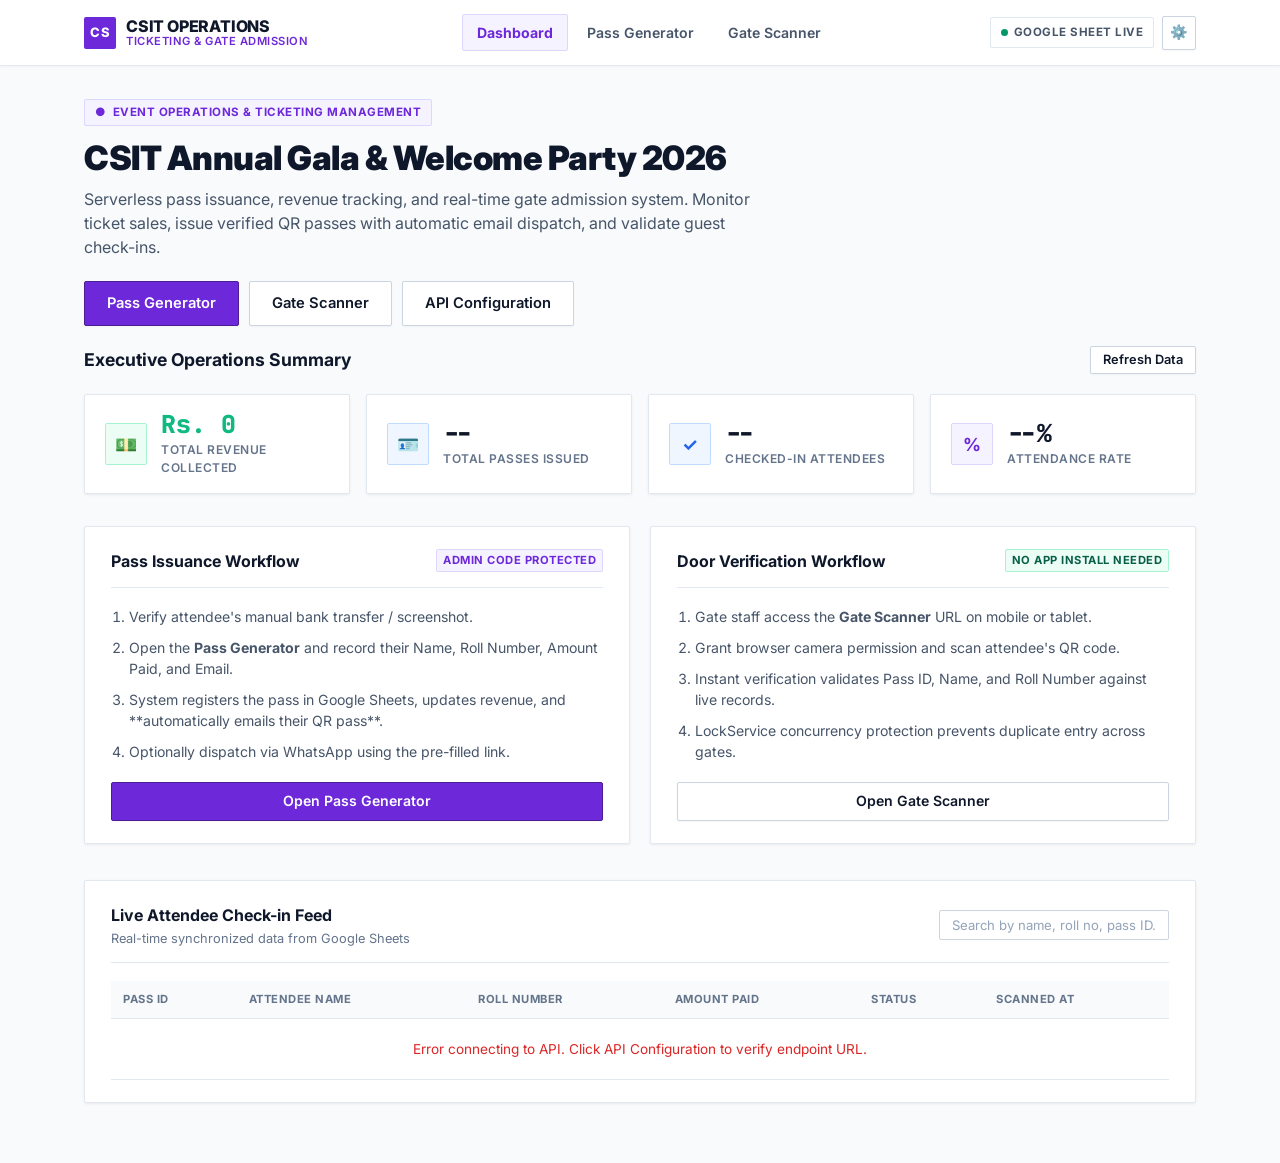
==== commit 8523b855: "Add asset cache busting query string (?v=2.1) to force instant update on all browsers" ====
--- a/index.html
+++ b/index.html
@@ -4,9 +4,8 @@
   <meta charset="UTF-8">
   <meta name="viewport" content="width=device-width, initial-scale=1.0">
   <title>Event Operations Dashboard - CSIT Annual Gala 2026</title>
-  <meta name="description" content="Operations Dashboard, Ticket Sales Revenue, and Live Gate Admission Management">
-  <link rel="stylesheet" href="assets/css/style.css">
-  <link rel="icon" href="data:image/svg+xml,<svg xmlns=%22http://www.w3.org/2000/svg%22 viewBox=%220 0 100 100%22><rect width=%22100%22 height=%22100%22 rx=%2220%22 fill=%22%232563eb%22/><text y=%22.7em%22 x=%22.25em%22 font-size=%2260%22 font-weight=%22bold%22 fill=%22white%22>CS</text></svg>">
+  <link rel="stylesheet" href="assets/css/style.css?v=2.1">
+  <link rel="icon" href="data:image/svg+xml,<svg xmlns=%22http://www.w3.org/2000/svg%22 viewBox=%220 0 100 100%22><rect width=%22100%22 height=%22100%22 rx=%2220%22 fill=%22%236d28d9%22/><text y=%22.7em%22 x=%22.25em%22 font-size=%2260%22 font-weight=%22bold%22 fill=%22white%22>CS</text></svg>">
 </head>
 <body>
 
@@ -159,9 +158,9 @@
     </section>
   </main>
 
-  <script src="assets/js/config.js"></script>
-  <script src="assets/js/api.js"></script>
-  <script src="assets/js/common.js"></script>
+  <script src="assets/js/config.js?v=2.1"></script>
+  <script src="assets/js/api.js?v=2.1"></script>
+  <script src="assets/js/common.js?v=2.1"></script>
   <script>
     let allRecentPasses = [];
 
--- a/assets/css/style.css
+++ b/assets/css/style.css
@@ -1,66 +1,71 @@
-@import url('https://fonts.googleapis.com/css2?family=Plus+Jakarta+Sans:wght@300;400;500;600;700;800&family=Inter:wght@300;400;500;600;700&family=JetBrains+Mono:wght@400;500;600;700&display=swap');
-
-/* ==========================================================================
-   CORPORATE EXECUTIVE DESIGN SYSTEM (Clean, Modern, Stripe/Linear Aesthetic)
+@import url('https://fonts.googleapis.com/css2?family=Inter:wght@300;400;500;600;700;800;900&family=JetBrains+Mono:wght@400;500;600;700&display=swap');
+
+/* ==========================================================================
+   EXECUTIVE CORPORATE DESIGN SYSTEM - WHITE MAIN + PURPLE ACCENT (SHARP EDGES)
    ========================================================================== */
 :root {
-  /* Surface Palette */
-  --bg-main: #090d16;
-  --bg-surface: #0f172a;
-  --bg-surface-elevated: #1e293b;
-  --bg-surface-hover: #24344d;
-  --bg-glass: rgba(15, 23, 42, 0.92);
+  /* Surfaces - Clean Crisp White Main */
+  --bg-main: #f8fafc;
+  --bg-white: #ffffff;
+  --bg-surface: #ffffff;
+  --bg-surface-subtle: #f1f5f9;
+  --bg-surface-elevated: #ffffff;
+  --bg-surface-hover: #f8fafc;
   
-  /* Borders */
-  --border-color: #1e293b;
-  --border-subtle: rgba(148, 163, 184, 0.12);
-  --border-focus: #3b82f6;
+  /* Borders - Precision Sharp 1px Lines */
+  --border-color: #e2e8f0;
+  --border-dark: #cbd5e1;
+  --border-subtle: #f1f5f9;
+  --border-focus: #6d28d9;
   
-  /* Text */
-  --text-main: #f8fafc;
-  --text-secondary: #94a3b8;
+  /* Text & Contrast */
+  --text-main: #0f172a;
+  --text-secondary: #475569;
   --text-muted: #64748b;
-  --text-dim: #475569;
+  --text-dim: #94a3b8;
+  --text-white: #ffffff;
   
-  /* Brand Accents - Refined Corporate Indigo/Navy */
-  --brand-primary: #2563eb;
-  --brand-primary-hover: #1d4ed8;
-  --brand-primary-subtle: rgba(37, 99, 235, 0.12);
-  
-  --brand-navy: #0f172a;
-  --brand-slate: #334155;
+  /* Corporate Purple Accents */
+  --purple-primary: #6d28d9;
+  --purple-hover: #5b21b6;
+  --purple-dark: #4c1d95;
+  --purple-light: #7c3aed;
+  --purple-subtle: #f5f3ff;
+  --purple-border: #ddd6fe;
   
   /* Semantic Status Colors */
-  --success: #10b981;
-  --success-bg: rgba(16, 185, 129, 0.1);
-  --success-border: rgba(16, 185, 129, 0.3);
+  --success: #059669;
+  --success-bg: #ecfdf5;
+  --success-border: #a7f3d0;
+  --success-text: #065f46;
   
-  --warning: #f59e0b;
-  --warning-bg: rgba(245, 158, 11, 0.1);
-  --warning-border: rgba(245, 158, 11, 0.3);
+  --warning: #d97706;
+  --warning-bg: #fffbeb;
+  --warning-border: #fde68a;
+  --warning-text: #92400e;
   
-  --danger: #ef4444;
-  --danger-bg: rgba(239, 68, 68, 0.1);
-  --danger-border: rgba(239, 68, 68, 0.3);
+  --danger: #dc2626;
+  --danger-bg: #fef2f2;
+  --danger-border: #fecaca;
+  --danger-text: #991b1b;
   
   /* Typography */
-  --font-sans: 'Plus Jakarta Sans', 'Inter', -apple-system, BlinkMacSystemFont, 'Segoe UI', Roboto, sans-serif;
+  --font-sans: 'Inter', -apple-system, BlinkMacSystemFont, 'Segoe UI', Roboto, sans-serif;
   --font-mono: 'JetBrains Mono', monospace;
   
-  /* Structural Dimensions */
-  --radius-xs: 4px;
-  --radius-sm: 6px;
-  --radius-md: 10px;
-  --radius-lg: 14px;
-  --radius-xl: 18px;
+  /* Precision Sharp Edges (Strictly 0px - 2px) */
+  --radius-none: 0px;
+  --radius-xs: 2px;
+  --radius-sm: 2px;
+  --radius-md: 4px;
   
-  /* Corporate Shadows */
-  --shadow-xs: 0 1px 2px 0 rgba(0, 0, 0, 0.35);
-  --shadow-sm: 0 2px 6px 0 rgba(0, 0, 0, 0.4);
-  --shadow-md: 0 6px 18px -2px rgba(0, 0, 0, 0.5);
-  --shadow-lg: 0 14px 32px -4px rgba(0, 0, 0, 0.6);
+  /* Subtle Corporate Elevation Shadows */
+  --shadow-xs: 0 1px 2px 0 rgba(0, 0, 0, 0.04);
+  --shadow-sm: 0 1px 3px 0 rgba(0, 0, 0, 0.06), 0 1px 2px -1px rgba(0, 0, 0, 0.04);
+  --shadow-md: 0 4px 6px -1px rgba(0, 0, 0, 0.07), 0 2px 4px -2px rgba(0, 0, 0, 0.04);
+  --shadow-lg: 0 10px 15px -3px rgba(0, 0, 0, 0.08), 0 4px 6px -4px rgba(0, 0, 0, 0.03);
   
-  --transition: all 0.18s ease-in-out;
+  --transition: all 0.15s ease-in-out;
 }
 
 /* ==========================================================================
@@ -84,13 +89,13 @@
 }
 
 a {
-  color: var(--brand-primary);
+  color: var(--purple-primary);
   text-decoration: none;
   transition: var(--transition);
 }
 
 a:hover {
-  color: #60a5fa;
+  color: var(--purple-hover);
 }
 
 /* ==========================================================================
@@ -98,13 +103,13 @@
    ========================================================================== */
 .container {
   width: 100%;
-  max-width: 1140px;
+  max-width: 1160px;
   margin: 0 auto;
   padding: 0 24px;
 }
 
-.container-sm { max-width: 740px; }
-.container-xs { max-width: 480px; }
+.container-sm { max-width: 760px; }
+.container-xs { max-width: 500px; }
 
 /* ==========================================================================
    HEADER & NAVIGATION BAR
@@ -113,11 +118,10 @@
   position: sticky;
   top: 0;
   z-index: 100;
-  background: rgba(9, 13, 22, 0.95);
-  backdrop-filter: blur(12px);
-  -webkit-backdrop-filter: blur(12px);
+  background: var(--bg-white);
   border-bottom: 1px solid var(--border-color);
-  padding: 12px 0;
+  padding: 14px 0;
+  box-shadow: var(--shadow-xs);
 }
 
 .nav-wrapper {
@@ -135,34 +139,35 @@
 }
 
 .brand-icon {
-  width: 34px;
-  height: 34px;
-  background: var(--brand-primary);
-  border-radius: var(--radius-sm);
+  width: 32px;
+  height: 32px;
+  background: var(--purple-primary);
+  border-radius: var(--radius-xs);
   display: flex;
   align-items: center;
   justify-content: center;
   color: #fff;
   font-weight: 800;
-  font-size: 14px;
+  font-size: 13px;
   letter-spacing: 0.5px;
 }
 
 .brand-text {
-  font-size: 1.05rem;
-  font-weight: 700;
+  font-size: 1rem;
+  font-weight: 800;
   letter-spacing: -0.2px;
-  color: #fff;
+  color: var(--text-main);
   display: flex;
   flex-direction: column;
   line-height: 1.15;
 }
 
 .brand-text span {
-  font-size: 0.72rem;
-  font-weight: 500;
-  color: var(--text-muted);
+  font-size: 0.7rem;
+  font-weight: 600;
+  color: var(--purple-primary);
   letter-spacing: 0.5px;
+  text-transform: uppercase;
 }
 
 .nav-links {
@@ -177,24 +182,25 @@
   align-items: center;
   gap: 6px;
   padding: 7px 14px;
-  border-radius: var(--radius-sm);
+  border-radius: var(--radius-xs);
   color: var(--text-secondary);
-  font-weight: 500;
-  font-size: 0.9rem;
+  font-weight: 600;
+  font-size: 0.88rem;
   transition: var(--transition);
   text-decoration: none;
+  border: 1px solid transparent;
 }
 
 .nav-link:hover {
-  color: #fff;
-  background: var(--bg-surface-elevated);
+  color: var(--purple-primary);
+  background: var(--purple-subtle);
 }
 
 .nav-link.active {
-  color: #fff;
-  background: var(--bg-surface-elevated);
-  border: 1px solid var(--border-subtle);
-  font-weight: 600;
+  color: var(--purple-primary);
+  background: var(--purple-subtle);
+  border-color: var(--purple-border);
+  font-weight: 700;
 }
 
 .nav-actions {
@@ -207,11 +213,13 @@
   display: inline-flex;
   align-items: center;
   gap: 6px;
-  padding: 5px 10px;
-  border-radius: var(--radius-sm);
-  font-size: 0.75rem;
-  font-weight: 600;
-  background: var(--bg-surface-elevated);
+  padding: 6px 10px;
+  border-radius: var(--radius-xs);
+  font-size: 0.72rem;
+  font-weight: 700;
+  text-transform: uppercase;
+  letter-spacing: 0.5px;
+  background: var(--bg-white);
   border: 1px solid var(--border-color);
   color: var(--text-secondary);
   cursor: pointer;
@@ -219,7 +227,7 @@
 }
 
 .status-badge:hover {
-  border-color: var(--text-secondary);
+  border-color: var(--purple-primary);
 }
 
 .status-dot {
@@ -234,17 +242,17 @@
 .status-badge.error .status-dot { background: var(--danger); }
 
 /* ==========================================================================
-   BUTTONS
+   BUTTONS (Sharp Edges, Precision Corporate)
    ========================================================================== */
 .btn {
   display: inline-flex;
   align-items: center;
   justify-content: center;
   gap: 6px;
-  padding: 9px 16px;
-  border-radius: var(--radius-sm);
+  padding: 9px 18px;
+  border-radius: var(--radius-xs);
   font-family: var(--font-sans);
-  font-size: 0.9rem;
+  font-size: 0.88rem;
   font-weight: 600;
   cursor: pointer;
   border: 1px solid transparent;
@@ -253,7 +261,7 @@
   text-align: center;
   user-select: none;
   text-decoration: none;
-  line-height: 1.25;
+  line-height: 1.3;
 }
 
 .btn:active {
@@ -267,57 +275,60 @@
 }
 
 .btn-primary {
-  background: var(--brand-primary);
+  background: var(--purple-primary);
   color: #ffffff;
-  border-color: #1d4ed8;
-  box-shadow: 0 1px 2px 0 rgba(0, 0, 0, 0.2);
+  border-color: var(--purple-dark);
+  box-shadow: var(--shadow-xs);
 }
 
 .btn-primary:hover:not(:disabled) {
-  background: var(--brand-primary-hover);
+  background: var(--purple-hover);
+  color: #ffffff;
 }
 
 .btn-secondary {
-  background: var(--bg-surface-elevated);
-  color: var(--text-main);
-  border-color: var(--border-color);
+  background: var(--bg-white);
+  color: var(--text-main);
+  border-color: var(--border-dark);
+  box-shadow: var(--shadow-xs);
 }
 
 .btn-secondary:hover:not(:disabled) {
-  background: var(--bg-surface-hover);
-  border-color: rgba(148, 163, 184, 0.25);
+  background: var(--bg-surface-subtle);
+  border-color: var(--text-secondary);
 }
 
 .btn-whatsapp {
+  background: #16a34a;
+  color: #ffffff;
+  border-color: #15803d;
+}
+
+.btn-whatsapp:hover:not(:disabled) {
   background: #15803d;
   color: #ffffff;
-  border-color: #166534;
-}
-
-.btn-whatsapp:hover:not(:disabled) {
-  background: #16a34a;
-}
-
-.btn-success { background: #059669; color: #fff; }
-.btn-danger { background: #dc2626; color: #fff; }
-.btn-icon { width: 36px; height: 36px; padding: 0; }
-.btn-lg { padding: 12px 22px; font-size: 0.95rem; border-radius: var(--radius-md); }
+}
+
+.btn-success { background: var(--success); color: #fff; border-color: #047857; }
+.btn-danger { background: var(--danger); color: #fff; border-color: #b91c1c; }
+.btn-icon { width: 34px; height: 34px; padding: 0; }
+.btn-lg { padding: 12px 22px; font-size: 0.92rem; }
 .btn-block { width: 100%; }
 
 /* ==========================================================================
-   CARDS & PANELS
+   CARDS & SURFACES (Sharp Corners, Clean White)
    ========================================================================== */
 .card {
-  background: var(--bg-surface);
+  background: var(--bg-white);
   border: 1px solid var(--border-color);
-  border-radius: var(--radius-md);
-  padding: 20px 24px;
+  border-radius: var(--radius-xs);
+  padding: 22px 26px;
   box-shadow: var(--shadow-sm);
   position: relative;
 }
 
 .card-glass {
-  background: var(--bg-surface);
+  background: var(--bg-white);
   border: 1px solid var(--border-color);
 }
 
@@ -331,7 +342,7 @@
 }
 
 .card-title {
-  font-size: 1.05rem;
+  font-size: 1rem;
   font-weight: 700;
   color: var(--text-main);
   display: flex;
@@ -340,37 +351,39 @@
 }
 
 .card-subtitle {
-  font-size: 0.82rem;
+  font-size: 0.8rem;
   color: var(--text-muted);
   margin-top: 2px;
 }
 
 /* ==========================================================================
-   FORMS & CONTROLS
+   FORMS & INPUTS (Sharp Corners)
    ========================================================================== */
 .form-group {
-  margin-bottom: 16px;
+  margin-bottom: 18px;
 }
 
 .form-label {
   display: block;
-  font-size: 0.82rem;
-  font-weight: 600;
+  font-size: 0.8rem;
+  font-weight: 700;
+  text-transform: uppercase;
+  letter-spacing: 0.5px;
   margin-bottom: 6px;
   color: var(--text-secondary);
 }
 
 .form-label .required {
-  color: #ef4444;
+  color: var(--danger);
   margin-left: 2px;
 }
 
 .form-input, .form-select, .form-textarea {
   width: 100%;
-  padding: 10px 14px;
-  background: var(--bg-surface-elevated);
-  border: 1px solid var(--border-color);
-  border-radius: var(--radius-sm);
+  padding: 10px 12px;
+  background: var(--bg-white);
+  border: 1px solid var(--border-dark);
+  border-radius: var(--radius-xs);
   color: var(--text-main);
   font-family: var(--font-sans);
   font-size: 0.9rem;
@@ -379,13 +392,13 @@
 }
 
 .form-input:focus, .form-select:focus, .form-textarea:focus {
-  border-color: var(--brand-primary);
-  box-shadow: 0 0 0 3px rgba(37, 99, 235, 0.15);
-  background: #141e33;
-}
-
-.form-input::placeholder { color: var(--text-muted); }
-.form-hint { font-size: 0.78rem; color: var(--text-muted); margin-top: 4px; }
+  border-color: var(--purple-primary);
+  box-shadow: 0 0 0 2px var(--purple-border);
+  background: #ffffff;
+}
+
+.form-input::placeholder { color: var(--text-dim); }
+.form-hint { font-size: 0.75rem; color: var(--text-muted); margin-top: 4px; }
 
 .input-with-icon {
   position: relative;
@@ -394,14 +407,14 @@
 }
 
 .input-with-icon .form-input {
-  padding-left: 38px;
+  padding-left: 36px;
 }
 
 .input-icon {
   position: absolute;
   left: 12px;
   color: var(--text-muted);
-  font-size: 0.95rem;
+  font-size: 0.9rem;
   pointer-events: none;
 }
 
@@ -409,7 +422,7 @@
    HERO & METRICS (CORPORATE DASHBOARD)
    ========================================================================== */
 .hero-section {
-  padding: 36px 0 24px 0;
+  padding: 32px 0 20px 0;
   text-align: left;
 }
 
@@ -417,36 +430,38 @@
   display: inline-flex;
   align-items: center;
   gap: 6px;
-  padding: 4px 12px;
-  background: var(--brand-primary-subtle);
-  border: 1px solid rgba(37, 99, 235, 0.25);
-  border-radius: var(--radius-xs);
-  font-size: 0.78rem;
-  font-weight: 600;
-  color: #60a5fa;
+  padding: 4px 10px;
+  background: var(--purple-subtle);
+  border: 1px solid var(--purple-border);
+  border-radius: var(--radius-xs);
+  font-size: 0.72rem;
+  font-weight: 700;
+  text-transform: uppercase;
+  letter-spacing: 0.5px;
+  color: var(--purple-primary);
   margin-bottom: 12px;
 }
 
 .hero-title {
-  font-size: 2.2rem;
-  font-weight: 800;
+  font-size: 2.1rem;
+  font-weight: 900;
   line-height: 1.2;
   letter-spacing: -0.5px;
-  color: #ffffff;
-  margin-bottom: 10px;
+  color: var(--text-main);
+  margin-bottom: 8px;
 }
 
 .hero-desc {
-  font-size: 1.05rem;
+  font-size: 1rem;
   color: var(--text-secondary);
   max-width: 680px;
-  margin-bottom: 24px;
+  margin-bottom: 22px;
 }
 
 .hero-actions {
   display: flex;
   align-items: center;
-  gap: 12px;
+  gap: 10px;
   flex-wrap: wrap;
 }
 
@@ -454,58 +469,61 @@
   display: grid;
   grid-template-columns: repeat(auto-fit, minmax(220px, 1fr));
   gap: 16px;
-  margin-top: 24px;
+  margin-top: 20px;
 }
 
 .stat-card {
-  background: var(--bg-surface);
+  background: var(--bg-white);
   border: 1px solid var(--border-color);
-  border-radius: var(--radius-md);
+  border-radius: var(--radius-xs);
   padding: 16px 20px;
   display: flex;
   align-items: center;
   gap: 14px;
+  box-shadow: var(--shadow-sm);
   transition: var(--transition);
 }
 
 .stat-card:hover {
-  border-color: rgba(148, 163, 184, 0.25);
-  background: var(--bg-surface-elevated);
+  border-color: var(--purple-primary);
 }
 
 .stat-icon {
-  width: 44px;
-  height: 44px;
-  border-radius: var(--radius-sm);
+  width: 42px;
+  height: 42px;
+  border-radius: var(--radius-xs);
   display: flex;
   align-items: center;
   justify-content: center;
-  font-size: 20px;
+  font-size: 18px;
   flex-shrink: 0;
-}
-
-.stat-icon.blue { background: rgba(37, 99, 235, 0.15); color: #60a5fa; }
-.stat-icon.green { background: rgba(16, 185, 129, 0.15); color: #34d399; }
-.stat-icon.purple { background: rgba(168, 85, 247, 0.15); color: #c084fc; }
-.stat-icon.slate { background: rgba(148, 163, 184, 0.12); color: #94a3b8; }
+  font-weight: 700;
+}
+
+.stat-icon.purple { background: var(--purple-subtle); color: var(--purple-primary); border: 1px solid var(--purple-border); }
+.stat-icon.green { background: var(--success-bg); color: var(--success); border: 1px solid var(--success-border); }
+.stat-icon.blue { background: #eff6ff; color: #2563eb; border: 1px solid #bfdbfe; }
+.stat-icon.slate { background: var(--bg-surface-subtle); color: var(--text-secondary); border: 1px solid var(--border-color); }
 
 .stat-val {
-  font-size: 1.6rem;
-  font-weight: 700;
+  font-size: 1.55rem;
+  font-weight: 800;
   font-family: var(--font-mono);
-  color: #fff;
+  color: var(--text-main);
   line-height: 1.1;
 }
 
 .stat-label {
-  font-size: 0.8rem;
+  font-size: 0.75rem;
+  font-weight: 600;
   color: var(--text-muted);
+  text-transform: uppercase;
+  letter-spacing: 0.5px;
   margin-top: 2px;
-  font-weight: 500;
-}
-
-/* ==========================================================================
-   OFFICIAL CREDENTIAL TICKET CARD (Clean Corporate Gala / Event Pass)
+}
+
+/* ==========================================================================
+   OFFICIAL CREDENTIAL PASS (SHARP EDGES, WHITE + PURPLE ACCENT)
    ========================================================================== */
 .ticket-container {
   display: flex;
@@ -516,55 +534,55 @@
 .corp-ticket-card {
   width: 100%;
   max-width: 420px;
-  background: #0b1120;
-  border: 1px solid #1e293b;
-  border-radius: var(--radius-lg);
-  box-shadow: 0 12px 30px rgba(0, 0, 0, 0.5);
+  background: #ffffff;
+  border: 1px solid var(--border-dark);
+  border-radius: var(--radius-xs);
+  box-shadow: var(--shadow-md);
   position: relative;
   overflow: hidden;
-  color: #fff;
+  color: var(--text-main);
 }
 
 .corp-ticket-topbar {
-  background: #0284c7;
+  background: var(--purple-primary);
   height: 6px;
   width: 100%;
 }
 
 .corp-ticket-header {
-  padding: 20px 24px 14px 24px;
-  border-bottom: 1px solid #1e293b;
-  background: #0f172a;
+  padding: 18px 22px 14px 22px;
+  border-bottom: 1px solid var(--border-color);
+  background: #faf5ff;
 }
 
 .corp-ticket-org {
-  font-size: 0.72rem;
+  font-size: 0.7rem;
   font-weight: 700;
   letter-spacing: 1px;
-  color: #38bdf8;
+  color: var(--purple-primary);
   text-transform: uppercase;
-  margin-bottom: 4px;
+  margin-bottom: 2px;
 }
 
 .corp-ticket-event-name {
-  font-size: 1.35rem;
+  font-size: 1.3rem;
   font-weight: 800;
   letter-spacing: -0.3px;
-  color: #ffffff;
+  color: var(--text-main);
   line-height: 1.2;
 }
 
 .corp-ticket-event-sub {
-  font-size: 0.82rem;
-  color: #94a3b8;
+  font-size: 0.8rem;
+  color: var(--text-secondary);
   margin-top: 2px;
 }
 
 .corp-ticket-body {
-  padding: 20px 24px;
-}
-
-/* Date/Venue Pill Row */
+  padding: 18px 22px;
+}
+
+/* Date/Venue Meta Row */
 .corp-meta-row {
   display: grid;
   grid-template-columns: 1fr 1fr;
@@ -573,24 +591,24 @@
 }
 
 .corp-meta-box {
-  background: #1e293b;
-  border: 1px solid rgba(148, 163, 184, 0.1);
-  border-radius: var(--radius-sm);
-  padding: 8px 12px;
+  background: var(--bg-surface-subtle);
+  border: 1px solid var(--border-color);
+  border-radius: var(--radius-xs);
+  padding: 8px 10px;
 }
 
 .corp-meta-label {
-  font-size: 0.68rem;
-  font-weight: 600;
-  color: #64748b;
+  font-size: 0.65rem;
+  font-weight: 700;
+  color: var(--text-muted);
   text-transform: uppercase;
   letter-spacing: 0.5px;
 }
 
 .corp-meta-val {
-  font-size: 0.85rem;
-  font-weight: 700;
-  color: #e2e8f0;
+  font-size: 0.82rem;
+  font-weight: 700;
+  color: var(--text-main);
   margin-top: 2px;
 }
 
@@ -598,24 +616,26 @@
 .corp-qr-section {
   display: flex;
   align-items: center;
-  gap: 18px;
-  background: #020617;
-  border: 1px solid #1e293b;
-  border-radius: var(--radius-md);
-  padding: 14px 16px;
+  gap: 16px;
+  background: #ffffff;
+  border: 1px solid var(--border-color);
+  border-radius: var(--radius-xs);
+  padding: 12px 14px;
   margin-bottom: 16px;
+  box-shadow: var(--shadow-xs);
 }
 
 .corp-qr-box {
   background: #ffffff;
-  padding: 6px;
-  border-radius: var(--radius-sm);
+  padding: 4px;
+  border: 1px solid var(--border-color);
+  border-radius: var(--radius-xs);
   flex-shrink: 0;
 }
 
 .corp-qr-img {
-  width: 90px;
-  height: 90px;
+  width: 84px;
+  height: 84px;
   display: block;
 }
 
@@ -625,29 +645,29 @@
 
 .corp-badge-pill {
   display: inline-block;
-  font-size: 0.68rem;
-  font-weight: 700;
-  padding: 2px 8px;
-  border-radius: 4px;
-  background: rgba(14, 165, 233, 0.15);
-  color: #38bdf8;
-  border: 1px solid rgba(14, 165, 233, 0.3);
+  font-size: 0.65rem;
+  font-weight: 700;
+  padding: 2px 6px;
+  border-radius: var(--radius-xs);
+  background: var(--purple-subtle);
+  color: var(--purple-primary);
+  border: 1px solid var(--purple-border);
   text-transform: uppercase;
-  margin-bottom: 6px;
+  letter-spacing: 0.5px;
+  margin-bottom: 4px;
 }
 
 .corp-pass-id {
   font-family: var(--font-mono);
-  font-size: 1.1rem;
-  font-weight: 700;
-  color: #ffffff;
-  letter-spacing: 0.5px;
-}
-
-/* Attendee Data Table within Pass */
+  font-size: 1.05rem;
+  font-weight: 800;
+  color: var(--purple-primary);
+}
+
+/* Attendee Details */
 .corp-attendee-details {
-  border-top: 1px solid #1e293b;
-  padding-top: 14px;
+  border-top: 1px solid var(--border-color);
+  padding-top: 12px;
 }
 
 .corp-detail-row {
@@ -655,51 +675,54 @@
   align-items: baseline;
   justify-content: space-between;
   margin-bottom: 6px;
-  font-size: 0.88rem;
+  font-size: 0.85rem;
 }
 
 .corp-detail-label {
-  color: #64748b;
-  font-size: 0.78rem;
-  font-weight: 600;
+  color: var(--text-muted);
+  font-size: 0.72rem;
+  font-weight: 700;
   text-transform: uppercase;
+  letter-spacing: 0.5px;
 }
 
 .corp-detail-val {
   font-weight: 700;
-  color: #f1f5f9;
+  color: var(--text-main);
   text-align: right;
 }
 
 .corp-detail-val.mono {
   font-family: var(--font-mono);
-  color: #38bdf8;
+  color: var(--purple-primary);
 }
 
 .corp-ticket-footer {
-  background: #020617;
-  border-top: 1px solid #1e293b;
-  padding: 10px 24px;
-  font-size: 0.72rem;
-  color: #475569;
+  background: var(--bg-surface-subtle);
+  border-top: 1px solid var(--border-color);
+  padding: 8px 20px;
+  font-size: 0.68rem;
+  font-weight: 600;
+  color: var(--text-muted);
   text-align: center;
   letter-spacing: 0.5px;
-}
-
-/* ==========================================================================
-   DOOR SCANNER
+  text-transform: uppercase;
+}
+
+/* ==========================================================================
+   GATE SCANNER (SHARP EDGES, WHITE + PURPLE ACCENT)
    ========================================================================== */
 .scanner-viewport-wrapper {
   position: relative;
   width: 100%;
-  max-width: 460px;
+  max-width: 440px;
   margin: 0 auto;
-  border-radius: var(--radius-lg);
+  border-radius: var(--radius-xs);
   overflow: hidden;
-  background: #000;
+  background: #0f172a;
   aspect-ratio: 4/5;
-  box-shadow: var(--shadow-lg);
-  border: 1px solid var(--border-color);
+  box-shadow: var(--shadow-md);
+  border: 1px solid var(--border-dark);
 }
 
 #scanner-video-container {
@@ -730,55 +753,50 @@
   width: 220px;
   height: 220px;
   position: relative;
-  border: 1.5px solid rgba(255, 255, 255, 0.3);
-  border-radius: var(--radius-md);
-  box-shadow: 0 0 0 2000px rgba(9, 13, 22, 0.7);
+  border: 1px solid rgba(255, 255, 255, 0.4);
+  box-shadow: 0 0 0 2000px rgba(15, 23, 42, 0.7);
 }
 
 .scanner-frame::before {
   content: '';
   position: absolute;
-  top: -2px;
-  left: -2px;
-  width: 24px;
-  height: 24px;
-  border-top: 3px solid #38bdf8;
-  border-left: 3px solid #38bdf8;
-  border-top-left-radius: 8px;
+  top: -1px;
+  left: -1px;
+  width: 20px;
+  height: 20px;
+  border-top: 3px solid var(--purple-light);
+  border-left: 3px solid var(--purple-light);
 }
 
 .scanner-frame::after {
   content: '';
   position: absolute;
-  bottom: -2px;
-  right: -2px;
-  width: 24px;
-  height: 24px;
-  border-bottom: 3px solid #38bdf8;
-  border-right: 3px solid #38bdf8;
-  border-bottom-right-radius: 8px;
+  bottom: -1px;
+  right: -1px;
+  width: 20px;
+  height: 20px;
+  border-bottom: 3px solid var(--purple-light);
+  border-right: 3px solid var(--purple-light);
 }
 
 .scanner-corner-tr {
   position: absolute;
-  top: -2px;
-  right: -2px;
-  width: 24px;
-  height: 24px;
-  border-top: 3px solid #38bdf8;
-  border-right: 3px solid #38bdf8;
-  border-top-right-radius: 8px;
+  top: -1px;
+  right: -1px;
+  width: 20px;
+  height: 20px;
+  border-top: 3px solid var(--purple-light);
+  border-right: 3px solid var(--purple-light);
 }
 
 .scanner-corner-bl {
   position: absolute;
-  bottom: -2px;
-  left: -2px;
-  width: 24px;
-  height: 24px;
-  border-bottom: 3px solid #38bdf8;
-  border-left: 3px solid #38bdf8;
-  border-bottom-left-radius: 8px;
+  bottom: -1px;
+  left: -1px;
+  width: 20px;
+  height: 20px;
+  border-bottom: 3px solid var(--purple-light);
+  border-left: 3px solid var(--purple-light);
 }
 
 .scanner-laser {
@@ -787,23 +805,22 @@
   left: 5%;
   right: 5%;
   height: 2px;
-  background: #38bdf8;
-  box-shadow: 0 0 8px #38bdf8;
-  border-radius: 2px;
+  background: var(--purple-light);
+  box-shadow: 0 0 6px var(--purple-light);
   animation: scan-laser 2s ease-in-out infinite;
 }
 
 @keyframes scan-laser {
-  0% { top: 10px; opacity: 0.3; }
+  0% { top: 10px; opacity: 0.4; }
   50% { top: 200px; opacity: 1; }
-  100% { top: 10px; opacity: 0.3; }
+  100% { top: 10px; opacity: 0.4; }
 }
 
 .scanner-controls-hud {
   position: absolute;
-  bottom: 14px;
-  left: 14px;
-  right: 14px;
+  bottom: 12px;
+  left: 12px;
+  right: 12px;
   display: flex;
   align-items: center;
   justify-content: space-between;
@@ -812,28 +829,27 @@
 }
 
 .hud-btn {
-  background: rgba(15, 23, 42, 0.9);
-  backdrop-filter: blur(8px);
-  border: 1px solid var(--border-color);
-  color: #fff;
-  width: 40px;
-  height: 40px;
-  border-radius: var(--radius-sm);
+  background: rgba(255, 255, 255, 0.95);
+  border: 1px solid var(--border-dark);
+  color: var(--text-main);
+  width: 36px;
+  height: 36px;
+  border-radius: var(--radius-xs);
   display: flex;
   align-items: center;
   justify-content: center;
-  font-size: 1rem;
+  font-size: 0.9rem;
   cursor: pointer;
   transition: var(--transition);
 }
 
 .hud-btn:hover {
-  background: #1e293b;
-  border-color: #475569;
-}
-
-/* ==========================================================================
-   SCAN RESULT OVERLAY MODAL
+  background: #ffffff;
+  border-color: var(--purple-primary);
+}
+
+/* ==========================================================================
+   SCAN RESULT OVERLAY MODAL (Sharp)
    ========================================================================== */
 .scan-result-modal {
   position: absolute;
@@ -846,61 +862,61 @@
   flex-direction: column;
   align-items: center;
   justify-content: center;
-  padding: 24px;
+  padding: 20px;
   text-align: center;
-  backdrop-filter: blur(12px);
-  -webkit-backdrop-filter: blur(12px);
+  background: rgba(255, 255, 255, 0.98);
+  border: 2px solid var(--border-dark);
   animation: fadeIn 0.15s ease-out forwards;
 }
 
 @keyframes fadeIn {
-  from { opacity: 0; transform: scale(0.97); }
+  from { opacity: 0; transform: scale(0.98); }
   to { opacity: 1; transform: scale(1); }
 }
 
-.scan-result-modal.valid { background: rgba(6, 44, 25, 0.95); border: 2px solid #10b981; }
-.scan-result-modal.already-used { background: rgba(55, 28, 5, 0.95); border: 2px solid #f59e0b; }
-.scan-result-modal.invalid { background: rgba(55, 12, 12, 0.95); border: 2px solid #ef4444; }
-.scan-result-modal.loading { background: rgba(15, 23, 42, 0.95); border: 2px solid #38bdf8; }
+.scan-result-modal.valid { border-color: var(--success); }
+.scan-result-modal.already-used { border-color: var(--warning); }
+.scan-result-modal.invalid { border-color: var(--danger); }
+.scan-result-modal.loading { border-color: var(--purple-primary); }
 
 .scan-icon-circle {
-  width: 72px;
-  height: 72px;
-  border-radius: 50%;
+  width: 60px;
+  height: 60px;
+  border-radius: var(--radius-xs);
   display: flex;
   align-items: center;
   justify-content: center;
-  font-size: 36px;
-  margin-bottom: 12px;
-}
-
-.scan-result-modal.valid .scan-icon-circle { background: #10b981; color: #fff; }
-.scan-result-modal.already-used .scan-icon-circle { background: #f59e0b; color: #fff; }
-.scan-result-modal.invalid .scan-icon-circle { background: #ef4444; color: #fff; }
-
-.scan-title { font-size: 1.5rem; font-weight: 800; letter-spacing: -0.3px; margin-bottom: 4px; }
-.scan-name { font-size: 1.4rem; font-weight: 700; color: #fff; margin-bottom: 2px; }
-.scan-roll { font-family: var(--font-mono); font-size: 1rem; color: #94a3b8; font-weight: 600; margin-bottom: 8px; }
-.scan-details { font-size: 0.88rem; color: #cbd5e1; margin-bottom: 18px; max-width: 320px; }
+  font-size: 28px;
+  margin-bottom: 10px;
+}
+
+.scan-result-modal.valid .scan-icon-circle { background: var(--success-bg); color: var(--success); border: 1px solid var(--success-border); }
+.scan-result-modal.already-used .scan-icon-circle { background: var(--warning-bg); color: var(--warning); border: 1px solid var(--warning-border); }
+.scan-result-modal.invalid .scan-icon-circle { background: var(--danger-bg); color: var(--danger); border: 1px solid var(--danger-border); }
+
+.scan-title { font-size: 1.3rem; font-weight: 800; letter-spacing: -0.3px; margin-bottom: 2px; }
+.scan-name { font-size: 1.25rem; font-weight: 700; color: var(--text-main); margin-bottom: 2px; }
+.scan-roll { font-family: var(--font-mono); font-size: 0.95rem; color: var(--purple-primary); font-weight: 700; margin-bottom: 6px; }
+.scan-details { font-size: 0.85rem; color: var(--text-secondary); margin-bottom: 16px; max-width: 300px; }
 
 .scan-reset-bar {
   width: 100%;
-  max-width: 220px;
-  height: 4px;
-  background: rgba(255, 255, 255, 0.2);
-  border-radius: 2px;
+  max-width: 200px;
+  height: 3px;
+  background: var(--border-color);
+  border-radius: var(--radius-none);
   overflow: hidden;
   margin-bottom: 14px;
 }
 
 .scan-reset-progress {
   height: 100%;
-  background: #fff;
+  background: var(--purple-primary);
   width: 100%;
 }
 
 /* ==========================================================================
-   DATA TABLES
+   DATA TABLES (Sharp, Clean White)
    ========================================================================== */
 .table-responsive {
   width: 100%;
@@ -912,50 +928,50 @@
   width: 100%;
   border-collapse: collapse;
   text-align: left;
-  font-size: 0.88rem;
+  font-size: 0.85rem;
 }
 
 .custom-table th {
-  padding: 10px 14px;
-  background: #0b1120;
+  padding: 10px 12px;
+  background: #f8fafc;
   color: var(--text-muted);
-  font-weight: 600;
+  font-weight: 700;
   text-transform: uppercase;
-  font-size: 0.72rem;
+  font-size: 0.7rem;
   letter-spacing: 0.5px;
   border-bottom: 1px solid var(--border-color);
 }
 
 .custom-table td {
-  padding: 12px 14px;
-  border-bottom: 1px solid rgba(148, 163, 184, 0.08);
+  padding: 12px;
+  border-bottom: 1px solid var(--border-color);
   color: var(--text-main);
   vertical-align: middle;
 }
 
 .custom-table tr:hover td {
-  background: var(--bg-surface-elevated);
+  background: #faf5ff;
 }
 
 .badge {
   display: inline-flex;
   align-items: center;
   gap: 4px;
-  padding: 3px 8px;
-  border-radius: var(--radius-xs);
-  font-size: 0.72rem;
-  font-weight: 600;
+  padding: 2px 6px;
+  border-radius: var(--radius-xs);
+  font-size: 0.7rem;
+  font-weight: 700;
   text-transform: uppercase;
   letter-spacing: 0.5px;
 }
 
-.badge-success { background: var(--success-bg); color: #34d399; border: 1px solid var(--success-border); }
-.badge-warning { background: var(--warning-bg); color: #fbbf24; border: 1px solid var(--warning-border); }
-.badge-danger { background: var(--danger-bg); color: #f87171; border: 1px solid var(--danger-border); }
-.badge-info { background: var(--brand-primary-subtle); color: #60a5fa; border: 1px solid rgba(37, 99, 235, 0.25); }
-
-/* ==========================================================================
-   MODALS
+.badge-success { background: var(--success-bg); color: var(--success-text); border: 1px solid var(--success-border); }
+.badge-warning { background: var(--warning-bg); color: var(--warning-text); border: 1px solid var(--warning-border); }
+.badge-danger { background: var(--danger-bg); color: var(--danger-text); border: 1px solid var(--danger-border); }
+.badge-info { background: var(--purple-subtle); color: var(--purple-primary); border: 1px solid var(--purple-border); }
+
+/* ==========================================================================
+   MODALS (Sharp)
    ========================================================================== */
 .modal-backdrop {
   position: fixed;
@@ -963,9 +979,9 @@
   left: 0;
   right: 0;
   bottom: 0;
-  background: rgba(2, 6, 15, 0.85);
-  backdrop-filter: blur(8px);
-  -webkit-backdrop-filter: blur(8px);
+  background: rgba(15, 23, 42, 0.6);
+  backdrop-filter: blur(4px);
+  -webkit-backdrop-filter: blur(4px);
   z-index: 200;
   display: flex;
   align-items: center;
@@ -973,7 +989,7 @@
   padding: 20px;
   opacity: 0;
   pointer-events: none;
-  transition: opacity 0.2s ease;
+  transition: opacity 0.15s ease;
 }
 
 .modal-backdrop.open {
@@ -982,14 +998,14 @@
 }
 
 .modal-card {
-  background: var(--bg-surface);
-  border: 1px solid var(--border-color);
-  border-radius: var(--radius-md);
+  background: var(--bg-white);
+  border: 1px solid var(--border-dark);
+  border-radius: var(--radius-xs);
   width: 100%;
-  max-width: 520px;
+  max-width: 500px;
   box-shadow: var(--shadow-lg);
-  transform: translateY(12px);
-  transition: transform 0.2s ease-out;
+  transform: translateY(8px);
+  transition: transform 0.15s ease-out;
   max-height: 90vh;
   display: flex;
   flex-direction: column;
@@ -1001,22 +1017,22 @@
 
 .modal-body { padding: 20px; overflow-y: auto; }
 .modal-footer {
-  padding: 14px 20px;
+  padding: 12px 20px;
   border-top: 1px solid var(--border-color);
   display: flex;
   align-items: center;
   justify-content: flex-end;
   gap: 10px;
-  background: #0b1120;
-}
-
-/* ==========================================================================
-   ALERTS & TOASTS
+  background: var(--bg-surface-subtle);
+}
+
+/* ==========================================================================
+   ALERTS & TOASTS (Sharp)
    ========================================================================== */
 .alert {
-  padding: 12px 16px;
-  border-radius: var(--radius-sm);
-  font-size: 0.88rem;
+  padding: 12px 14px;
+  border-radius: var(--radius-xs);
+  font-size: 0.85rem;
   display: flex;
   align-items: flex-start;
   gap: 10px;
@@ -1024,11 +1040,11 @@
   border: 1px solid transparent;
 }
 
-.alert-icon { font-size: 1.1rem; flex-shrink: 0; }
-.alert-success { background: var(--success-bg); border-color: var(--success-border); color: #34d399; }
-.alert-warning { background: var(--warning-bg); border-color: var(--warning-border); color: #fbbf24; }
-.alert-danger { background: var(--danger-bg); border-color: var(--danger-border); color: #f87171; }
-.alert-info { background: var(--brand-primary-subtle); border-color: rgba(37, 99, 235, 0.25); color: #93c5fd; }
+.alert-icon { font-size: 1rem; flex-shrink: 0; }
+.alert-success { background: var(--success-bg); border-color: var(--success-border); color: var(--success-text); }
+.alert-warning { background: var(--warning-bg); border-color: var(--warning-border); color: var(--warning-text); }
+.alert-danger { background: var(--danger-bg); border-color: var(--danger-border); color: var(--danger-text); }
+.alert-info { background: var(--purple-subtle); border-color: var(--purple-border); color: var(--purple-primary); }
 
 #toast-container {
   position: fixed;
@@ -1042,19 +1058,19 @@
 }
 
 .toast {
-  background: var(--bg-surface-elevated);
-  border: 1px solid var(--border-color);
+  background: var(--text-main);
+  border: 1px solid #1e293b;
   color: #fff;
-  padding: 10px 16px;
-  border-radius: var(--radius-sm);
+  padding: 10px 14px;
+  border-radius: var(--radius-xs);
   box-shadow: var(--shadow-md);
-  font-size: 0.88rem;
+  font-size: 0.85rem;
   font-weight: 500;
   display: flex;
   align-items: center;
   gap: 8px;
   pointer-events: auto;
-  animation: slideInRight 0.25s ease-out forwards;
+  animation: slideInRight 0.2s ease-out forwards;
 }
 
 @keyframes slideInRight {
@@ -1072,7 +1088,7 @@
   .grid-2 { grid-template-columns: 1fr; }
   .nav-links { gap: 2px; }
   .nav-link { padding: 5px 8px; font-size: 0.82rem; }
-  .hero-title { font-size: 1.8rem; }
+  .hero-title { font-size: 1.7rem; }
   .stats-grid { grid-template-columns: 1fr 1fr; }
 }
 
